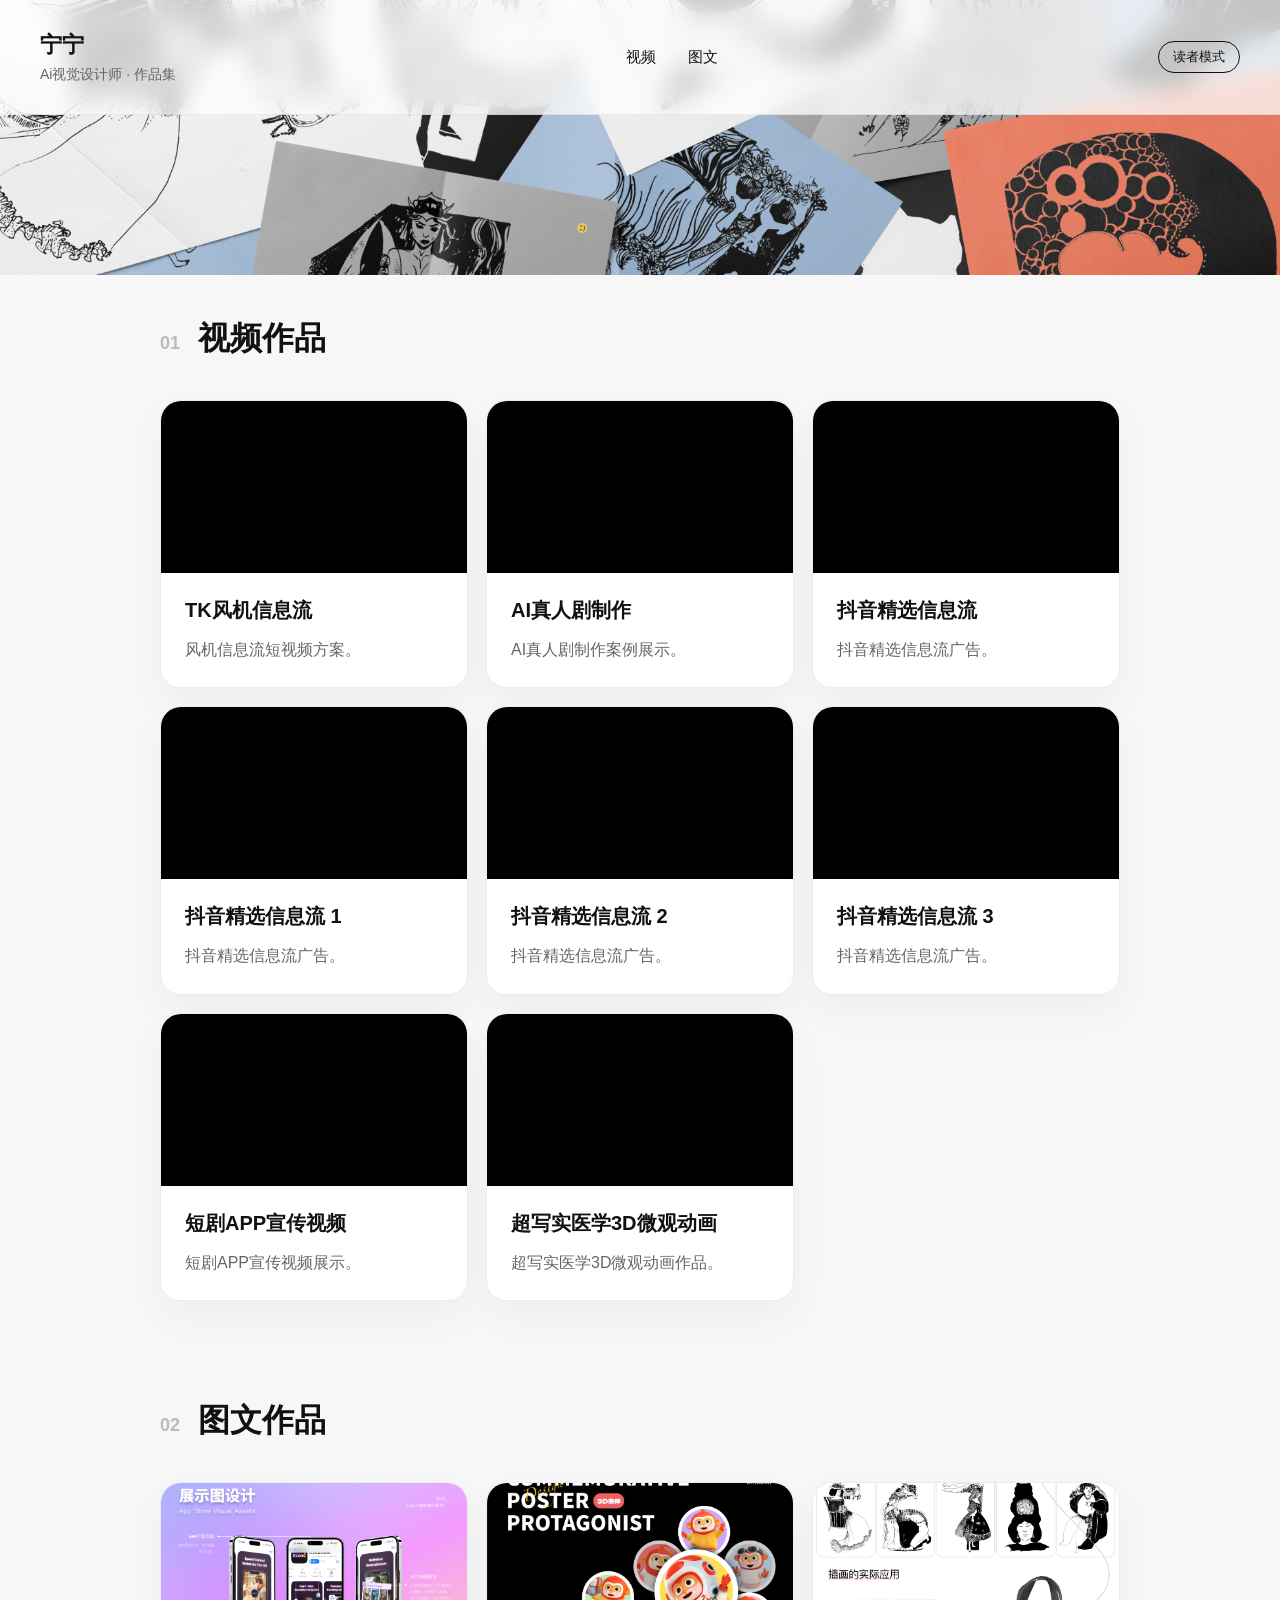
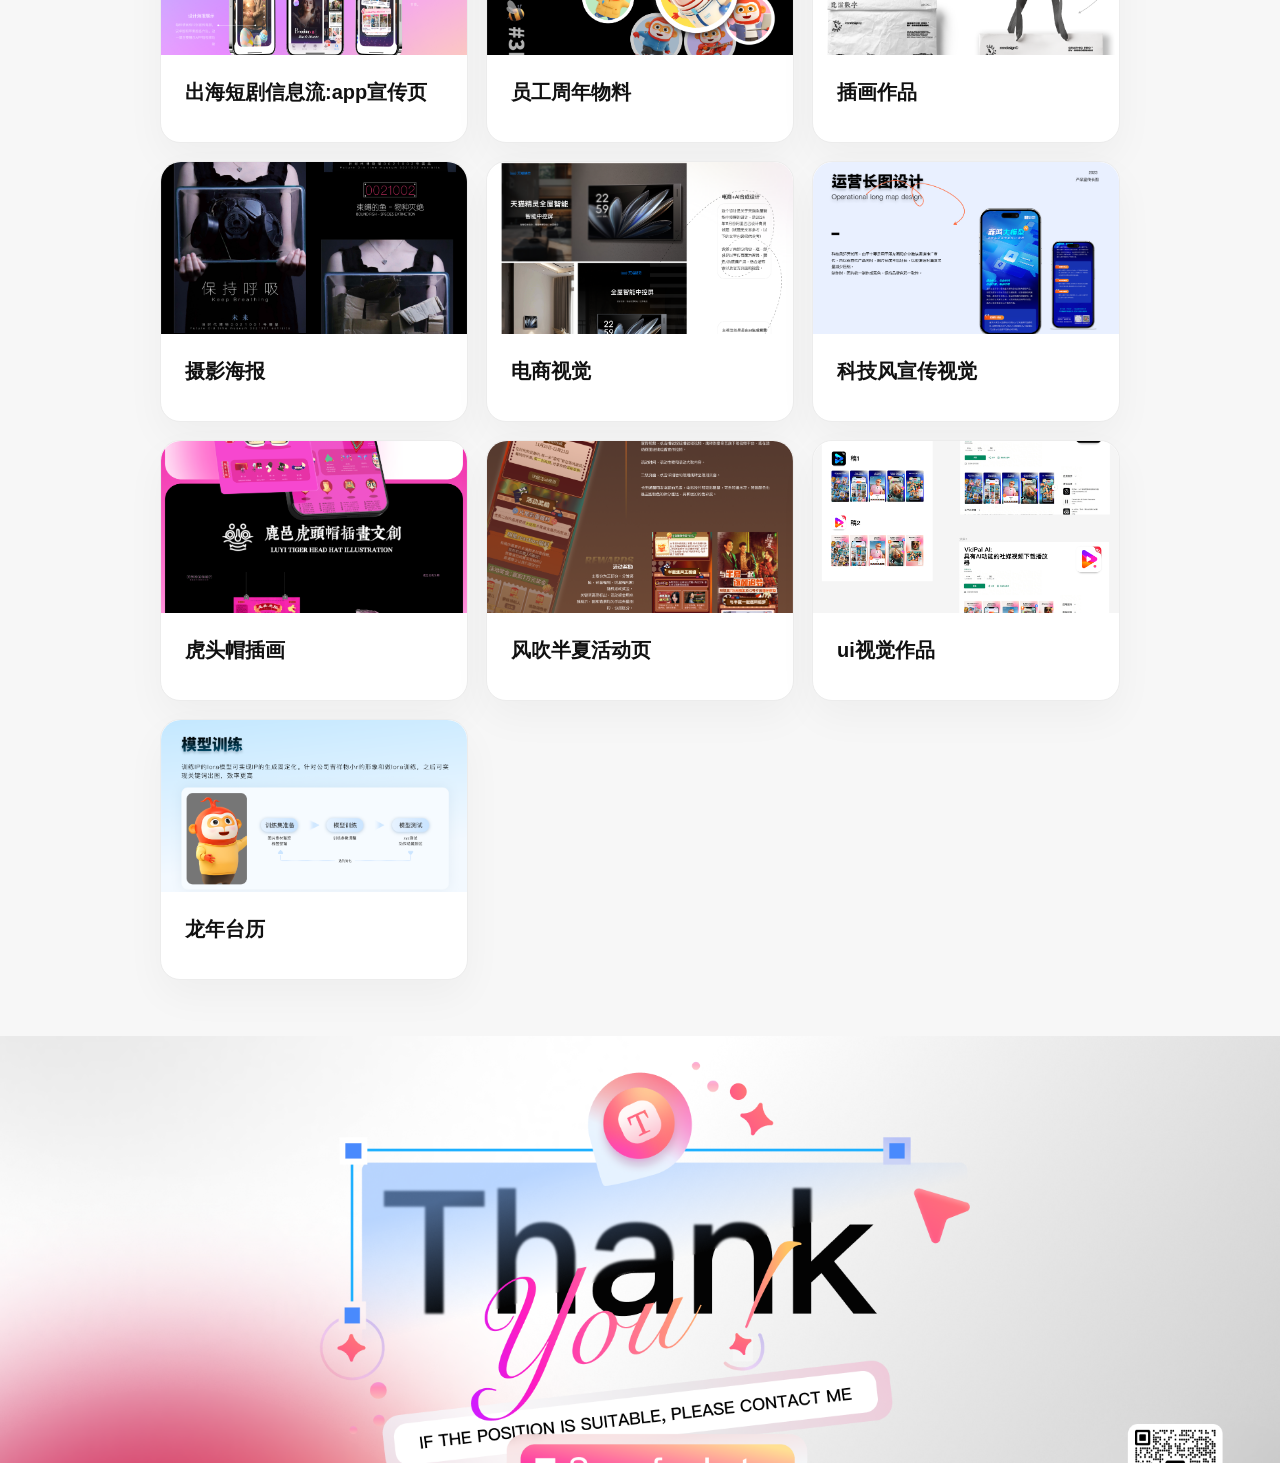
==== index.html @ 97764e44 "Add localStorage persistence for all author edits" ====
<!DOCTYPE html>
<html lang="zh-CN">
<head>
  <meta charset="UTF-8" />
  <meta name="viewport" content="width=device-width, initial-scale=1.0" />
  <title>宁宁的作品集</title>
  <meta http-equiv="Cache-Control" content="no-cache, no-store, must-revalidate" />
  <meta http-equiv="Pragma" content="no-cache" />
  <meta http-equiv="Expires" content="0" />
  <link rel="stylesheet" href="styles.css?v=16" />
  <style>
    body.auth-check {
      visibility: hidden;
    }
    body.auth-check.visible {
      visibility: visible;
    }
  </style>
</head>
<body class="auth-check">
  <div id="site-content" class="site-content">
    <div id="header-area">
      <header class="topbar">
        <div>
          <p class="brand">宁宁</p>
          <p class="subtitle">Ai视觉设计师 · 作品集</p>
        </div>
        <nav>
          <a href="#videos">视频</a>
          <a href="#images">图文</a>
        </nav>
        <span id="author-badge" class="author-badge hidden">作者模式</span>
          <button id="deauthorize-device" class="deauth-btn hidden" title="注销当前作者设备">注销设备</button>
      </header>
      <section class="hero" id="hero-banner"></section>
    </div>

    <main>

      <section id="upload" class="section upload-section hidden">
        <div class="section-head">
          <p class="section-label">00</p>
          <h2>上传作品</h2>
        </div>
        <div class="upload-grid">
          <div class="upload-card banner-upload-card">
            <h3>更换顶部 Banner</h3>
            <p>选择一张宽幅图片作为页面顶部背景。</p>
            <input id="banner-file" type="file" accept="image/*" />
            <button id="upload-banner">更换顶部 Banner</button>
            <button id="remove-banner" class="banner-remove-btn">移除顶部 Banner</button>
          </div>
          <div class="upload-card banner-upload-card">
            <h3>更换底部 Banner</h3>
            <p>选择一张宽幅图片作为页面底部背景。</p>
            <input id="footer-banner-file" type="file" accept="image/*" />
            <button id="upload-footer-banner">更换底部 Banner</button>
            <button id="remove-footer-banner" class="banner-remove-btn">移除底部 Banner</button>
          </div>
        </div>
      </section>

      <section id="videos" class="section">
        <div class="section-head">
          <p class="section-label">01</p>
          <h2>视频作品</h2>
        </div>
        <div class="grid">
          <article class="card">
            <div class="card-media">
              <div class="video-preview">
                <video src="TK风机信息流-ai.mp4" preload="metadata" muted></video>
              </div>
            </div>
            <div class="card-body">
              <h3>TK风机信息流</h3>
              <p>风机信息流短视频方案。</p>
            </div>
          </article>
          <article class="card">
            <div class="card-media">
              <div class="video-preview">
                <video src="ai真人剧制作.mp4" preload="metadata" muted></video>
              </div>
            </div>
            <div class="card-body">
              <h3>AI真人剧制作</h3>
              <p>AI真人剧制作案例展示。</p>
            </div>
          </article>
          <article class="card">
            <div class="card-media">
              <div class="video-preview">
                <video src="抖音产品-抖音精选信息流.mp4" preload="metadata" muted></video>
              </div>
            </div>
            <div class="card-body">
              <h3>抖音精选信息流</h3>
              <p>抖音精选信息流广告。</p>
            </div>
          </article>
          <article class="card">
            <div class="card-media">
              <div class="video-preview">
                <video src="抖音产品-抖音精选信息流1.mp4" preload="metadata" muted></video>
              </div>
            </div>
            <div class="card-body">
              <h3>抖音精选信息流 1</h3>
              <p>抖音精选信息流广告。</p>
            </div>
          </article>
          <article class="card">
            <div class="card-media">
              <div class="video-preview">
                <video src="抖音产品-抖音精选信息流2.mp4" preload="metadata" muted></video>
              </div>
            </div>
            <div class="card-body">
              <h3>抖音精选信息流 2</h3>
              <p>抖音精选信息流广告。</p>
            </div>
          </article>
          <article class="card">
            <div class="card-media">
              <div class="video-preview">
                <video src="抖音产品-抖音精选信息流3.mp4" preload="metadata" muted></video>
              </div>
            </div>
            <div class="card-body">
              <h3>抖音精选信息流 3</h3>
              <p>抖音精选信息流广告。</p>
            </div>
          </article>
          <article class="card">
            <div class="card-media">
              <div class="video-preview">
                <video src="短剧app宣传视频.mp4" preload="metadata" muted></video>
              </div>
            </div>
            <div class="card-body">
              <h3>短剧APP宣传视频</h3>
              <p>短剧APP宣传视频展示。</p>
            </div>
          </article>
          <article class="card">
            <div class="card-media">
              <div class="video-preview">
                <video src="超写实医学3D微观动画.mp4" preload="metadata" muted></video>
              </div>
            </div>
            <div class="card-body">
              <h3>超写实医学3D微观动画</h3>
              <p>超写实医学3D微观动画作品。</p>
            </div>
          </article>
        </div>
      </section>

      <section id="images" class="section">
        <div class="section-head">
          <p class="section-label">02</p>
          <h2>图文作品</h2>
        </div>
        <div class="grid">
        </div>
      </section>
    </main>
    <footer class="footer-banner" id="footer-banner"></footer>
  </div>

  <script src="script.js?v=22"></script>
</body>
</html>
---- styles.css ----
* {
  box-sizing: border-box;
}

body {
  margin: 0;
  font-family: "Helvetica Neue", Arial, sans-serif;
  background: #f7f7f7;
  color: #111;
}

.hidden {
  display: none !important;
}

.author-badge {
  display: inline-block;
  padding: 6px 14px;
  border: 1px solid #111;
  border-radius: 999px;
  font-size: 13px;
  color: #111;
  margin-left: 18px;
}

.deauth-btn {
  display: inline-block;
  padding: 6px 14px;
  border: 1px solid #d85656;
  border-radius: 999px;
  font-size: 13px;
  color: #d85656;
  background: transparent;
  cursor: pointer;
  margin-left: 8px;
}

.deauth-btn:hover {
  background: #d85656;
  color: #fff;
}

.button-link {
  color: #111;
  text-decoration: none;
  font-weight: 600;
}

.button-link:hover {
  text-decoration: underline;
}

.topbar {
  display: flex;
  justify-content: space-between;
  align-items: center;
  padding: 30px 40px;
  background: rgba(255, 255, 255, 0.75);
  backdrop-filter: blur(12px);
  -webkit-backdrop-filter: blur(12px);
  border-bottom: 1px solid rgba(0, 0, 0, 0.06);
  position: sticky;
  top: 0;
  z-index: 10;
}

.brand {
  font-size: 22px;
  font-weight: 700;
  margin: 0;
}

.subtitle {
  margin: 6px 0 0;
  color: #666;
  font-size: 14px;
}

nav a {
  color: #111;
  text-decoration: none;
  margin-left: 28px;
  font-size: 15px;
}

.hero {
  padding: 100px 40px 60px;
  max-width: 100%;
  position: relative;
}

.footer-banner {
  width: 100%;
  aspect-ratio: 3 / 1;
  min-height: 250px;
  background-image: url("底.png");
  background-size: cover;
  background-position: center;
  background-repeat: no-repeat;
}

#header-area {
  background-image: url("顶.png");
  background-size: cover;
  background-position: center;
  background-repeat: no-repeat;
}


.section {
  padding: 40px 40px 56px;
  max-width: 1040px;
  margin: auto;
}

.section-head {
  display: flex;
  align-items: baseline;
  gap: 18px;
  margin-bottom: 28px;
}

.section-label {
  font-size: 18px;
  color: #bbb;
  font-weight: 700;
}

.section h2 {
  margin: 0;
  font-size: 32px;
}

.grid {
  display: grid;
  grid-template-columns: repeat(auto-fit, minmax(280px, 1fr));
  gap: 18px;
}

.upload-grid {
  display: grid;
  grid-template-columns: repeat(auto-fit, minmax(280px, 1fr));
  gap: 18px;
  margin-bottom: 10px;
}

.upload-card {
  background: #fff;
  border: 1px solid #ececec;
  border-radius: 20px;
  padding: 24px;
  box-shadow: 0 18px 50px rgba(0,0,0,0.04);
}

.upload-card h3 {
  margin-top: 0;
  font-size: 20px;
}

.upload-card p {
  color: #666;
  margin-bottom: 18px;
  line-height: 1.7;
}

.upload-card input,
.upload-card textarea {
  width: 100%;
  margin-bottom: 14px;
  padding: 14px 16px;
  border: 1px solid #dcdcdc;
  border-radius: 12px;
  font-size: 15px;
}

.upload-card textarea {
  min-height: 120px;
  resize: vertical;
}

.upload-card button {
  width: 100%;
  padding: 14px 16px;
  border: none;
  border-radius: 12px;
  background: #111;
  color: #fff;
  font-size: 15px;
  cursor: pointer;
}

.banner-remove-btn {
  background: transparent !important;
  color: #999 !important;
  border: 1px solid #ddd !important;
  margin-top: 8px;
}

.banner-remove-btn:hover {
  color: #d85656 !important;
  border-color: #d85656 !important;
}

/* === 作品卡片 === */
.card {
  background: #fff;
  border: 1px solid #ececec;
  border-radius: 20px;
  box-shadow: 0 16px 40px rgba(0,0,0,0.04);
  position: relative;
}

.card-media {
  position: relative;
  overflow: hidden;
  border-radius: 20px 20px 0 0;
  cursor: pointer;
}

.card-media img,
.card-media video,
.video-preview {
  width: 100%;
  display: block;
}

.card-media > img {
  aspect-ratio: 16 / 9;
  object-fit: cover;
}

.video-preview {
  background: #000;
  color: #fff;
  aspect-ratio: 16 / 9;
  position: relative;
}

.video-preview img,
.video-preview video {
  width: 100%;
  height: 100%;
  display: block;
  object-fit: cover;
}

.play {
  position: absolute;
  top: 50%;
  left: 50%;
  transform: translate(-50%, -50%);
  font-size: 40px;
  color: rgba(255,255,255,0.9);
}

/* === 设置图标 & 下拉菜单 === */
.card-settings {
  position: absolute;
  top: 10px;
  right: 10px;
  width: 32px;
  height: 32px;
  border-radius: 8px;
  border: none;
  background: rgba(0,0,0,0.55);
  color: #fff;
  font-size: 16px;
  cursor: pointer;
  z-index: 5;
  display: flex;
  align-items: center;
  justify-content: center;
  line-height: 1;
  transition: background 0.15s;
}

.card-settings:hover {
  background: rgba(0,0,0,0.8);
}

.settings-menu {
  position: absolute;
  top: 44px;
  right: 10px;
  background: #fff;
  border: 1px solid #e0e0e0;
  border-radius: 12px;
  box-shadow: 0 8px 30px rgba(0,0,0,0.12);
  z-index: 10;
  min-width: 140px;
  overflow: hidden;
  display: none;
}

.settings-menu.visible {
  display: block;
}

.settings-menu button {
  display: block;
  width: 100%;
  padding: 10px 16px;
  border: none;
  background: none;
  font-size: 14px;
  color: #333;
  cursor: pointer;
  text-align: left;
  white-space: nowrap;
}

.settings-menu button:hover {
  background: #f5f5f5;
}

.settings-menu button.danger {
  color: #d85656;
}

.settings-menu button.danger:hover {
  background: #fef0f0;
}

/* === 标题 & 描述可编辑 === */
.card-body h3.editing,
.card-body p.editing {
  outline: 2px solid #007aff;
  outline-offset: 4px;
  border-radius: 6px;
  padding: 2px 4px;
  margin: -2px -4px;
}

.card-body h3.editing {
  margin-bottom: 8px;
}

/* === 灯箱 === */
.lightbox-overlay {
  position: fixed;
  top: 0;
  left: 0;
  width: 100%;
  height: 100%;
  background: rgba(0,0,0,0.92);
  z-index: 1000;
  display: flex;
  align-items: center;
  justify-content: center;
  animation: fadeIn 0.2s ease;
}

@keyframes fadeIn {
  from { opacity: 0; }
  to { opacity: 1; }
}

.lightbox-close {
  position: fixed;
  top: 20px;
  right: 20px;
  width: 44px;
  height: 44px;
  border-radius: 50%;
  border: none;
  background: rgba(255,255,255,0.15);
  color: #fff;
  font-size: 22px;
  cursor: pointer;
  z-index: 1010;
  display: flex;
  align-items: center;
  justify-content: center;
  transition: background 0.15s;
}

.lightbox-close:hover {
  background: rgba(255,255,255,0.3);
}

.lightbox-content {
  position: relative;
  max-width: 90vw;
  max-height: 90vh;
  z-index: 1005;
}

.lightbox-content img,
.lightbox-content video {
  max-width: 90vw;
  max-height: 90vh;
  object-fit: contain;
  border-radius: 8px;
}

/* === 水印（读者模式灯箱） === */
.lightbox-watermark {
  position: absolute;
  top: 0;
  left: 0;
  width: 100%;
  height: 100%;
  background-repeat: repeat;
  pointer-events: none;
  z-index: 1006;
  opacity: 0.35;
}

/* === 项目详情面板 === */
.project-detail-overlay {
  position: fixed;
  top: 0;
  left: 0;
  width: 100%;
  height: 100%;
  background: rgba(128, 128, 128, 0.35);
  backdrop-filter: blur(6px);
  -webkit-backdrop-filter: blur(6px);
  z-index: 900;
  display: flex;
  align-items: center;
  justify-content: center;
  animation: fadeIn 0.25s ease;
}

.project-detail-panel {
  display: flex;
  width: 88vw;
  max-width: 1200px;
  height: 84vh;
  background: #fff;
  border-radius: 20px;
  box-shadow: 0 24px 80px rgba(0, 0, 0, 0.18);
  overflow: hidden;
  position: relative;
  animation: slideUp 0.3s ease;
}

@keyframes slideUp {
  from { opacity: 0; transform: translateY(30px); }
  to { opacity: 1; transform: translateY(0); }
}

.project-detail-close {
  position: absolute;
  top: 14px;
  right: 14px;
  width: 40px;
  height: 40px;
  border-radius: 50%;
  border: none;
  background: rgba(0, 0, 0, 0.5);
  color: #fff;
  font-size: 20px;
  cursor: pointer;
  z-index: 920;
  display: flex;
  align-items: center;
  justify-content: center;
  transition: background 0.15s;
}

.project-detail-close:hover {
  background: rgba(0, 0, 0, 0.75);
}

/* 左：图片区 */
.project-detail-images {
  flex: 3;
  overflow-y: auto;
  padding: 44px 36px;
  background: #fafafa;
}

.project-detail-images img {
  width: 100%;
  border-radius: 10px;
  margin-bottom: 14px;
  display: block;
  box-shadow: 0 2px 12px rgba(0, 0, 0, 0.06);
}

/* 图片编辑容器 */
.detail-image-wrapper {
  position: relative;
  margin-bottom: 14px;
}

.detail-image-wrapper img {
  margin-bottom: 0;
}

.detail-image-actions {
  position: absolute;
  top: 8px;
  right: 8px;
  display: flex;
  gap: 4px;
  opacity: 0;
  transition: opacity 0.15s;
}

.detail-image-wrapper:hover .detail-image-actions {
  opacity: 1;
}

.detail-image-actions button {
  width: 28px;
  height: 28px;
  border-radius: 6px;
  border: none;
  background: rgba(0, 0, 0, 0.55);
  color: #fff;
  font-size: 14px;
  cursor: pointer;
  display: flex;
  align-items: center;
  justify-content: center;
  transition: background 0.15s;
}

.detail-image-actions button:hover {
  background: rgba(0, 0, 0, 0.8);
}

.detail-image-actions button:disabled {
  opacity: 0.35;
  cursor: default;
}

.detail-image-actions button.img-del {
  background: rgba(200, 40, 40, 0.7);
}

.detail-image-actions button.img-del:hover {
  background: rgba(200, 40, 40, 0.95);
}

/* 添加图片按钮 */
.detail-add-image-btn {
  display: block;
  width: 100%;
  padding: 14px;
  border: 2px dashed #ccc;
  border-radius: 10px;
  background: none;
  color: #666;
  font-size: 15px;
  cursor: pointer;
  margin-top: 10px;
  transition: border-color 0.15s, color 0.15s;
}

.detail-add-image-btn:hover {
  border-color: #111;
  color: #111;
}

/* 右：项目信息 */
.project-detail-info {
  flex: 2;
  overflow-y: auto;
  padding: 44px 36px;
  border-left: 1px solid #ececec;
  background: #fff;
}

.project-detail-info h2 {
  margin: 0 0 8px;
  font-size: 26px;
}

.project-detail-info .project-brief {
  color: #888;
  font-size: 14px;
  margin-bottom: 30px;
  line-height: 1.6;
}

.project-detail-info .info-block {
  margin-bottom: 28px;
}

.project-detail-info .info-block h4 {
  margin: 0 0 8px;
  font-size: 13px;
  color: #999;
  text-transform: uppercase;
  letter-spacing: 0.08em;
}

.project-detail-info .info-block p {
  margin: 0;
  color: #333;
  line-height: 1.8;
  font-size: 15px;
}

/* === 封面裁切 === */
.crop-overlay {
  position: fixed;
  top: 0; left: 0; right: 0; bottom: 0;
  background: rgba(0, 0, 0, 0.5);
  z-index: 1100;
  display: flex;
  align-items: center;
  justify-content: center;
  animation: fadeIn 0.2s ease;
}

.crop-dialog {
  background: #fff;
  border-radius: 16px;
  padding: 32px;
  width: 90vw;
  max-width: 500px;
  box-shadow: 0 20px 60px rgba(0, 0, 0, 0.2);
}

.crop-dialog h3 {
  margin: 0 0 4px;
  font-size: 20px;
}

.crop-hint {
  color: #999;
  font-size: 14px;
  margin: 0 0 20px;
}

.crop-preview {
  width: 100%;
  aspect-ratio: 16 / 9;
  overflow: hidden;
  border-radius: 10px;
  background: #000;
  margin-bottom: 20px;
}

.crop-preview img {
  width: 100%;
  height: 100%;
  object-fit: cover;
}

.banner-crop-preview {
  width: 100%;
  aspect-ratio: 3 / 1;
  overflow: hidden;
  border-radius: 10px;
  background: #000;
  margin-bottom: 20px;
}

.banner-crop-preview img {
  width: 100%;
  height: 100%;
  object-fit: cover;
}

.banner-crop-dialog {
  max-width: 650px;
}

.crop-slider-row {
  display: flex;
  align-items: center;
  gap: 12px;
  margin-bottom: 14px;
}

.crop-slider-label {
  font-size: 14px;
  color: #666;
  min-width: 32px;
}

.crop-slider {
  flex: 1;
  -webkit-appearance: none;
  appearance: none;
  height: 6px;
  border-radius: 3px;
  background: #ddd;
  outline: none;
}

.crop-slider::-webkit-slider-thumb {
  -webkit-appearance: none;
  appearance: none;
  width: 20px;
  height: 20px;
  border-radius: 50%;
  background: #111;
  cursor: pointer;
}

.crop-pos-label {
  font-size: 14px;
  color: #666;
  min-width: 36px;
  text-align: right;
}

.crop-btn-row {
  display: flex;
  justify-content: flex-end;
  gap: 10px;
}

.crop-btn-row button {
  padding: 10px 24px;
  border-radius: 10px;
  border: 1px solid #ddd;
  background: #fff;
  font-size: 15px;
  cursor: pointer;
}

.crop-btn-row .crop-ok-btn {
  background: #111;
  color: #fff;
  border-color: #111;
}

/* 响应式：小屏下详情面板变为纵向 */
@media (max-width: 780px) {
  .project-detail-panel {
    flex-direction: column;
    width: 94vw;
    height: 90vh;
  }
  .project-detail-images {
    flex: none;
    max-height: 50%;
    padding: 28px 20px;
  }
  .project-detail-info {
    flex: none;
    border-left: none;
    border-top: 1px solid #ececec;
    padding: 28px 20px;
  }
}

/* === 手机 / 平板 === */
@media (max-width: 768px) {
  .topbar {
    flex-wrap: wrap;
    padding: 20px 20px;
    gap: 10px;
  }
  .topbar > div {
    width: 100%;
  }
  .author-badge {
    margin-left: 0;
    margin-top: 8px;
  }
  .deauth-btn {
    margin-left: 6px;
    margin-top: 8px;
  }
  nav a {
    margin-left: 0;
    margin-right: 20px;
    font-size: 14px;
  }

  .hero {
    padding: 60px 20px 40px;
  }

  .section {
    padding: 30px 16px 40px;
  }
  .section h2 {
    font-size: 22px;
  }

  .grid {
    grid-template-columns: repeat(auto-fit, minmax(240px, 1fr));
    gap: 14px;
  }

  .upload-grid {
    grid-template-columns: 1fr;
    gap: 14px;
  }

  .card-settings {
    width: 36px;
    height: 36px;
    font-size: 18px;
    top: 8px;
    right: 8px;
  }

  .settings-menu {
    top: 46px;
    right: 8px;
    min-width: 150px;
  }
  .settings-menu button {
    padding: 12px 18px;
    font-size: 15px;
  }

  .lightbox-close {
    top: 12px;
    right: 12px;
    width: 38px;
    height: 38px;
    font-size: 18px;
  }

  .crop-dialog {
    width: 94vw;
    padding: 24px;
  }
  .crop-dialog h3 {
    font-size: 18px;
  }

  .footer-banner {
    aspect-ratio: 6 / 1;
    min-height: 140px;
  }

  .lock-card {
    padding: 28px 20px;
  }
  .lock-card h1 {
    font-size: 22px;
  }

  .project-detail-info h2 {
    font-size: 20px;
  }
  .detail-image-actions {
    opacity: 1;
  }
  .detail-image-actions button {
    width: 32px;
    height: 32px;
    font-size: 16px;
  }
  .detail-add-image-btn {
    padding: 12px;
    font-size: 14px;
  }
}

@media (max-width: 480px) {
  .topbar {
    padding: 16px 14px;
  }
  .brand {
    font-size: 20px;
  }
  .subtitle {
    font-size: 13px;
  }

  .hero {
    padding: 40px 14px 30px;
  }

  .section {
    padding: 24px 12px 32px;
  }
  .section-head {
    gap: 10px;
    margin-bottom: 18px;
  }
  .section-label {
    font-size: 15px;
  }
  .section h2 {
    font-size: 20px;
  }

  .grid {
    grid-template-columns: 1fr 1fr;
    gap: 10px;
  }

  .upload-card {
    padding: 18px;
  }
  .upload-card h3 {
    font-size: 17px;
  }
  .upload-card input,
  .upload-card textarea {
    padding: 10px 12px;
    font-size: 14px;
  }
  .upload-card button {
    padding: 12px;
    font-size: 14px;
  }

  .card-body {
    padding: 18px;
  }
  .card-body h3 {
    font-size: 17px;
    margin-bottom: 8px;
  }
  .card-body p {
    font-size: 14px;
  }

  .project-detail-info {
    padding: 20px 16px;
  }
  .project-detail-images {
    padding: 20px 16px;
  }

  .footer-banner {
    aspect-ratio: 8 / 1;
    min-height: 100px;
  }

  .code-input input {
    padding: 12px;
    font-size: 14px;
  }
}

.card-body {
  padding: 24px;
}

.card-body h3 {
  margin: 0 0 12px;
  font-size: 20px;
}

.card-body p {
  margin: 0;
  color: #666;
  line-height: 1.7;
}

/* === Lock 页面 === */
.lock-screen {
  min-height: 100vh;
  display: flex;
  justify-content: center;
  align-items: center;
  background: #fff;
  padding: 24px;
}

.lock-card {
  width: 100%;
  max-width: 500px;
  border: 1px solid #e8e8e8;
  padding: 36px;
  background: #fafafa;
  border-radius: 24px;
  box-shadow: 0 18px 50px rgba(0,0,0,0.06);
  text-align: center;
}

.lock-card h1 {
  margin: 0 0 16px;
  font-size: 28px;
}

.lock-card p {
  margin: 0 0 24px;
  color: #555;
  line-height: 1.8;
}

.code-input {
  display: flex;
  gap: 12px;
  justify-content: center;
  margin-bottom: 18px;
}

.code-input input {
  flex: 1;
  padding: 14px 16px;
  border: 1px solid #dcdcdc;
  border-radius: 12px;
  font-size: 15px;
}

.code-input button {
  padding: 14px 22px;
  border: none;
  border-radius: 12px;
  background: #111;
  color: #fff;
  font-size: 15px;
  cursor: pointer;
}

.hint {
  margin-top: 12px;
  color: #999;
  font-size: 14px;
}

.hint.error {
  color: #d85656;
}

.hint.hidden {
  display: none;
}

@media (max-width: 680px) {
  .topbar {
    flex-direction: column;
    align-items: flex-start;
  }

  nav {
    margin-top: 18px;
  }

  .code-input {
    flex-direction: column;
  }

  .code-input button {
    width: 100%;
  }
}
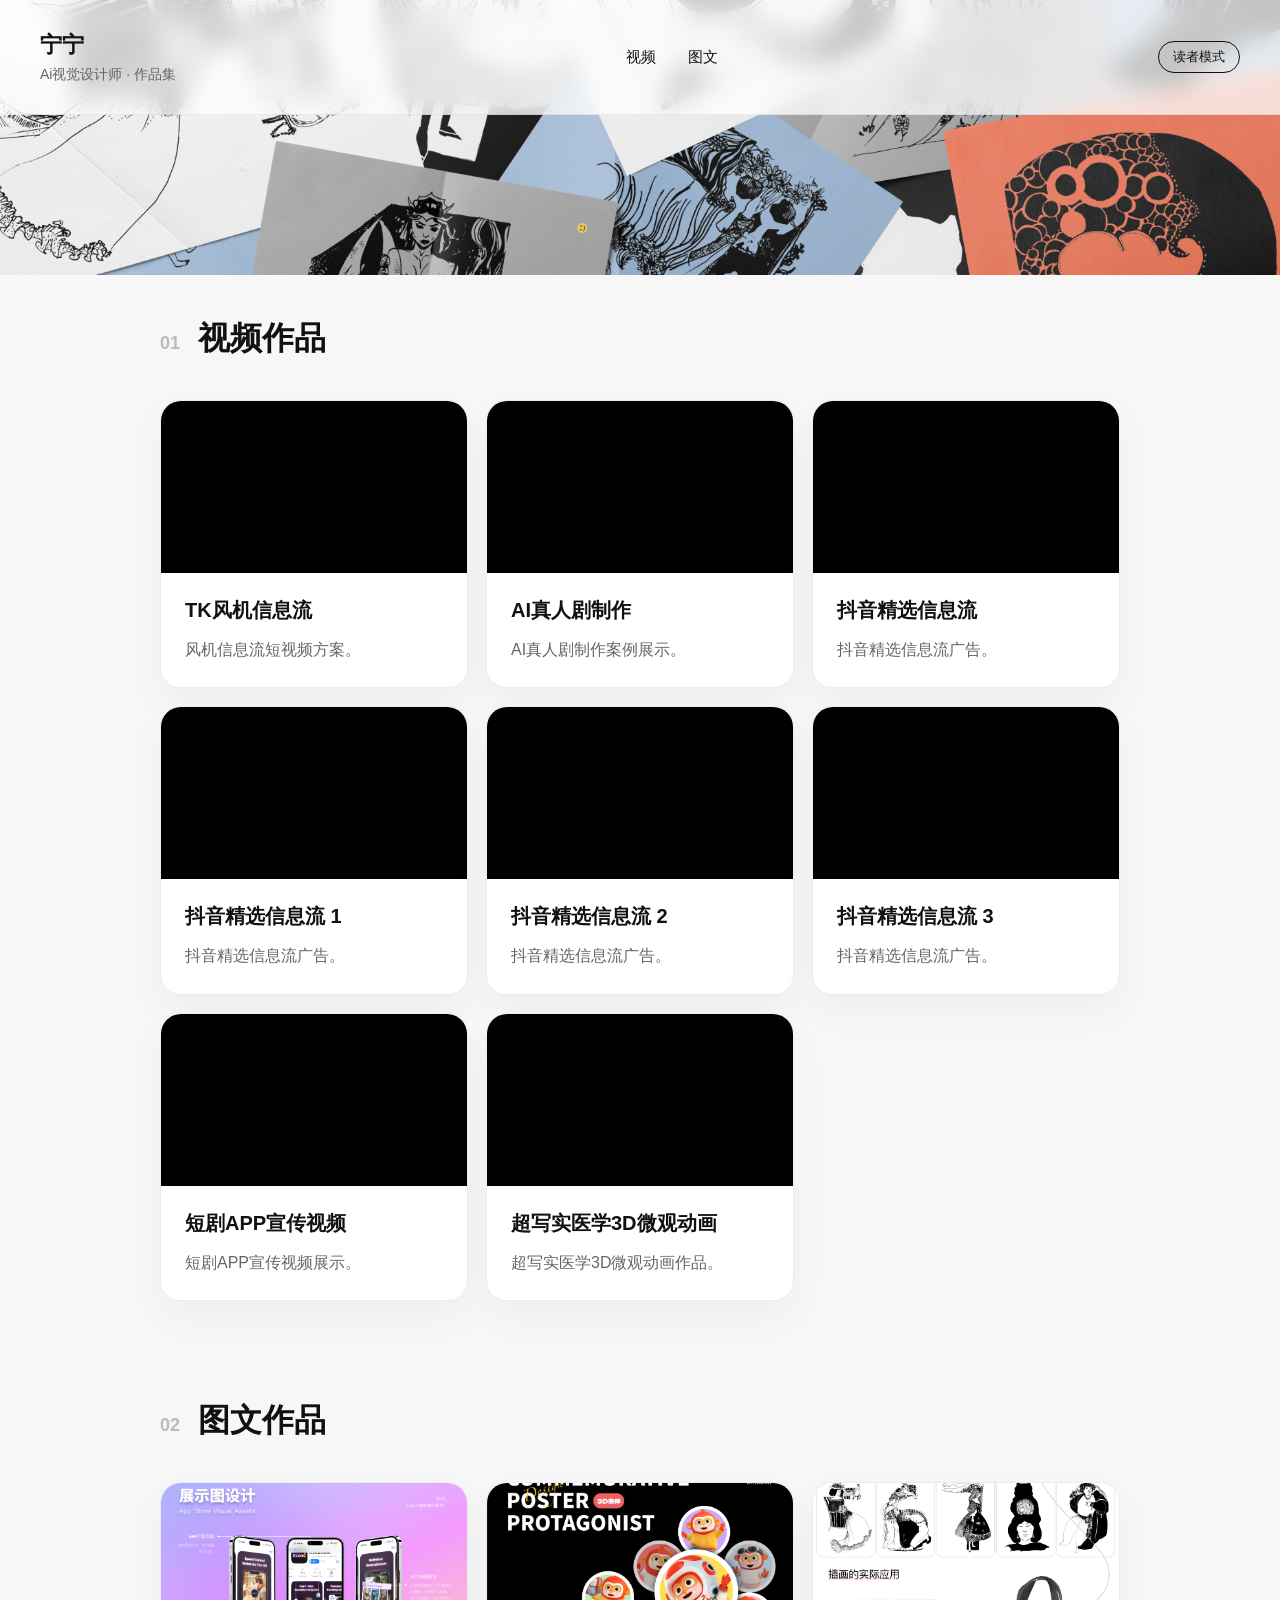
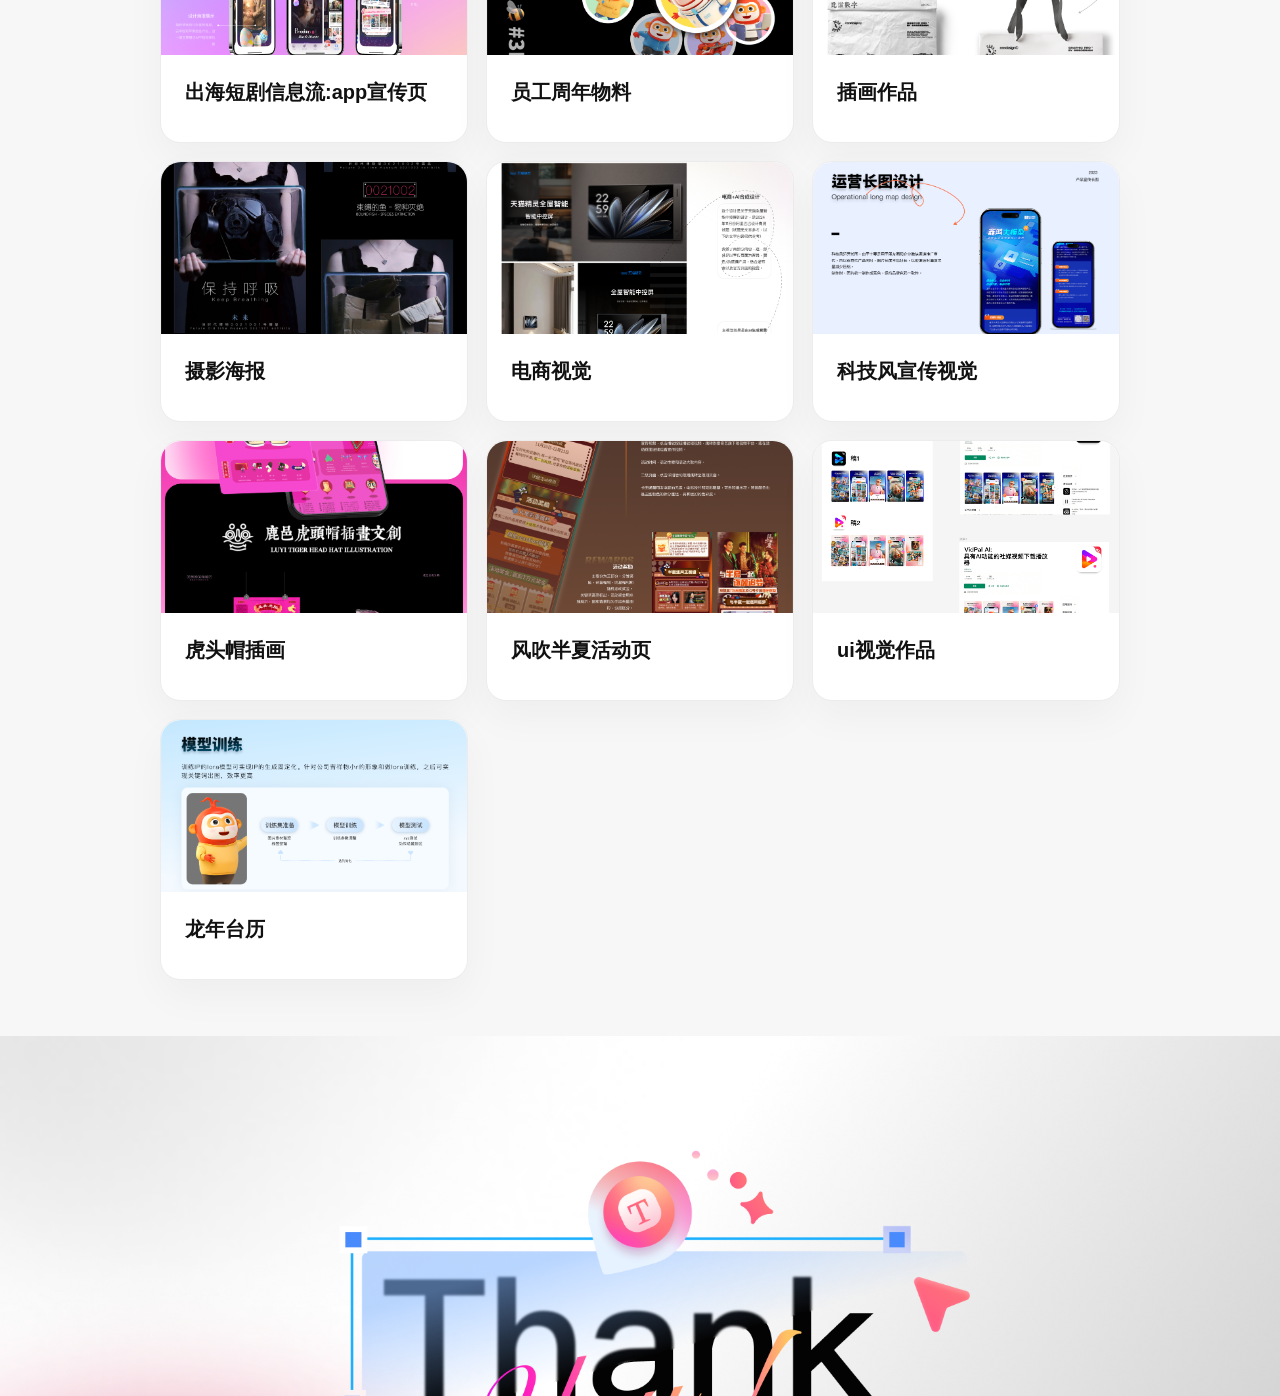
==== commit 71b38e23: "Fix mobile video black screen and footer banner display" ====
--- a/index.html
+++ b/index.html
@@ -4,20 +4,9 @@
   <meta charset="UTF-8" />
   <meta name="viewport" content="width=device-width, initial-scale=1.0" />
   <title>宁宁的作品集</title>
-  <meta http-equiv="Cache-Control" content="no-cache, no-store, must-revalidate" />
-  <meta http-equiv="Pragma" content="no-cache" />
-  <meta http-equiv="Expires" content="0" />
-  <link rel="stylesheet" href="styles.css?v=16" />
-  <style>
-    body.auth-check {
-      visibility: hidden;
-    }
-    body.auth-check.visible {
-      visibility: visible;
-    }
-  </style>
+  <link rel="stylesheet" href="styles.css?v=17" />
 </head>
-<body class="auth-check">
+<body>
   <div id="site-content" class="site-content">
     <div id="header-area">
       <header class="topbar">
@@ -69,7 +58,7 @@
           <article class="card">
             <div class="card-media">
               <div class="video-preview">
-                <video src="TK风机信息流-ai.mp4" preload="metadata" muted></video>
+                <video src="TK风机信息流-ai.mp4" preload="metadata" muted playsinline></video>
               </div>
             </div>
             <div class="card-body">
@@ -80,7 +69,7 @@
           <article class="card">
             <div class="card-media">
               <div class="video-preview">
-                <video src="ai真人剧制作.mp4" preload="metadata" muted></video>
+                <video src="ai真人剧制作.mp4" preload="metadata" muted playsinline></video>
               </div>
             </div>
             <div class="card-body">
@@ -91,7 +80,7 @@
           <article class="card">
             <div class="card-media">
               <div class="video-preview">
-                <video src="抖音产品-抖音精选信息流.mp4" preload="metadata" muted></video>
+                <video src="抖音产品-抖音精选信息流.mp4" preload="metadata" muted playsinline></video>
               </div>
             </div>
             <div class="card-body">
@@ -102,7 +91,7 @@
           <article class="card">
             <div class="card-media">
               <div class="video-preview">
-                <video src="抖音产品-抖音精选信息流1.mp4" preload="metadata" muted></video>
+                <video src="抖音产品-抖音精选信息流1.mp4" preload="metadata" muted playsinline></video>
               </div>
             </div>
             <div class="card-body">
@@ -113,7 +102,7 @@
           <article class="card">
             <div class="card-media">
               <div class="video-preview">
-                <video src="抖音产品-抖音精选信息流2.mp4" preload="metadata" muted></video>
+                <video src="抖音产品-抖音精选信息流2.mp4" preload="metadata" muted playsinline></video>
               </div>
             </div>
             <div class="card-body">
@@ -124,7 +113,7 @@
           <article class="card">
             <div class="card-media">
               <div class="video-preview">
-                <video src="抖音产品-抖音精选信息流3.mp4" preload="metadata" muted></video>
+                <video src="抖音产品-抖音精选信息流3.mp4" preload="metadata" muted playsinline></video>
               </div>
             </div>
             <div class="card-body">
@@ -135,7 +124,7 @@
           <article class="card">
             <div class="card-media">
               <div class="video-preview">
-                <video src="短剧app宣传视频.mp4" preload="metadata" muted></video>
+                <video src="短剧app宣传视频.mp4" preload="metadata" muted playsinline></video>
               </div>
             </div>
             <div class="card-body">
@@ -146,7 +135,7 @@
           <article class="card">
             <div class="card-media">
               <div class="video-preview">
-                <video src="超写实医学3D微观动画.mp4" preload="metadata" muted></video>
+                <video src="超写实医学3D微观动画.mp4" preload="metadata" muted playsinline></video>
               </div>
             </div>
             <div class="card-body">
@@ -169,6 +158,6 @@
     <footer class="footer-banner" id="footer-banner"></footer>
   </div>
 
-  <script src="script.js?v=22"></script>
+  <script src="script.js?v=23"></script>
 </body>
 </html>
--- a/styles.css
+++ b/styles.css
@@ -91,11 +91,10 @@
 
 .footer-banner {
   width: 100%;
-  aspect-ratio: 3 / 1;
-  min-height: 250px;
+  min-height: 40vh;
   background-image: url("底.png");
   background-size: cover;
-  background-position: center;
+  background-position: top center;
   background-repeat: no-repeat;
 }
 
@@ -823,8 +822,7 @@
   }
 
   .footer-banner {
-    aspect-ratio: 6 / 1;
-    min-height: 140px;
+    min-height: 35vh;
   }
 
   .lock-card {
@@ -920,8 +918,7 @@
   }
 
   .footer-banner {
-    aspect-ratio: 8 / 1;
-    min-height: 100px;
+    min-height: 30vh;
   }
 
   .code-input input {
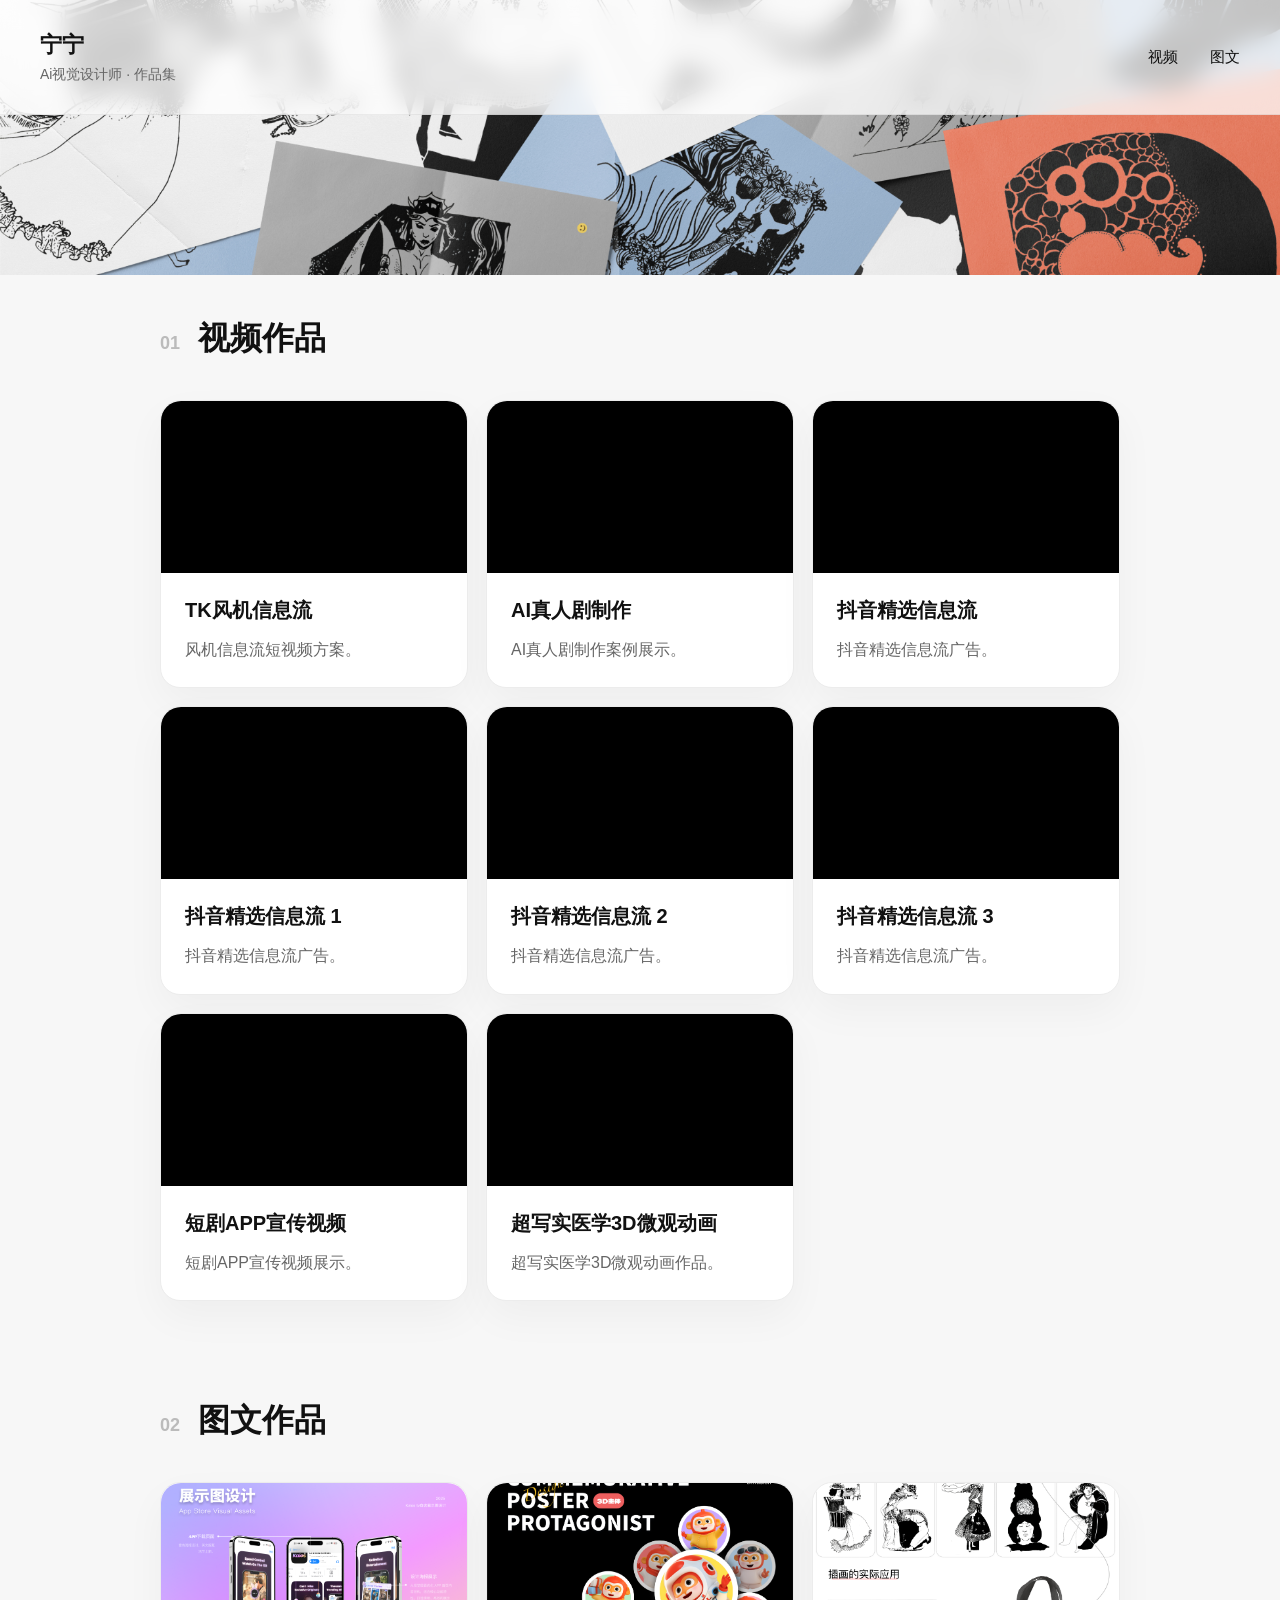
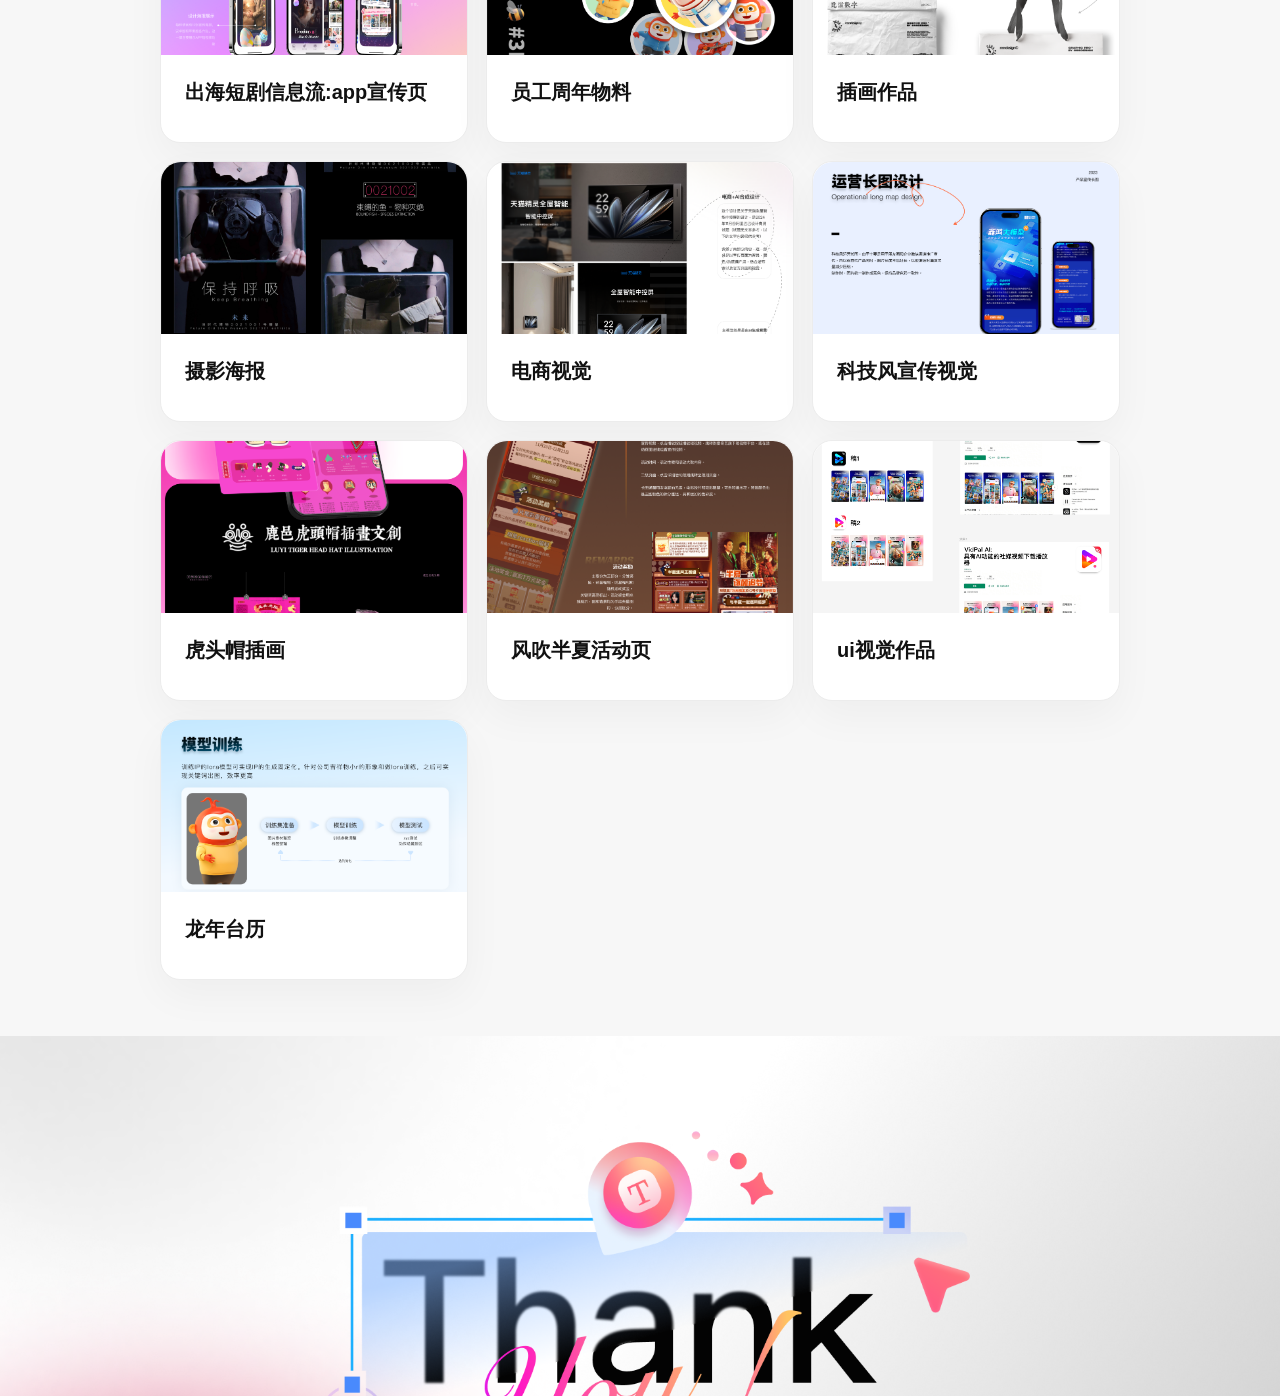
==== commit 3a42329f: "Bump script cache version to v=24" ====
--- a/index.html
+++ b/index.html
@@ -158,6 +158,6 @@
     <footer class="footer-banner" id="footer-banner"></footer>
   </div>
 
-  <script src="script.js?v=23"></script>
+  <script src="script.js?v=24"></script>
 </body>
 </html>
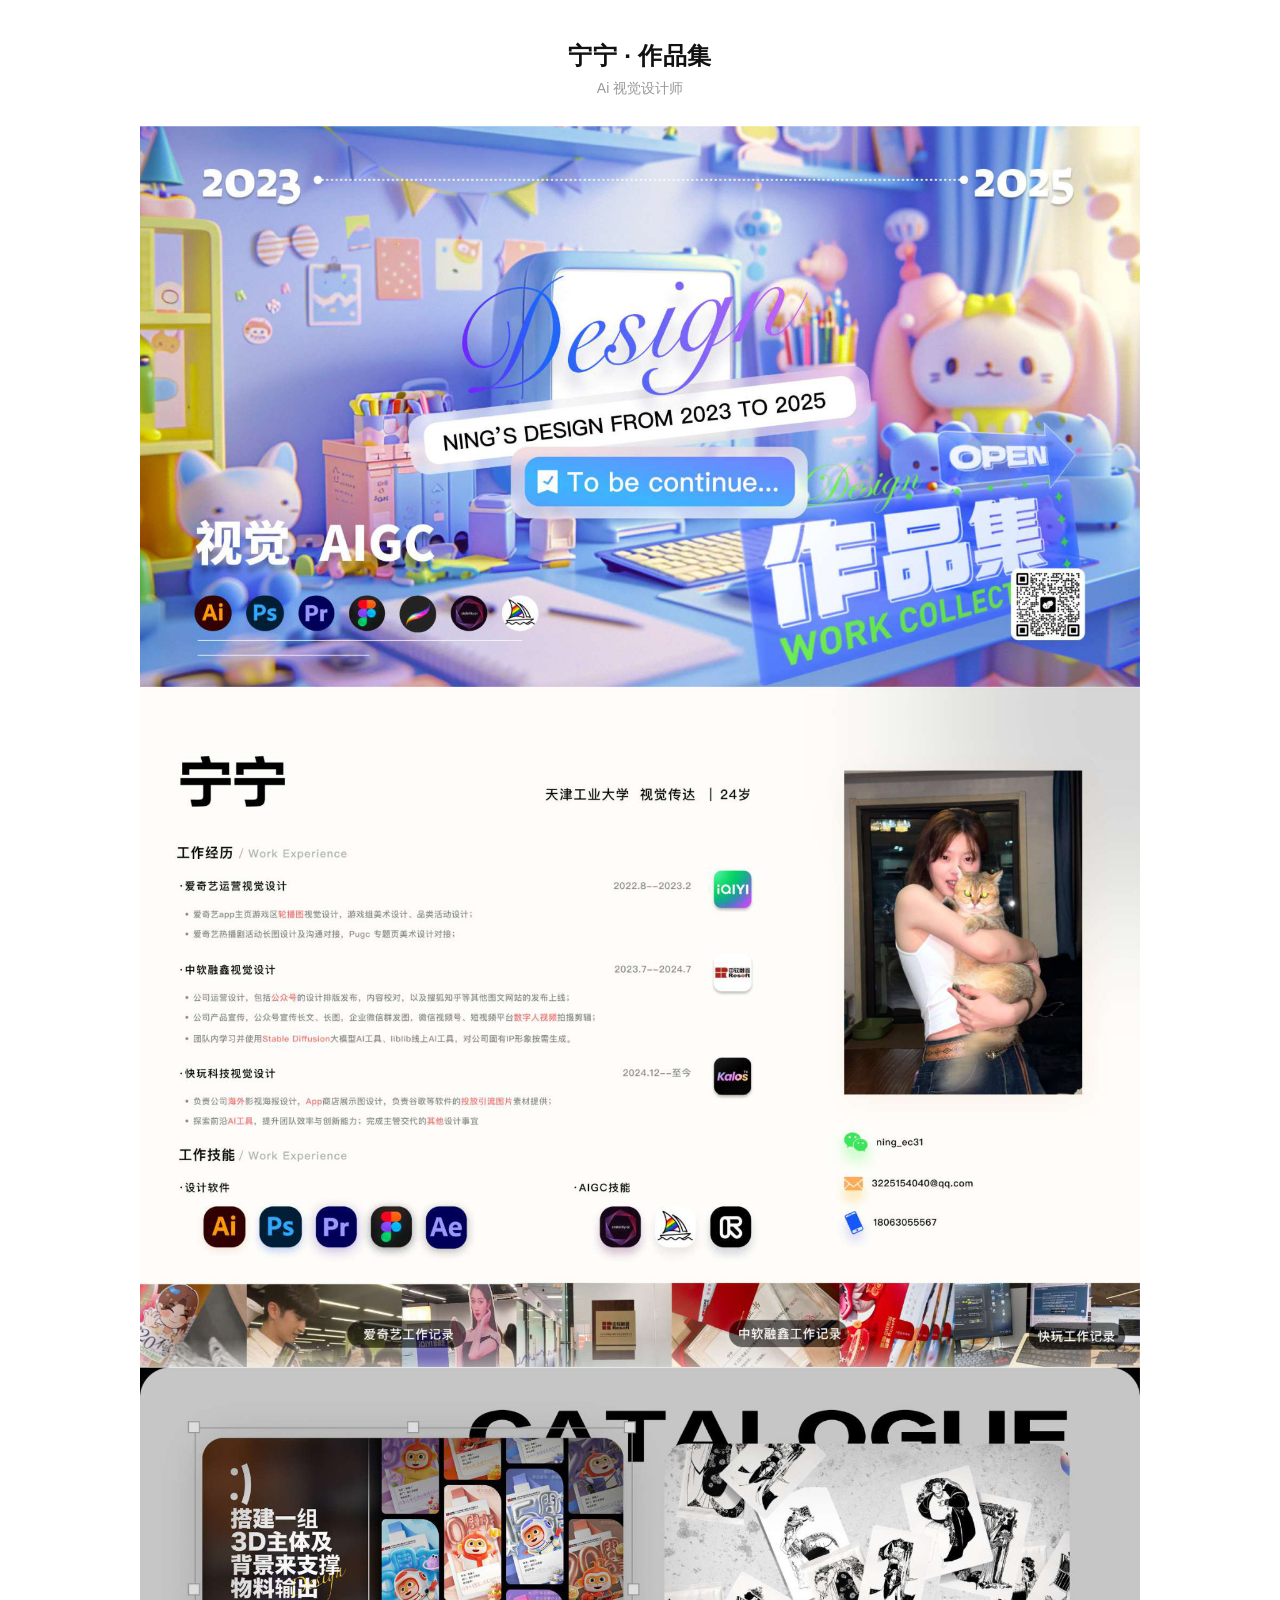
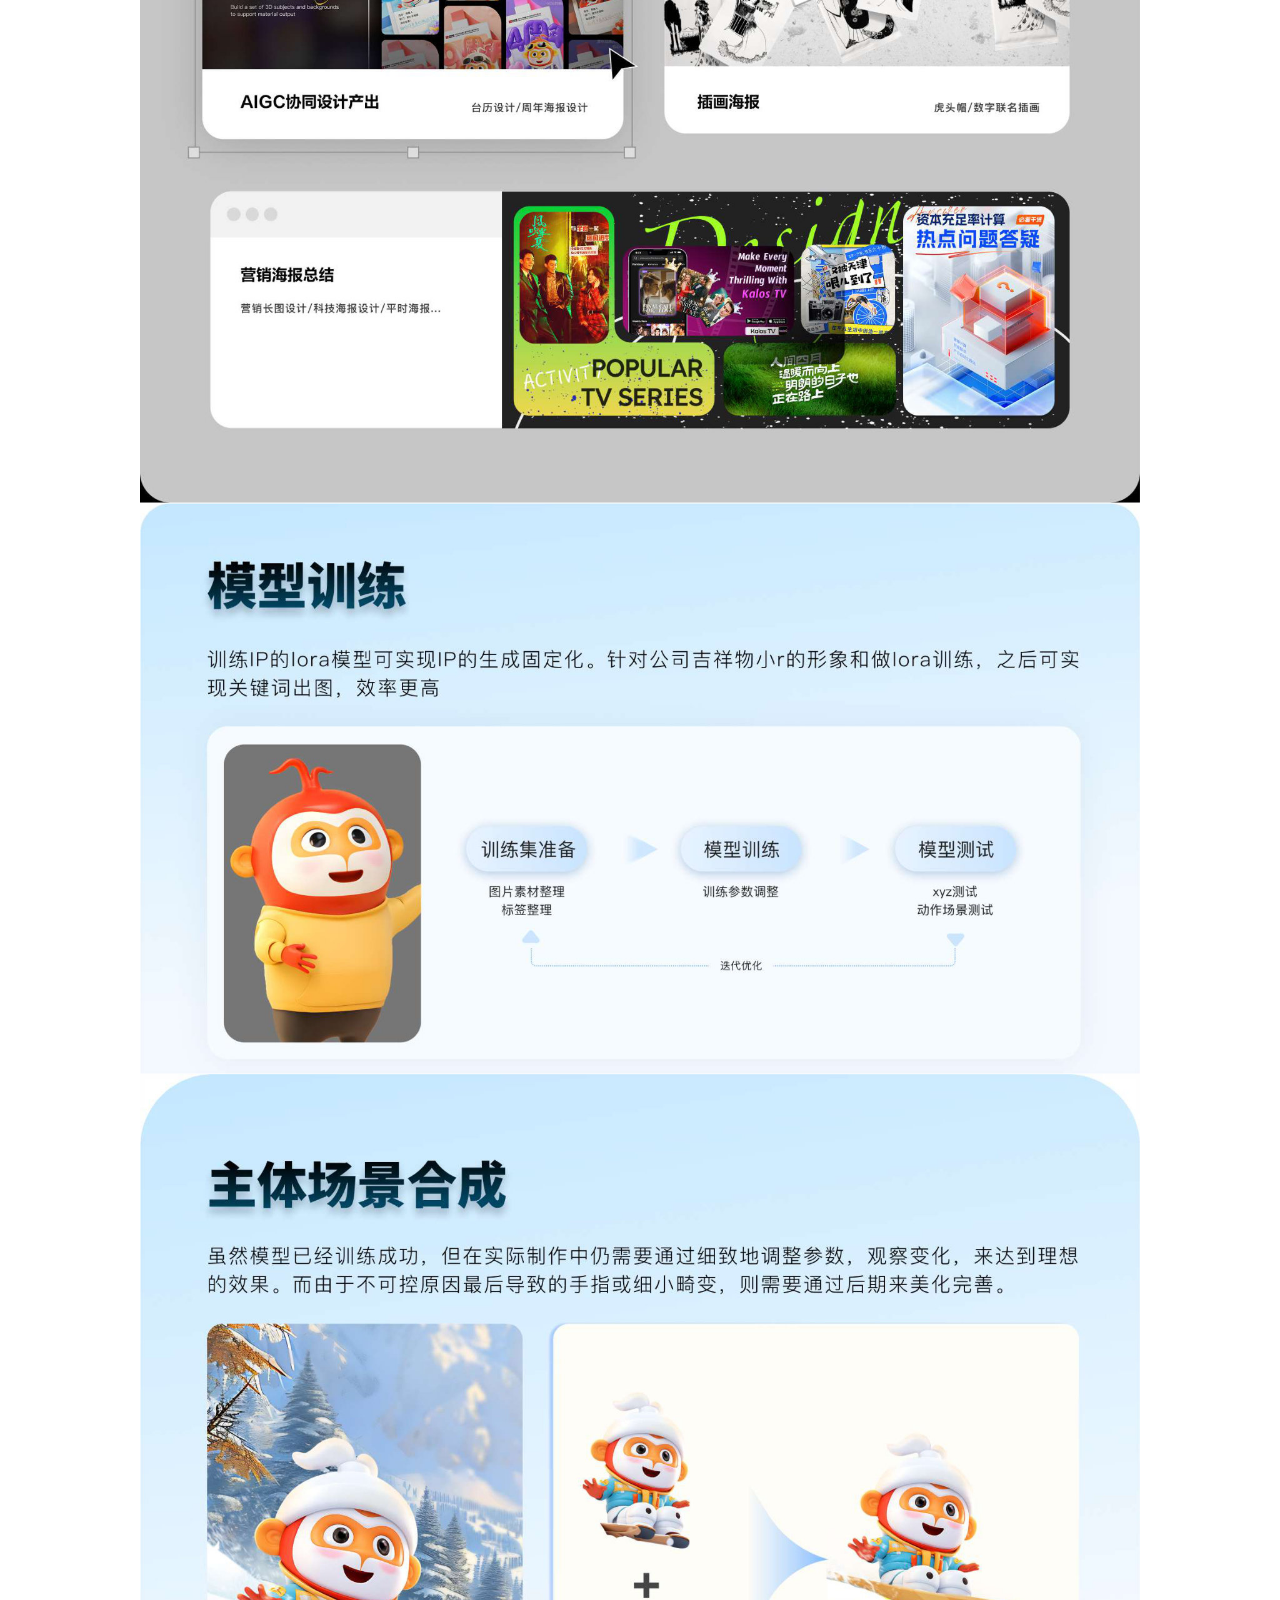
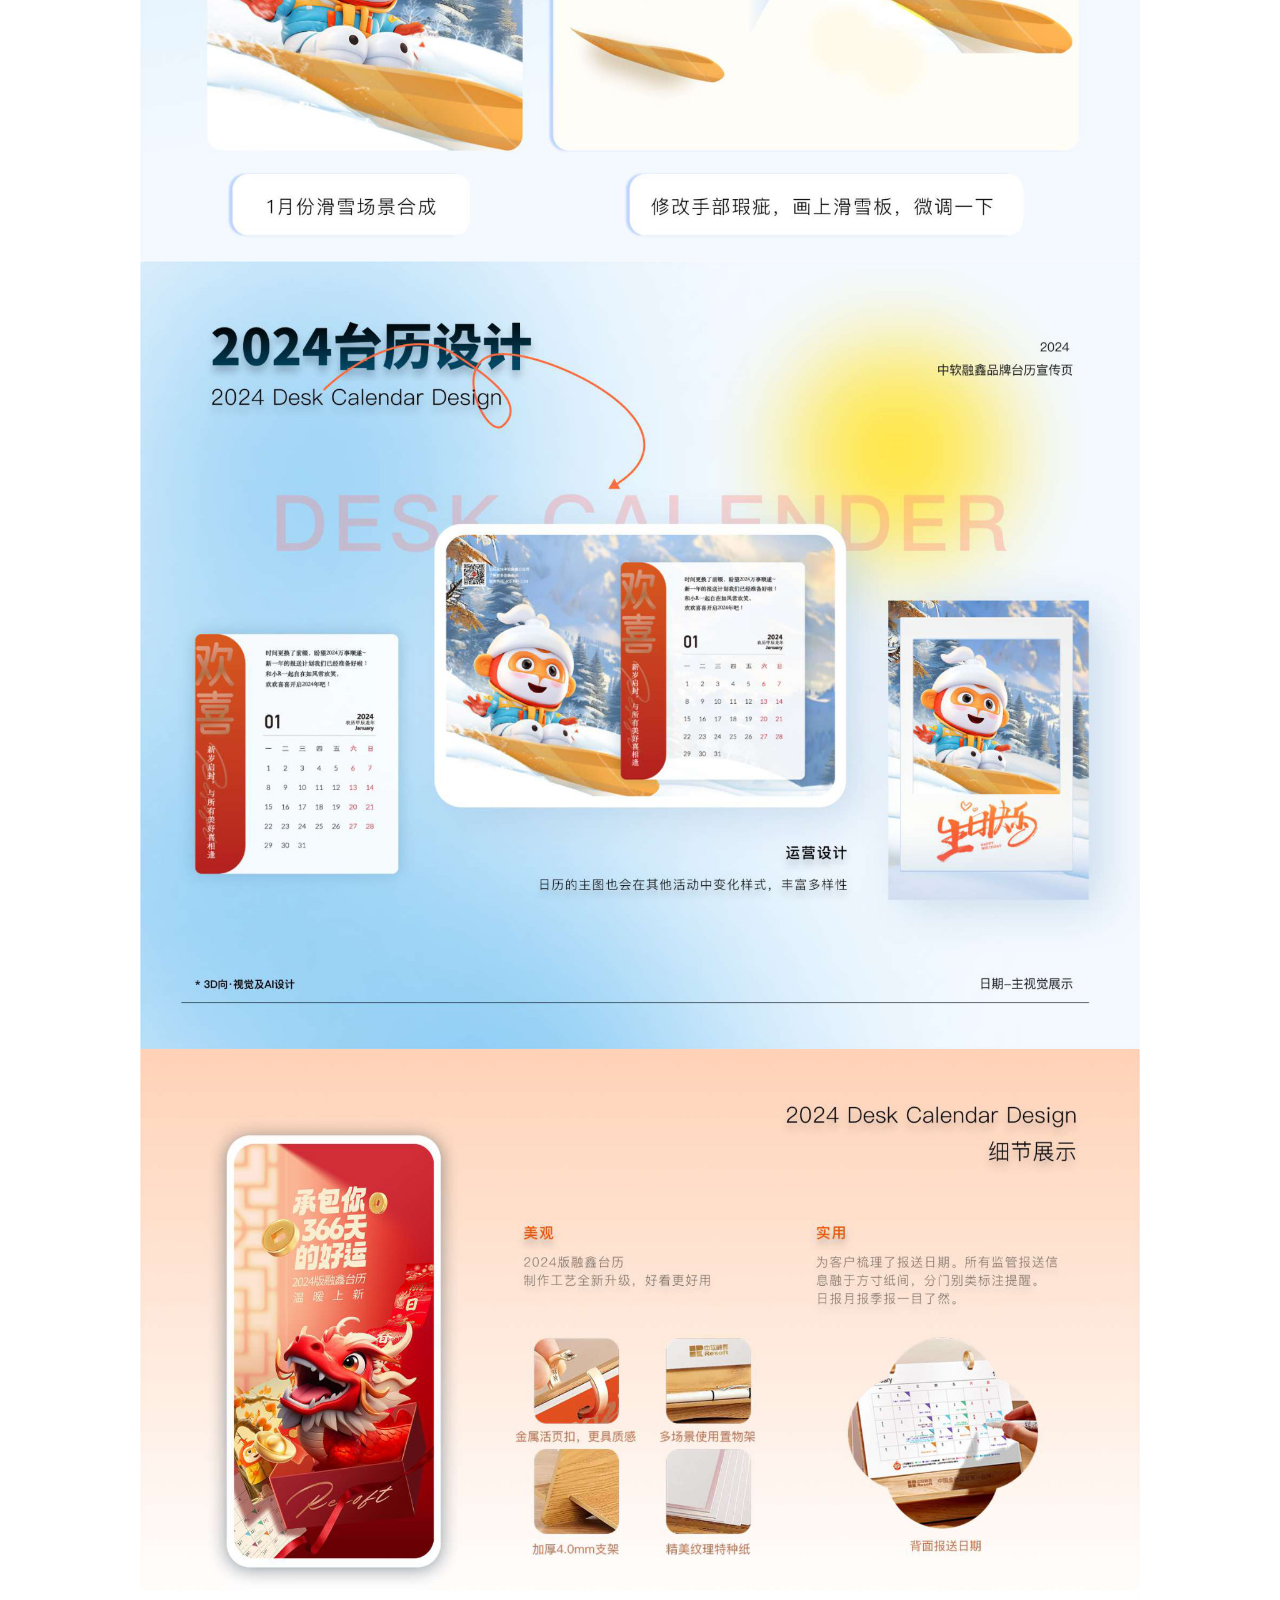
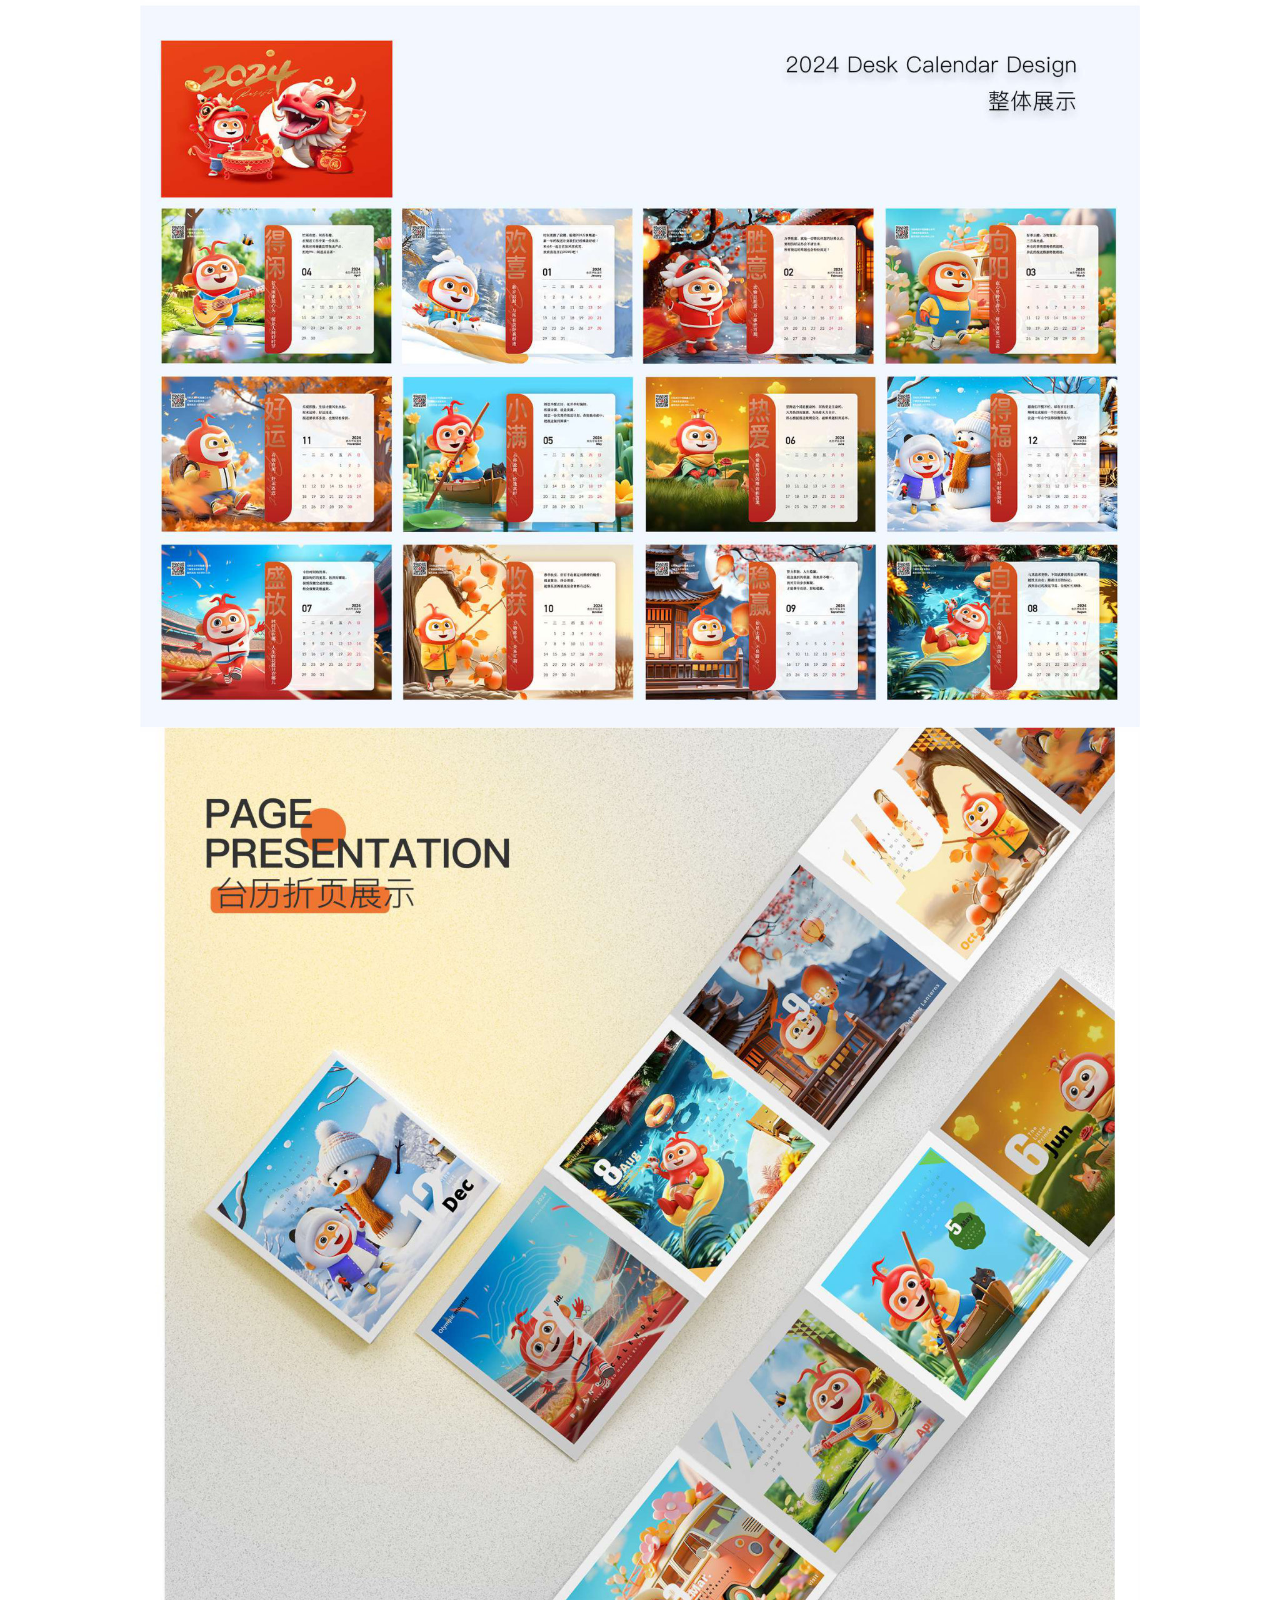
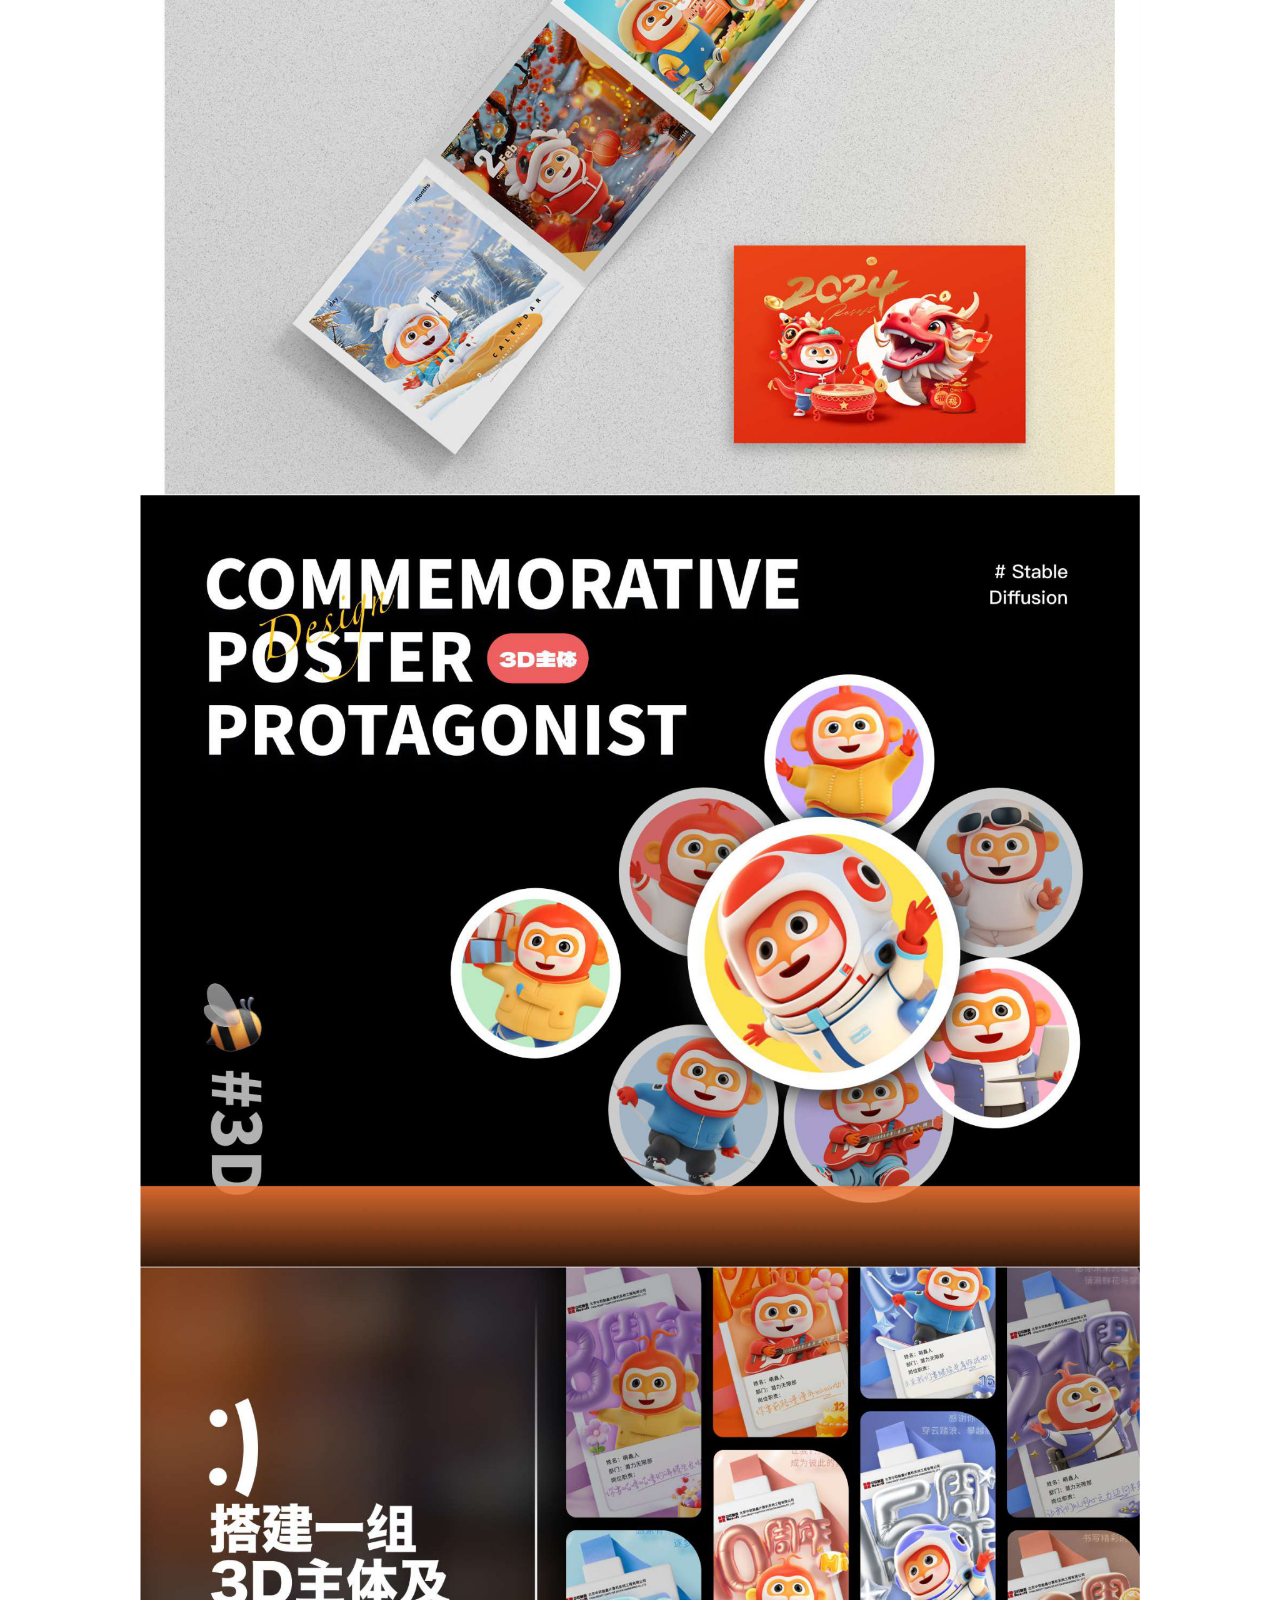
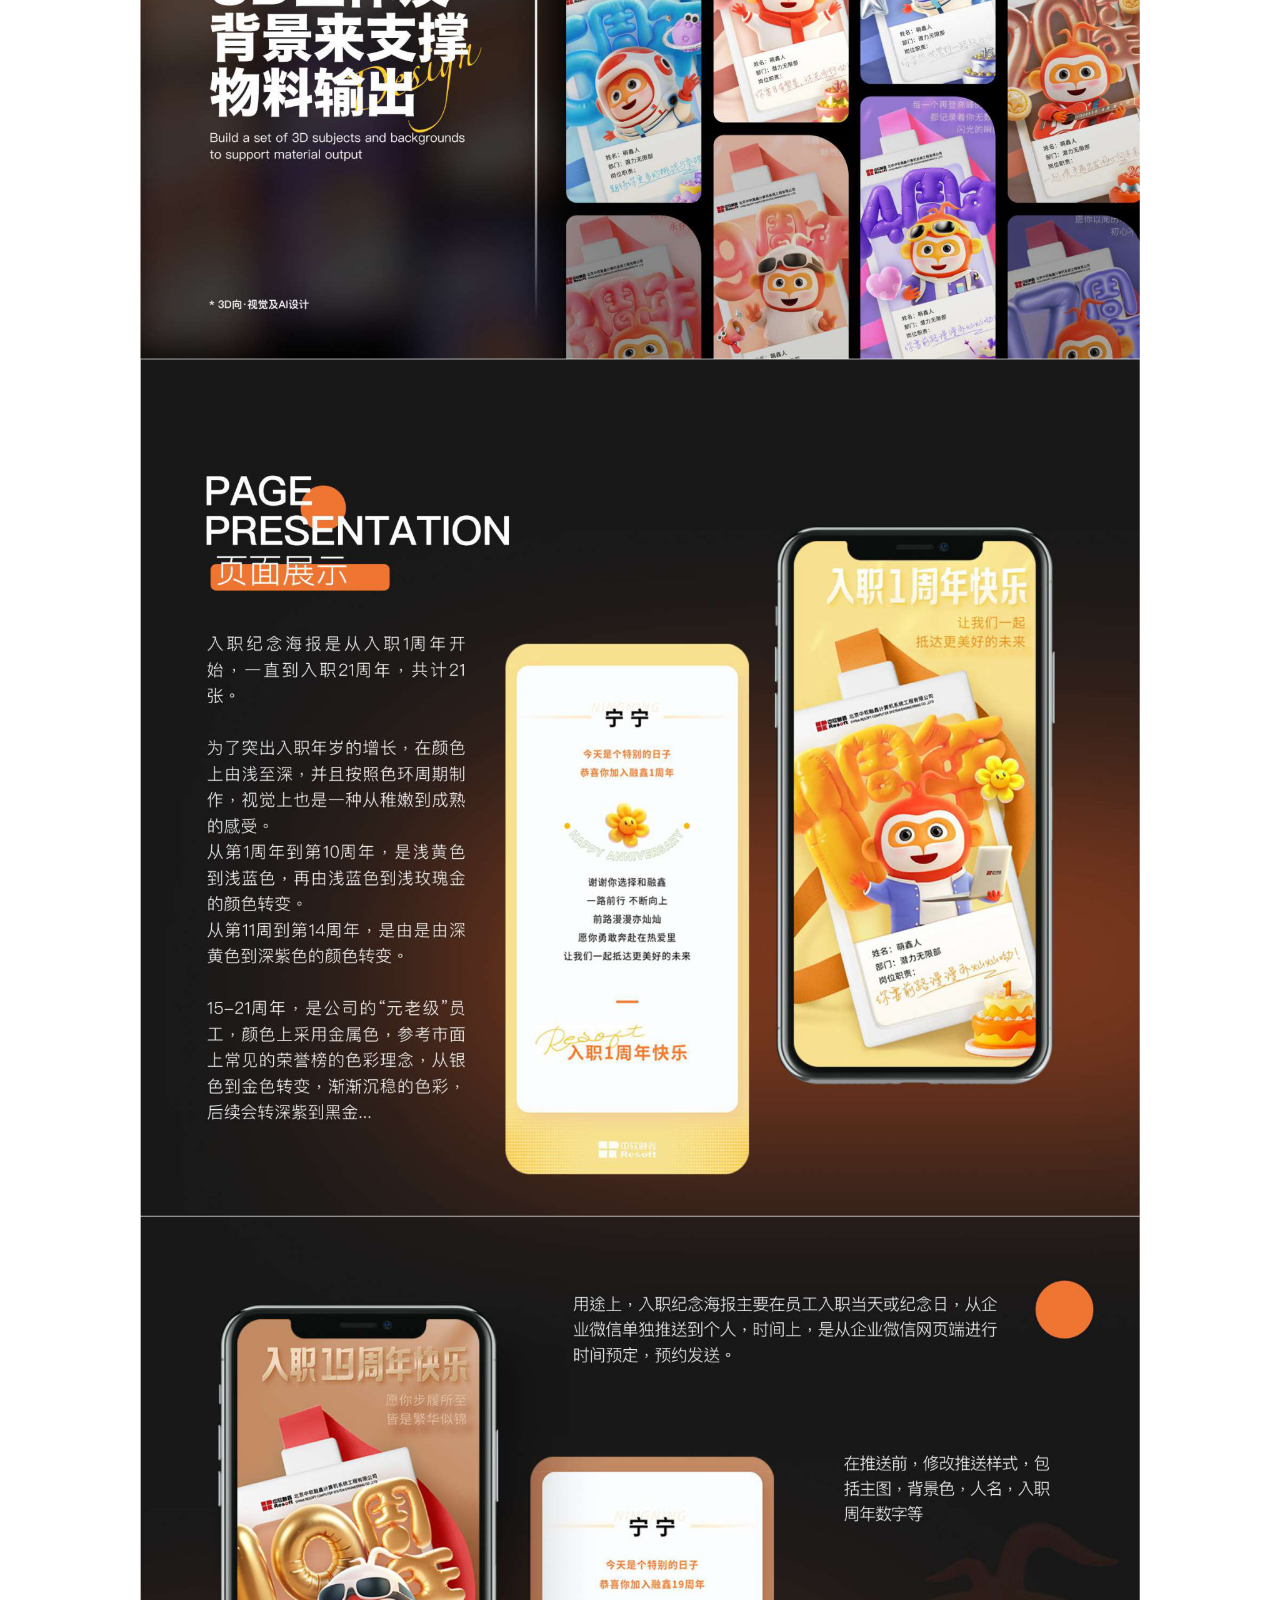
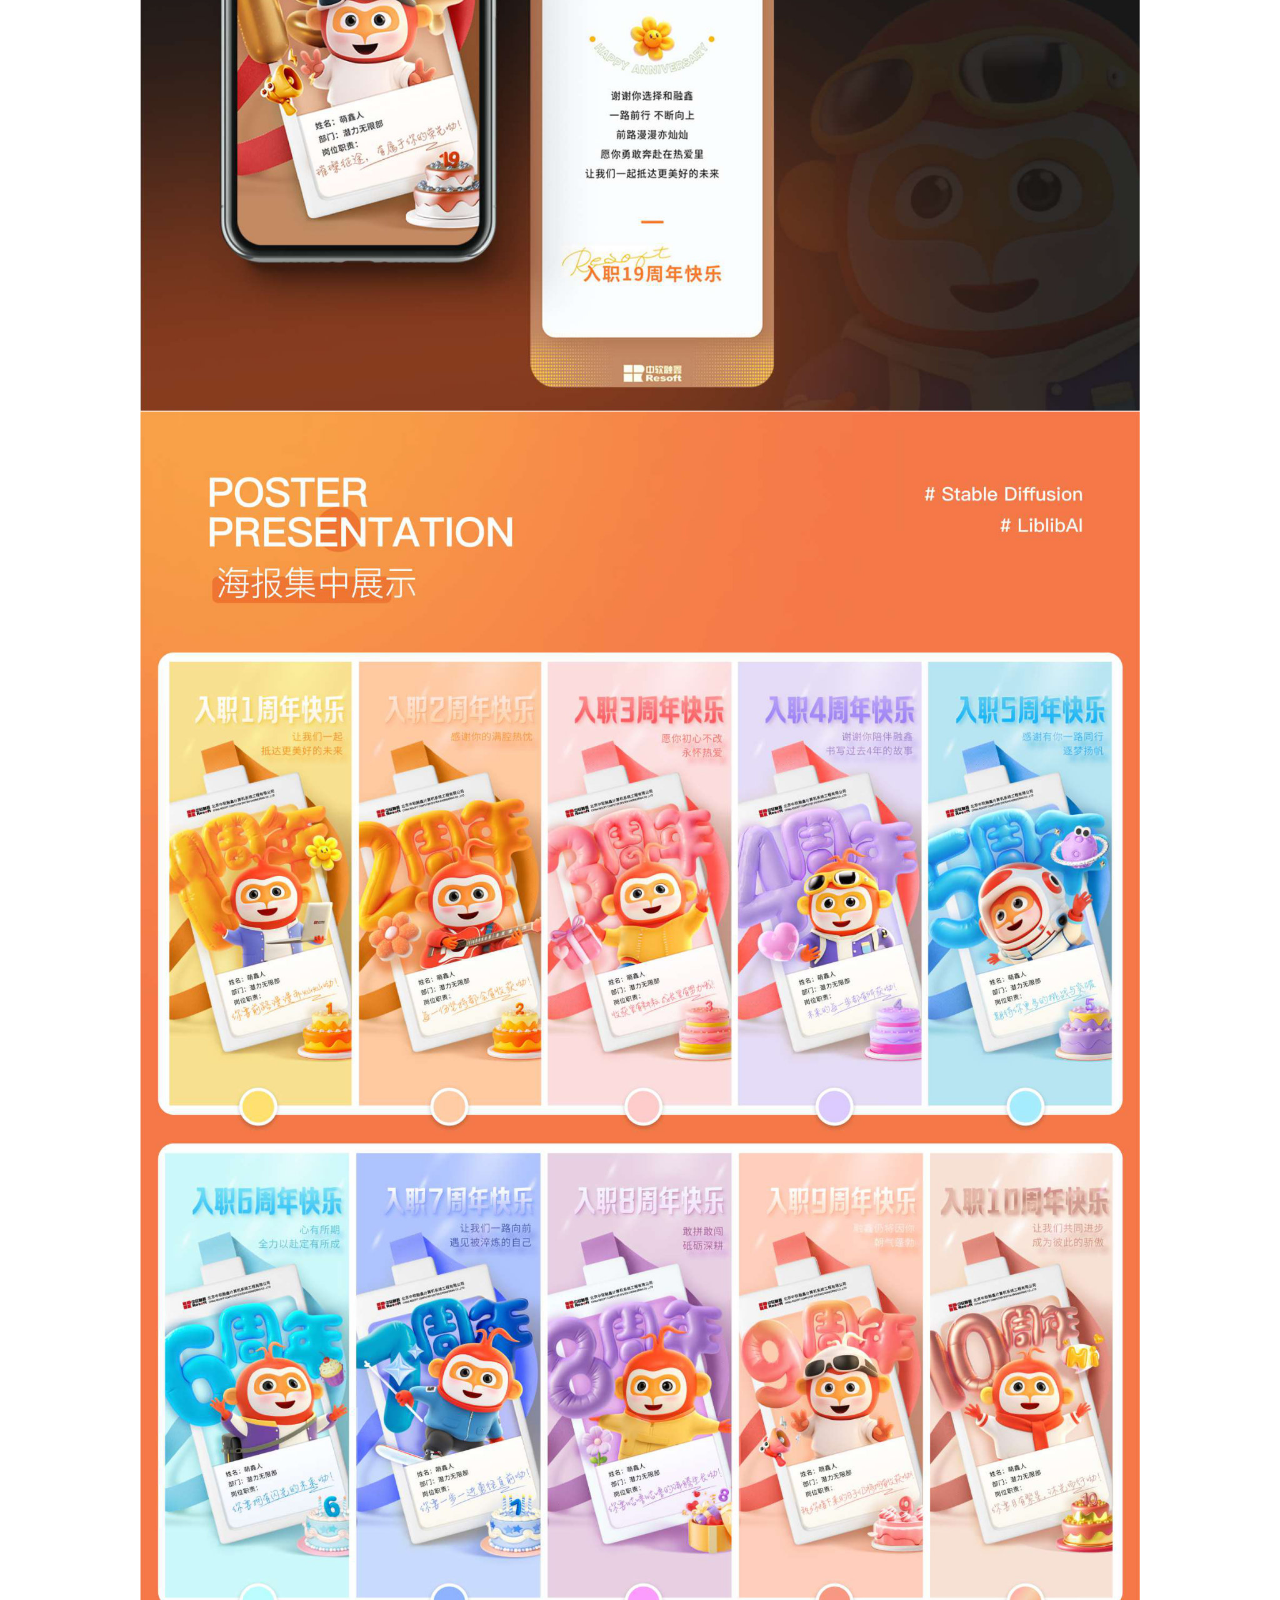
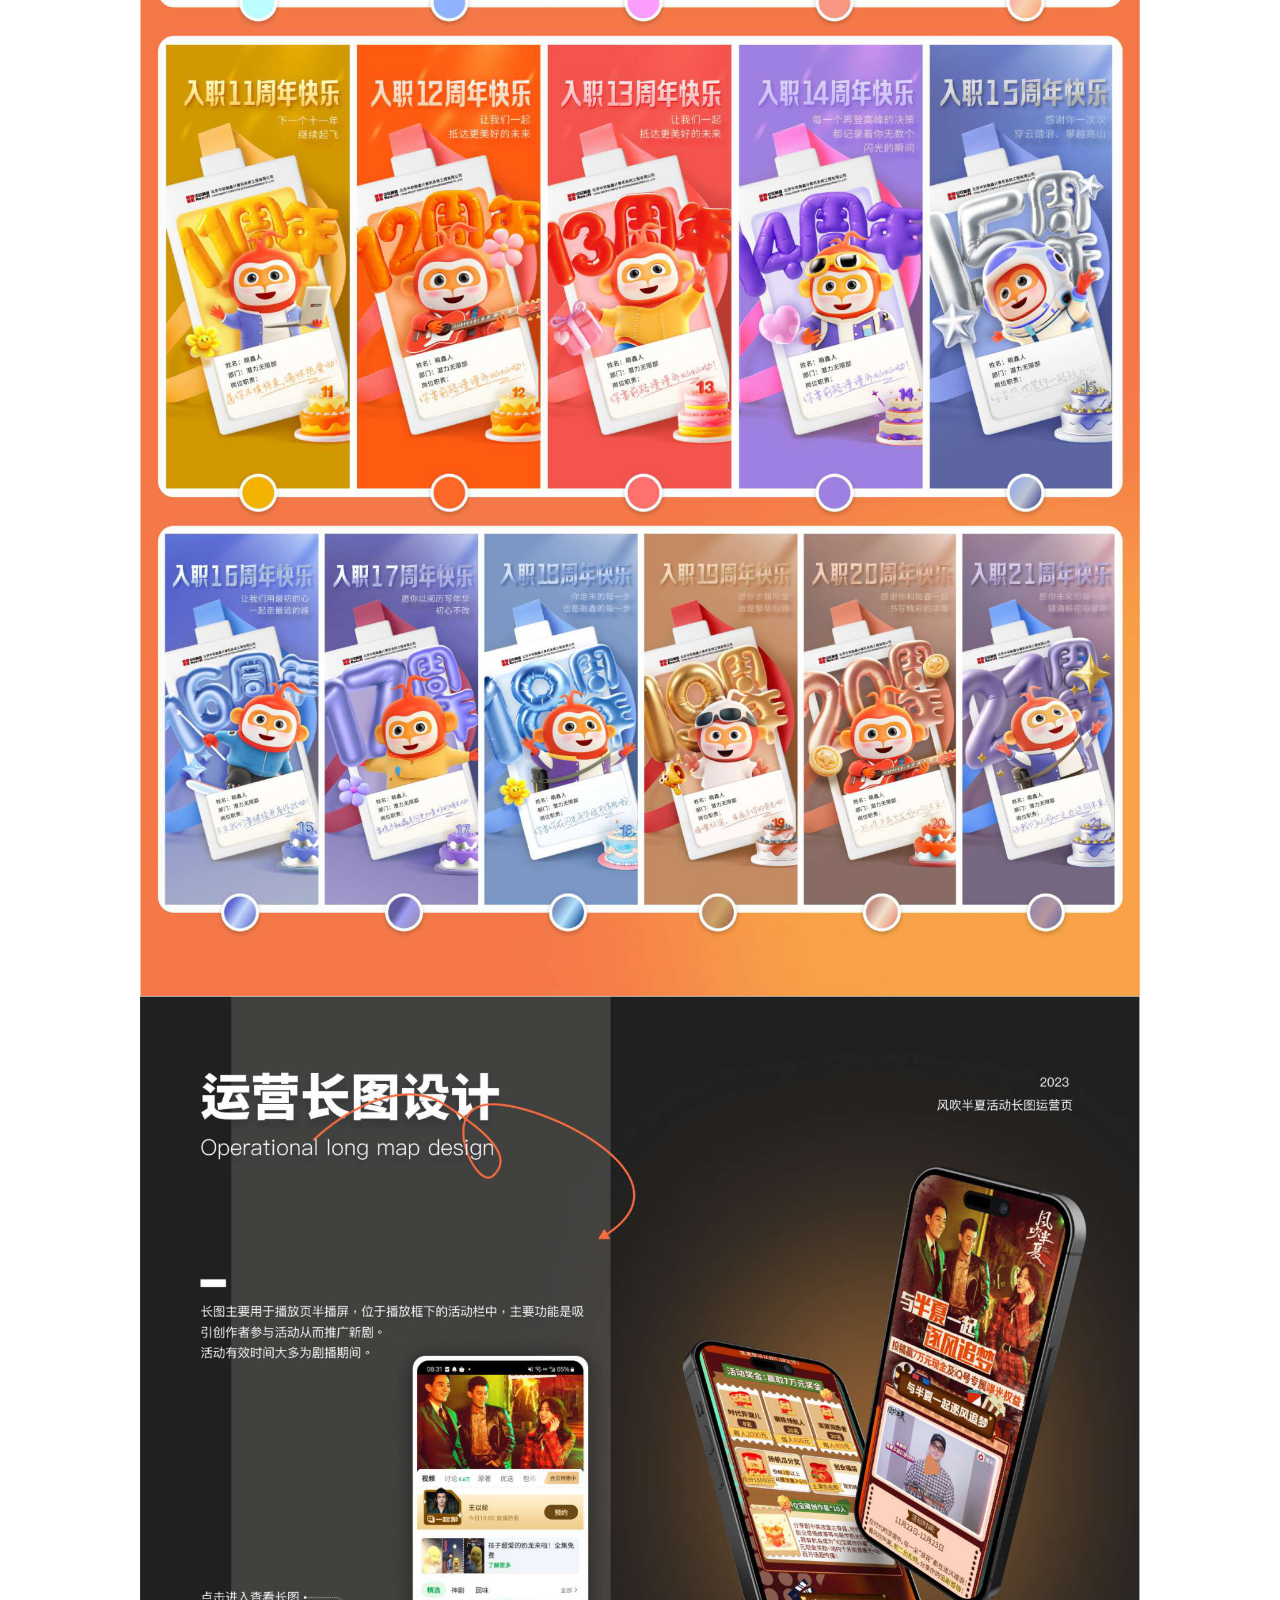
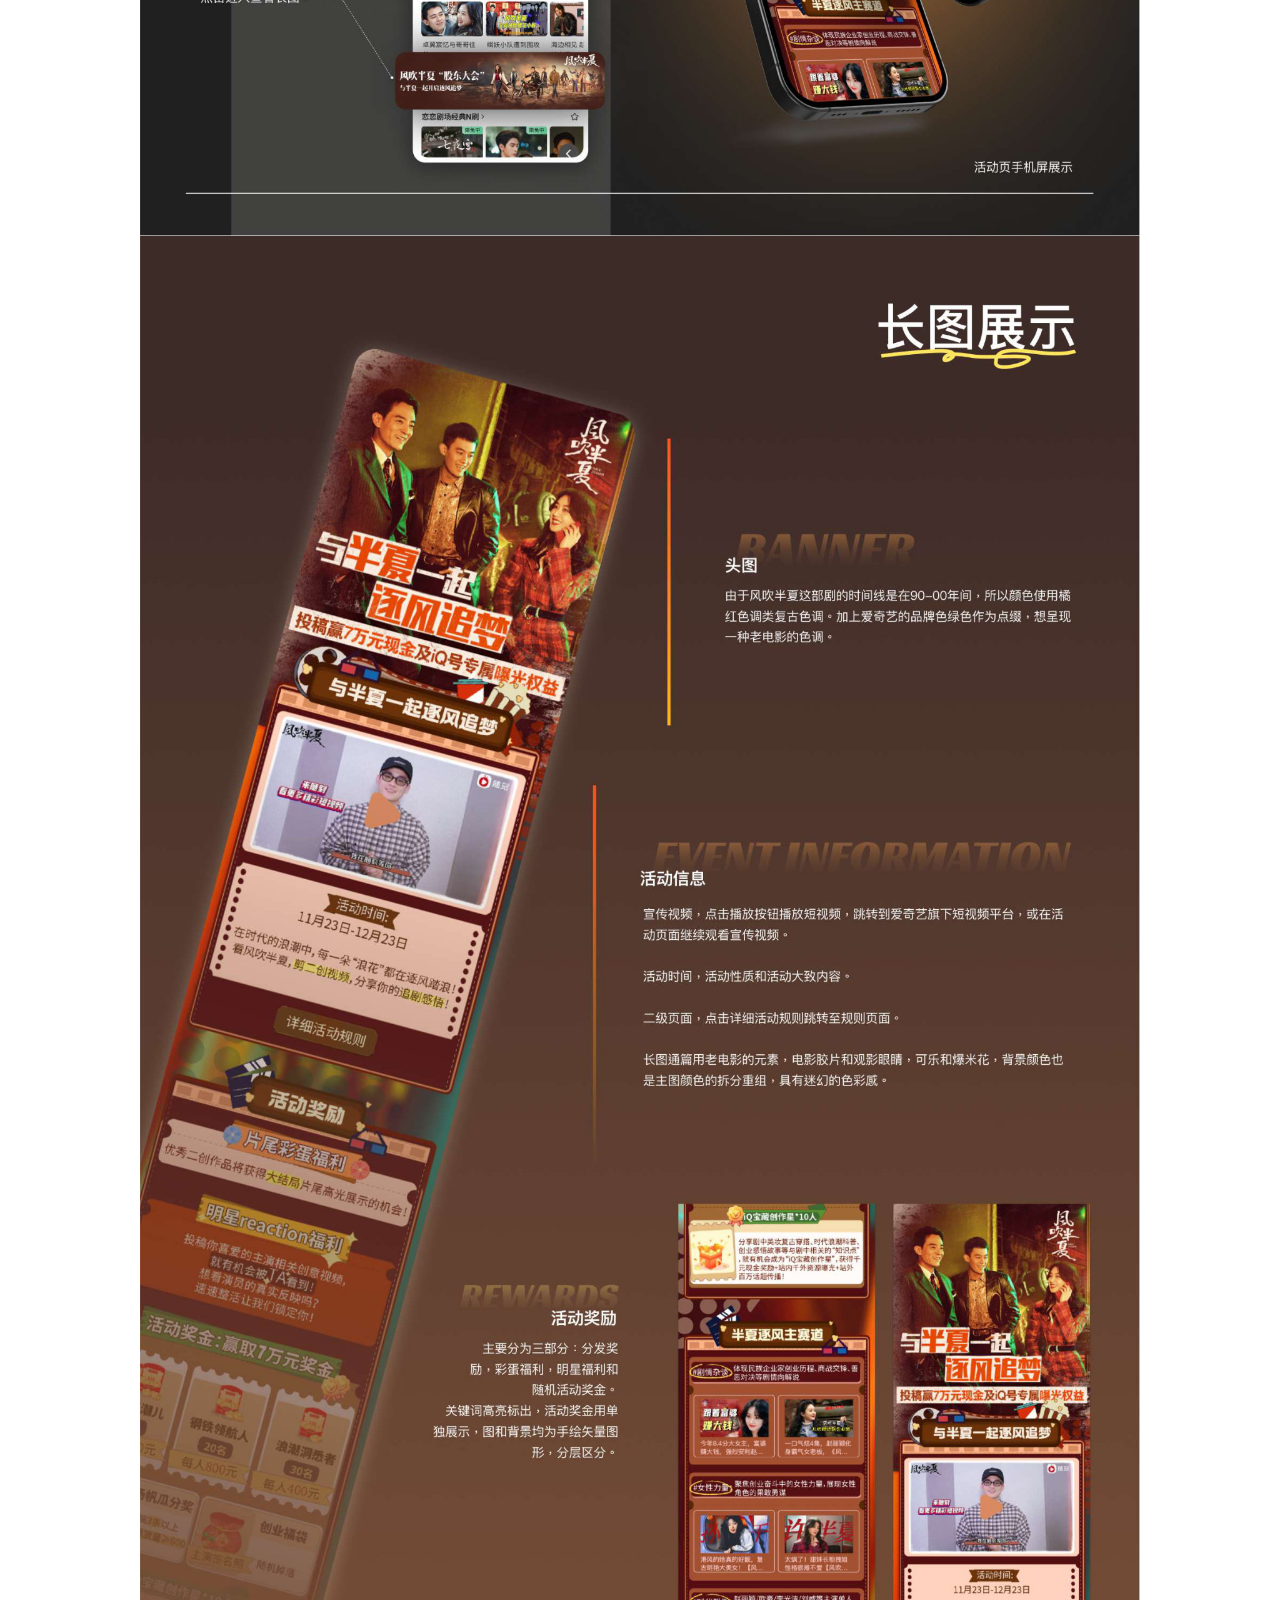
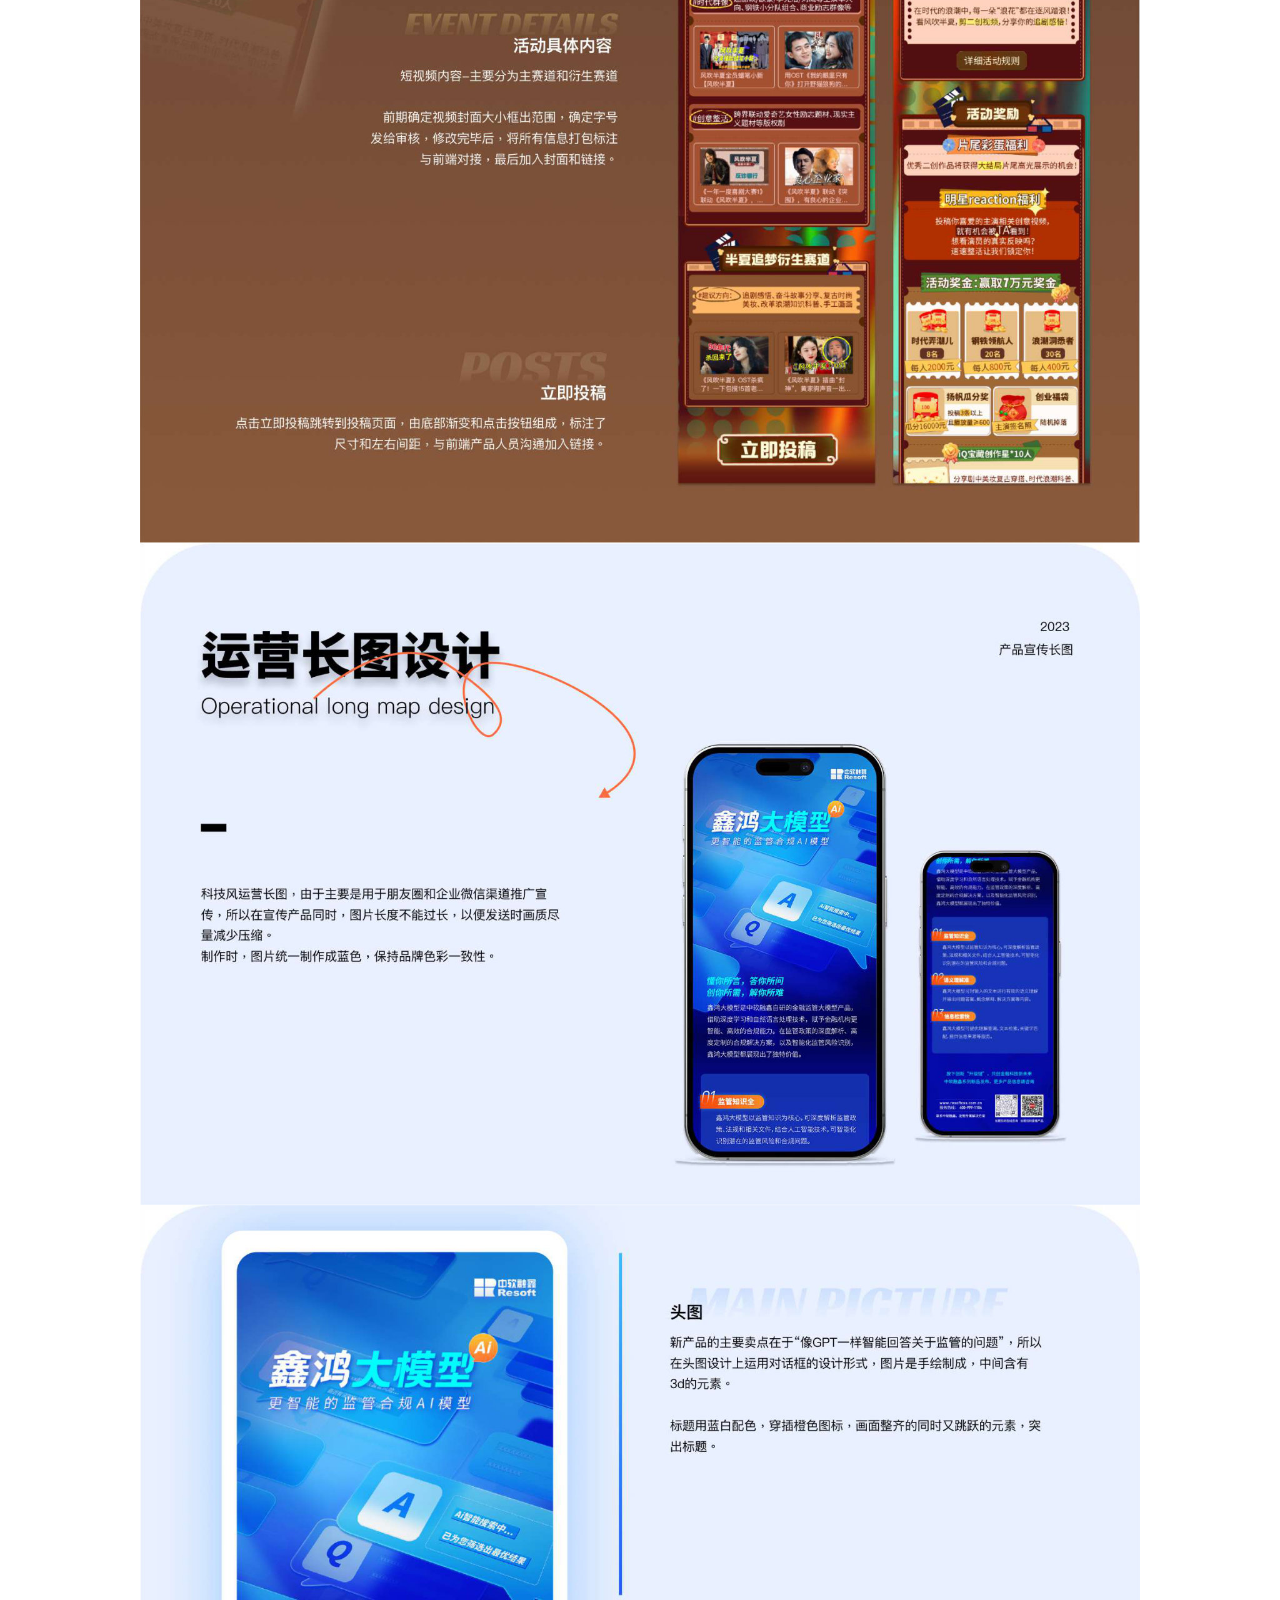
==== commit c4a935bc: "Rebuild site as vertical-scroll portfolio from PDF - Render 44-page PDF into full-width pages/ image" ====
--- a/index.html
+++ b/index.html
@@ -4,160 +4,148 @@
   <meta charset="UTF-8" />
   <meta name="viewport" content="width=device-width, initial-scale=1.0" />
   <title>宁宁的作品集</title>
-  <link rel="stylesheet" href="styles.css?v=17" />
+  <style>
+    * { margin: 0; padding: 0; box-sizing: border-box; }
+    body { background: #fff; color: #111; font-family: -apple-system, "Helvetica Neue", Arial, sans-serif; }
+    .site-header { max-width: 1000px; margin: 0 auto; padding: 40px 24px 28px; text-align: center; }
+    .site-header h1 { font-size: 24px; font-weight: 700; letter-spacing: 0.02em; }
+    .site-header p { margin-top: 8px; font-size: 14px; color: #999; }
+    .portfolio { max-width: 1000px; margin: 0 auto; }
+    .portfolio img { width: 100%; display: block; }
+    .video-section { max-width: 1000px; margin: 0 auto; padding: 64px 24px 40px; }
+    .video-section-head { text-align: center; margin-bottom: 40px; }
+    .video-section-head h2 { font-size: 22px; font-weight: 700; }
+    .video-section-head p { margin-top: 8px; font-size: 14px; color: #999; }
+    .video-grid { display: grid; grid-template-columns: repeat(auto-fill, minmax(240px, 1fr)); gap: 28px; }
+    .video-card { margin: 0; }
+    .video-card video { width: 100%; height: auto; display: block; border-radius: 12px; background: #000; }
+    .video-card figcaption { padding: 12px 2px 0; }
+    .video-card h3 { font-size: 16px; font-weight: 600; }
+    .video-card p { margin-top: 6px; font-size: 13px; color: #888; line-height: 1.6; }
+    .site-footer { max-width: 1000px; margin: 0 auto; padding: 40px 24px; text-align: center; color: #bbb; font-size: 13px; }
+    @media (max-width: 680px) {
+      .site-header { padding: 28px 16px 20px; }
+      .site-header h1 { font-size: 20px; }
+      .video-section { padding: 48px 16px 32px; }
+      .video-grid { grid-template-columns: repeat(2, 1fr); gap: 16px; }
+    }
+  </style>
 </head>
 <body>
-  <div id="site-content" class="site-content">
-    <div id="header-area">
-      <header class="topbar">
-        <div>
-          <p class="brand">宁宁</p>
-          <p class="subtitle">Ai视觉设计师 · 作品集</p>
-        </div>
-        <nav>
-          <a href="#videos">视频</a>
-          <a href="#images">图文</a>
-        </nav>
-        <span id="author-badge" class="author-badge hidden">作者模式</span>
-          <button id="deauthorize-device" class="deauth-btn hidden" title="注销当前作者设备">注销设备</button>
-      </header>
-      <section class="hero" id="hero-banner"></section>
+  <header class="site-header">
+    <h1>宁宁 · 作品集</h1>
+    <p>Ai 视觉设计师</p>
+  </header>
+  <main class="portfolio">
+    <img src="pages/page_01.jpg" alt="作品集第1页" loading="lazy" />
+    <img src="pages/page_02.jpg" alt="作品集第2页" loading="lazy" />
+    <img src="pages/page_03.jpg" alt="作品集第3页" loading="lazy" />
+    <img src="pages/page_04.jpg" alt="作品集第4页" loading="lazy" />
+    <img src="pages/page_05.jpg" alt="作品集第5页" loading="lazy" />
+    <img src="pages/page_06.jpg" alt="作品集第6页" loading="lazy" />
+    <img src="pages/page_07.jpg" alt="作品集第7页" loading="lazy" />
+    <img src="pages/page_08.jpg" alt="作品集第8页" loading="lazy" />
+    <img src="pages/page_09.jpg" alt="作品集第9页" loading="lazy" />
+    <img src="pages/page_10.jpg" alt="作品集第10页" loading="lazy" />
+    <img src="pages/page_11.jpg" alt="作品集第11页" loading="lazy" />
+    <img src="pages/page_12.jpg" alt="作品集第12页" loading="lazy" />
+    <img src="pages/page_13.jpg" alt="作品集第13页" loading="lazy" />
+    <img src="pages/page_14.jpg" alt="作品集第14页" loading="lazy" />
+    <img src="pages/page_15.jpg" alt="作品集第15页" loading="lazy" />
+    <img src="pages/page_16.jpg" alt="作品集第16页" loading="lazy" />
+    <img src="pages/page_17.jpg" alt="作品集第17页" loading="lazy" />
+    <img src="pages/page_18.jpg" alt="作品集第18页" loading="lazy" />
+    <img src="pages/page_19.jpg" alt="作品集第19页" loading="lazy" />
+    <img src="pages/page_20.jpg" alt="作品集第20页" loading="lazy" />
+    <img src="pages/page_21.jpg" alt="作品集第21页" loading="lazy" />
+    <img src="pages/page_22.jpg" alt="作品集第22页" loading="lazy" />
+    <img src="pages/page_23.jpg" alt="作品集第23页" loading="lazy" />
+    <img src="pages/page_24.jpg" alt="作品集第24页" loading="lazy" />
+    <img src="pages/page_25.jpg" alt="作品集第25页" loading="lazy" />
+    <img src="pages/page_26.jpg" alt="作品集第26页" loading="lazy" />
+    <img src="pages/page_27.jpg" alt="作品集第27页" loading="lazy" />
+    <img src="pages/page_28.jpg" alt="作品集第28页" loading="lazy" />
+    <img src="pages/page_29.jpg" alt="作品集第29页" loading="lazy" />
+    <img src="pages/page_30.jpg" alt="作品集第30页" loading="lazy" />
+    <img src="pages/page_31.jpg" alt="作品集第31页" loading="lazy" />
+    <img src="pages/page_32.jpg" alt="作品集第32页" loading="lazy" />
+    <img src="pages/page_33.jpg" alt="作品集第33页" loading="lazy" />
+    <img src="pages/page_34.jpg" alt="作品集第34页" loading="lazy" />
+    <img src="pages/page_35.jpg" alt="作品集第35页" loading="lazy" />
+    <img src="pages/page_36.jpg" alt="作品集第36页" loading="lazy" />
+    <img src="pages/page_37.jpg" alt="作品集第37页" loading="lazy" />
+    <img src="pages/page_38.jpg" alt="作品集第38页" loading="lazy" />
+    <img src="pages/page_39.jpg" alt="作品集第39页" loading="lazy" />
+    <img src="pages/page_40.jpg" alt="作品集第40页" loading="lazy" />
+    <img src="pages/page_41.jpg" alt="作品集第41页" loading="lazy" />
+    <img src="pages/page_42.jpg" alt="作品集第42页" loading="lazy" />
+    <img src="pages/page_43.jpg" alt="作品集第43页" loading="lazy" />
+    <img src="pages/page_44.jpg" alt="作品集第44页" loading="lazy" />
+  </main>
+  <section class="video-section">
+    <div class="video-section-head">
+      <h2>视频作品</h2>
+      <p>动态影像与信息流广告案例</p>
     </div>
-
-    <main>
-
-      <section id="upload" class="section upload-section hidden">
-        <div class="section-head">
-          <p class="section-label">00</p>
-          <h2>上传作品</h2>
-        </div>
-        <div class="upload-grid">
-          <div class="upload-card banner-upload-card">
-            <h3>更换顶部 Banner</h3>
-            <p>选择一张宽幅图片作为页面顶部背景。</p>
-            <input id="banner-file" type="file" accept="image/*" />
-            <button id="upload-banner">更换顶部 Banner</button>
-            <button id="remove-banner" class="banner-remove-btn">移除顶部 Banner</button>
-          </div>
-          <div class="upload-card banner-upload-card">
-            <h3>更换底部 Banner</h3>
-            <p>选择一张宽幅图片作为页面底部背景。</p>
-            <input id="footer-banner-file" type="file" accept="image/*" />
-            <button id="upload-footer-banner">更换底部 Banner</button>
-            <button id="remove-footer-banner" class="banner-remove-btn">移除底部 Banner</button>
-          </div>
-        </div>
-      </section>
-
-      <section id="videos" class="section">
-        <div class="section-head">
-          <p class="section-label">01</p>
-          <h2>视频作品</h2>
-        </div>
-        <div class="grid">
-          <article class="card">
-            <div class="card-media">
-              <div class="video-preview">
-                <video src="TK风机信息流-ai.mp4" preload="metadata" muted playsinline></video>
-              </div>
-            </div>
-            <div class="card-body">
-              <h3>TK风机信息流</h3>
-              <p>风机信息流短视频方案。</p>
-            </div>
-          </article>
-          <article class="card">
-            <div class="card-media">
-              <div class="video-preview">
-                <video src="ai真人剧制作.mp4" preload="metadata" muted playsinline></video>
-              </div>
-            </div>
-            <div class="card-body">
-              <h3>AI真人剧制作</h3>
-              <p>AI真人剧制作案例展示。</p>
-            </div>
-          </article>
-          <article class="card">
-            <div class="card-media">
-              <div class="video-preview">
-                <video src="抖音产品-抖音精选信息流.mp4" preload="metadata" muted playsinline></video>
-              </div>
-            </div>
-            <div class="card-body">
-              <h3>抖音精选信息流</h3>
-              <p>抖音精选信息流广告。</p>
-            </div>
-          </article>
-          <article class="card">
-            <div class="card-media">
-              <div class="video-preview">
-                <video src="抖音产品-抖音精选信息流1.mp4" preload="metadata" muted playsinline></video>
-              </div>
-            </div>
-            <div class="card-body">
-              <h3>抖音精选信息流 1</h3>
-              <p>抖音精选信息流广告。</p>
-            </div>
-          </article>
-          <article class="card">
-            <div class="card-media">
-              <div class="video-preview">
-                <video src="抖音产品-抖音精选信息流2.mp4" preload="metadata" muted playsinline></video>
-              </div>
-            </div>
-            <div class="card-body">
-              <h3>抖音精选信息流 2</h3>
-              <p>抖音精选信息流广告。</p>
-            </div>
-          </article>
-          <article class="card">
-            <div class="card-media">
-              <div class="video-preview">
-                <video src="抖音产品-抖音精选信息流3.mp4" preload="metadata" muted playsinline></video>
-              </div>
-            </div>
-            <div class="card-body">
-              <h3>抖音精选信息流 3</h3>
-              <p>抖音精选信息流广告。</p>
-            </div>
-          </article>
-          <article class="card">
-            <div class="card-media">
-              <div class="video-preview">
-                <video src="短剧app宣传视频.mp4" preload="metadata" muted playsinline></video>
-              </div>
-            </div>
-            <div class="card-body">
-              <h3>短剧APP宣传视频</h3>
-              <p>短剧APP宣传视频展示。</p>
-            </div>
-          </article>
-          <article class="card">
-            <div class="card-media">
-              <div class="video-preview">
-                <video src="超写实医学3D微观动画.mp4" preload="metadata" muted playsinline></video>
-              </div>
-            </div>
-            <div class="card-body">
-              <h3>超写实医学3D微观动画</h3>
-              <p>超写实医学3D微观动画作品。</p>
-            </div>
-          </article>
-        </div>
-      </section>
-
-      <section id="images" class="section">
-        <div class="section-head">
-          <p class="section-label">02</p>
-          <h2>图文作品</h2>
-        </div>
-        <div class="grid">
-        </div>
-      </section>
-    </main>
-    <footer class="footer-banner" id="footer-banner"></footer>
-  </div>
-
-  <script src="script.js?v=24"></script>
+    <div class="video-grid">
+    <figure class="video-card">
+      <video src="TK%E9%A3%8E%E6%9C%BA%E4%BF%A1%E6%81%AF%E6%B5%81-ai.mp4" controls muted playsinline preload="metadata"></video>
+      <figcaption>
+        <h3>TK风机信息流</h3>
+        <p>风机信息流短视频方案。</p>
+      </figcaption>
+    </figure>
+    <figure class="video-card">
+      <video src="app%E4%BF%A1%E6%81%AF%E6%B5%81%E5%AE%A3%E4%BC%A0%E8%A7%86%E9%A2%91.mp4" controls muted playsinline preload="metadata"></video>
+      <figcaption>
+        <h3>APP信息流宣传</h3>
+        <p>App信息流宣传视频。</p>
+      </figcaption>
+    </figure>
+    <figure class="video-card">
+      <video src="ai%E6%95%B0%E5%AD%97%E4%BA%BA%E5%8F%A3%E6%92%AD%20%282%29.mp4" controls muted playsinline preload="metadata"></video>
+      <figcaption>
+        <h3>AI数字人口播</h3>
+        <p>AI数字人口播视频。</p>
+      </figcaption>
+    </figure>
+    <figure class="video-card">
+      <video src="%E6%8A%96%E9%9F%B3%E4%BA%A7%E5%93%81-%E6%8A%96%E9%9F%B3%E7%B2%BE%E9%80%89%E4%BF%A1%E6%81%AF%E6%B5%811.mp4" controls muted playsinline preload="metadata"></video>
+      <figcaption>
+        <h3>抖音精选信息流 1</h3>
+        <p>抖音精选信息流广告。</p>
+      </figcaption>
+    </figure>
+    <figure class="video-card">
+      <video src="%E6%8A%96%E9%9F%B3%E4%BA%A7%E5%93%81-%E6%8A%96%E9%9F%B3%E7%B2%BE%E9%80%89%E4%BF%A1%E6%81%AF%E6%B5%812.mp4" controls muted playsinline preload="metadata"></video>
+      <figcaption>
+        <h3>抖音精选信息流 2</h3>
+        <p>抖音精选信息流广告。</p>
+      </figcaption>
+    </figure>
+    <figure class="video-card">
+      <video src="%E6%8A%96%E9%9F%B3%E4%BA%A7%E5%93%81-%E6%8A%96%E9%9F%B3%E7%B2%BE%E9%80%89%E4%BF%A1%E6%81%AF%E6%B5%813.mp4" controls muted playsinline preload="metadata"></video>
+      <figcaption>
+        <h3>抖音精选信息流 3</h3>
+        <p>抖音精选信息流广告。</p>
+      </figcaption>
+    </figure>
+    <figure class="video-card">
+      <video src="%E7%95%AA%E8%8C%84%E5%B0%8F%E8%AF%B4-%E6%82%AC%E7%96%91%E5%89%A7%E6%83%85.mp4" controls muted playsinline preload="metadata"></video>
+      <figcaption>
+        <h3>番茄小说·悬疑剧情</h3>
+        <p>番茄小说悬疑剧情信息流。</p>
+      </figcaption>
+    </figure>
+    <figure class="video-card">
+      <video src="%E7%9F%AD%E5%89%A7app%E5%AE%A3%E4%BC%A0%E8%A7%86%E9%A2%91.mp4" controls muted playsinline preload="metadata"></video>
+      <figcaption>
+        <h3>短剧APP宣传视频</h3>
+        <p>短剧APP宣传视频展示。</p>
+      </figcaption>
+    </figure>
+    </div>
+  </section>
+  <footer class="site-footer">© 宁宁作品集</footer>
 </body>
 </html>
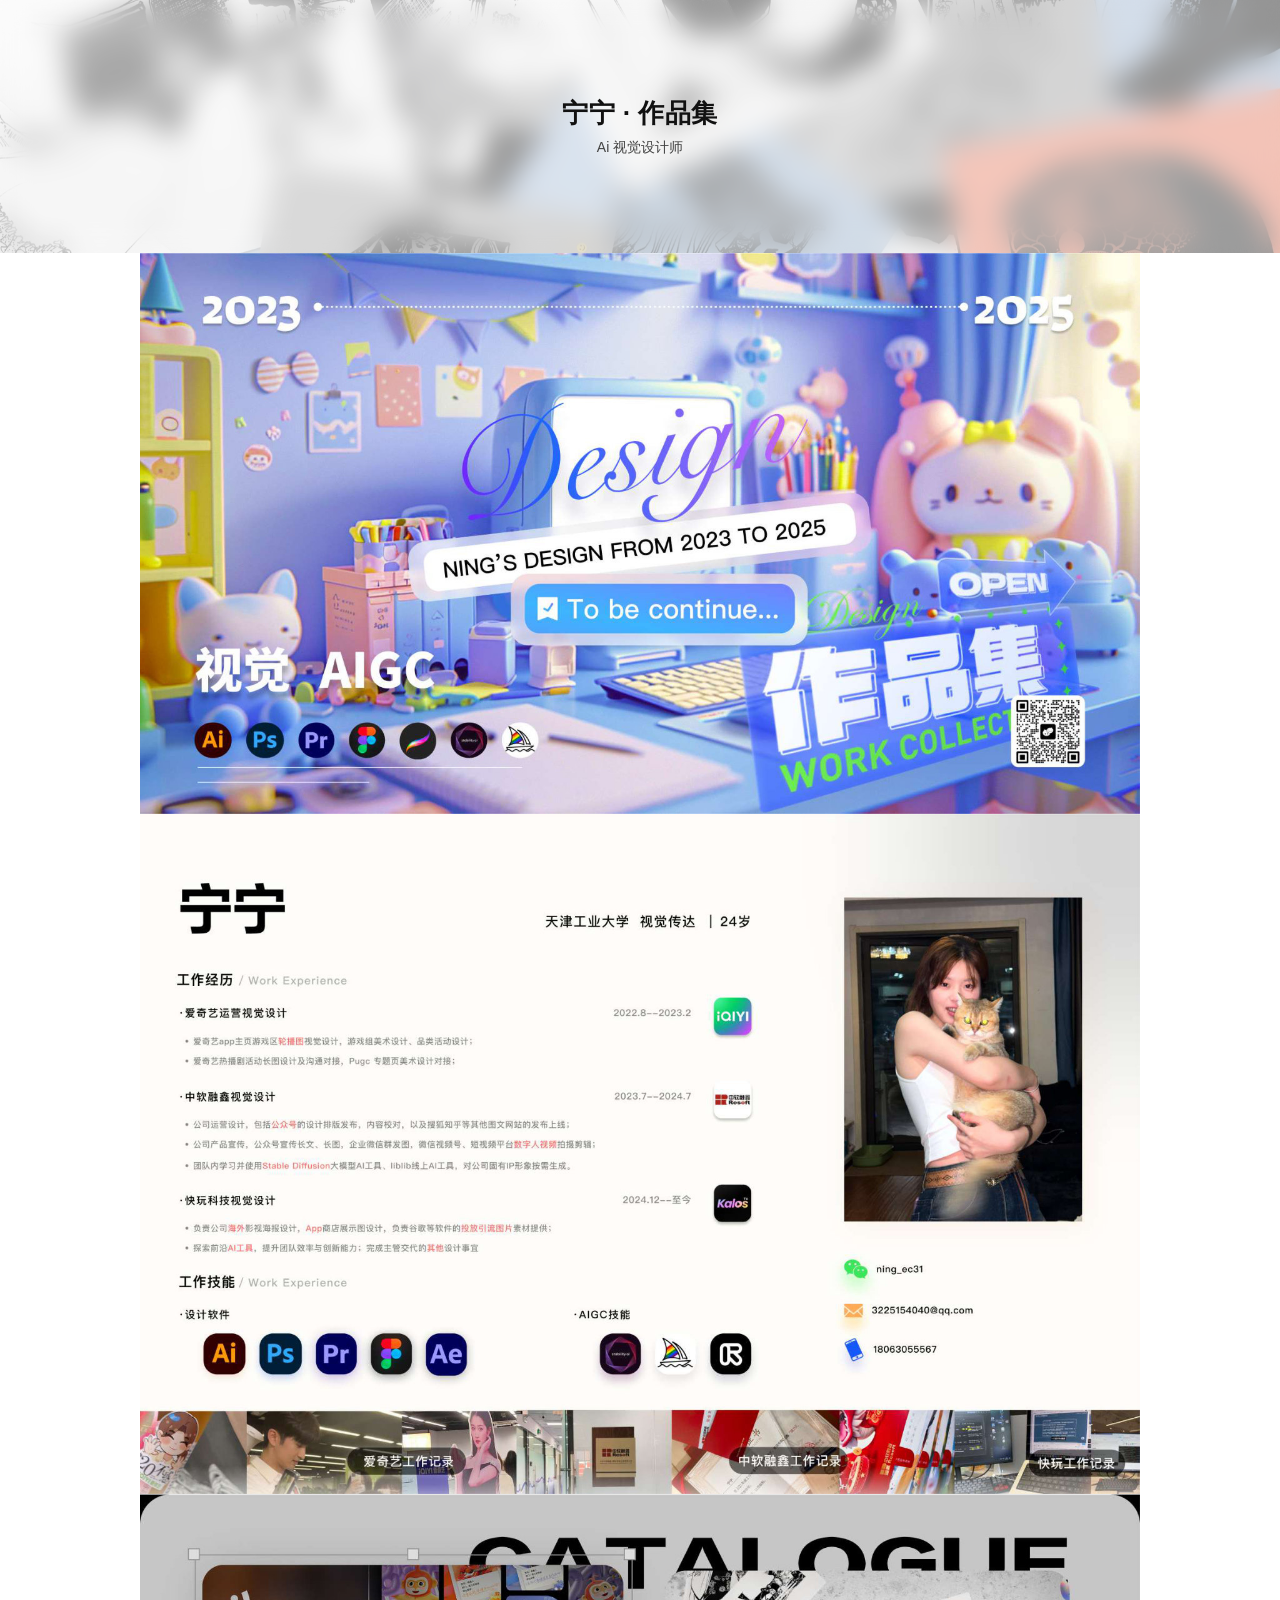
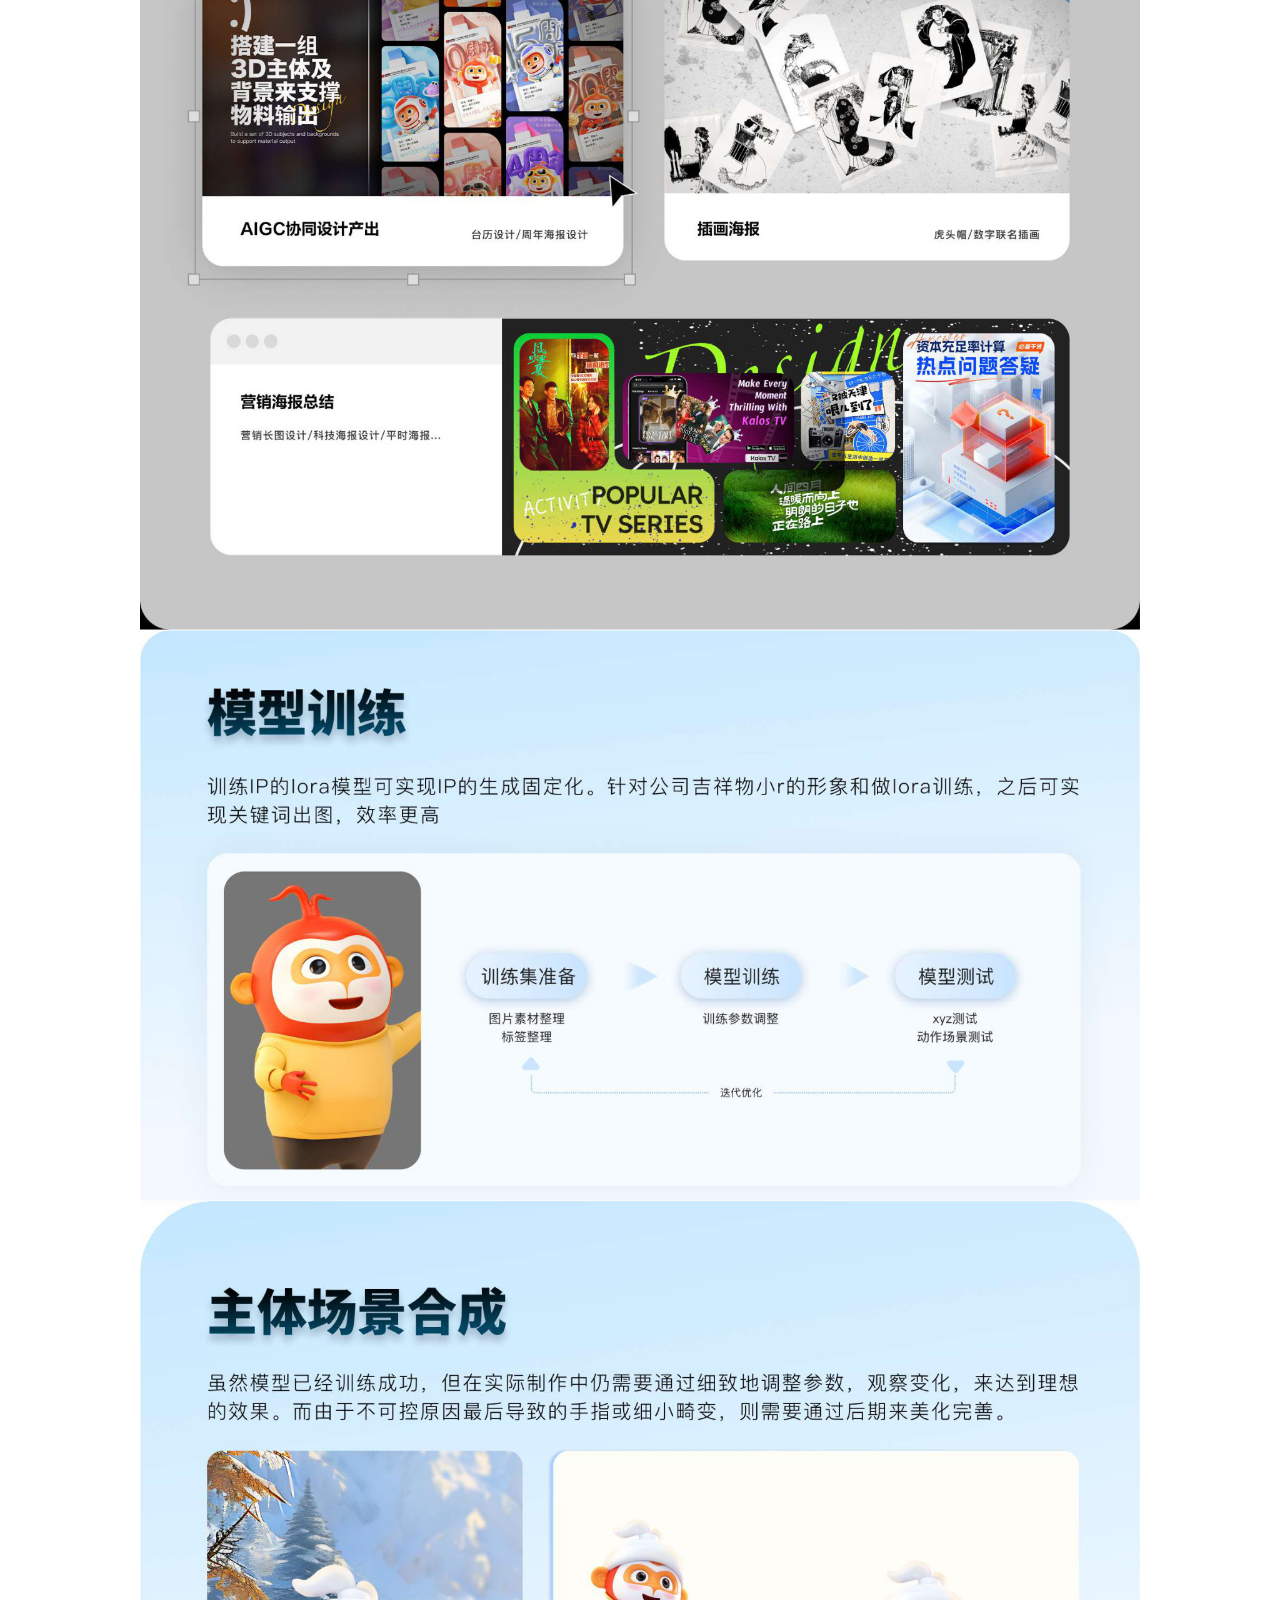
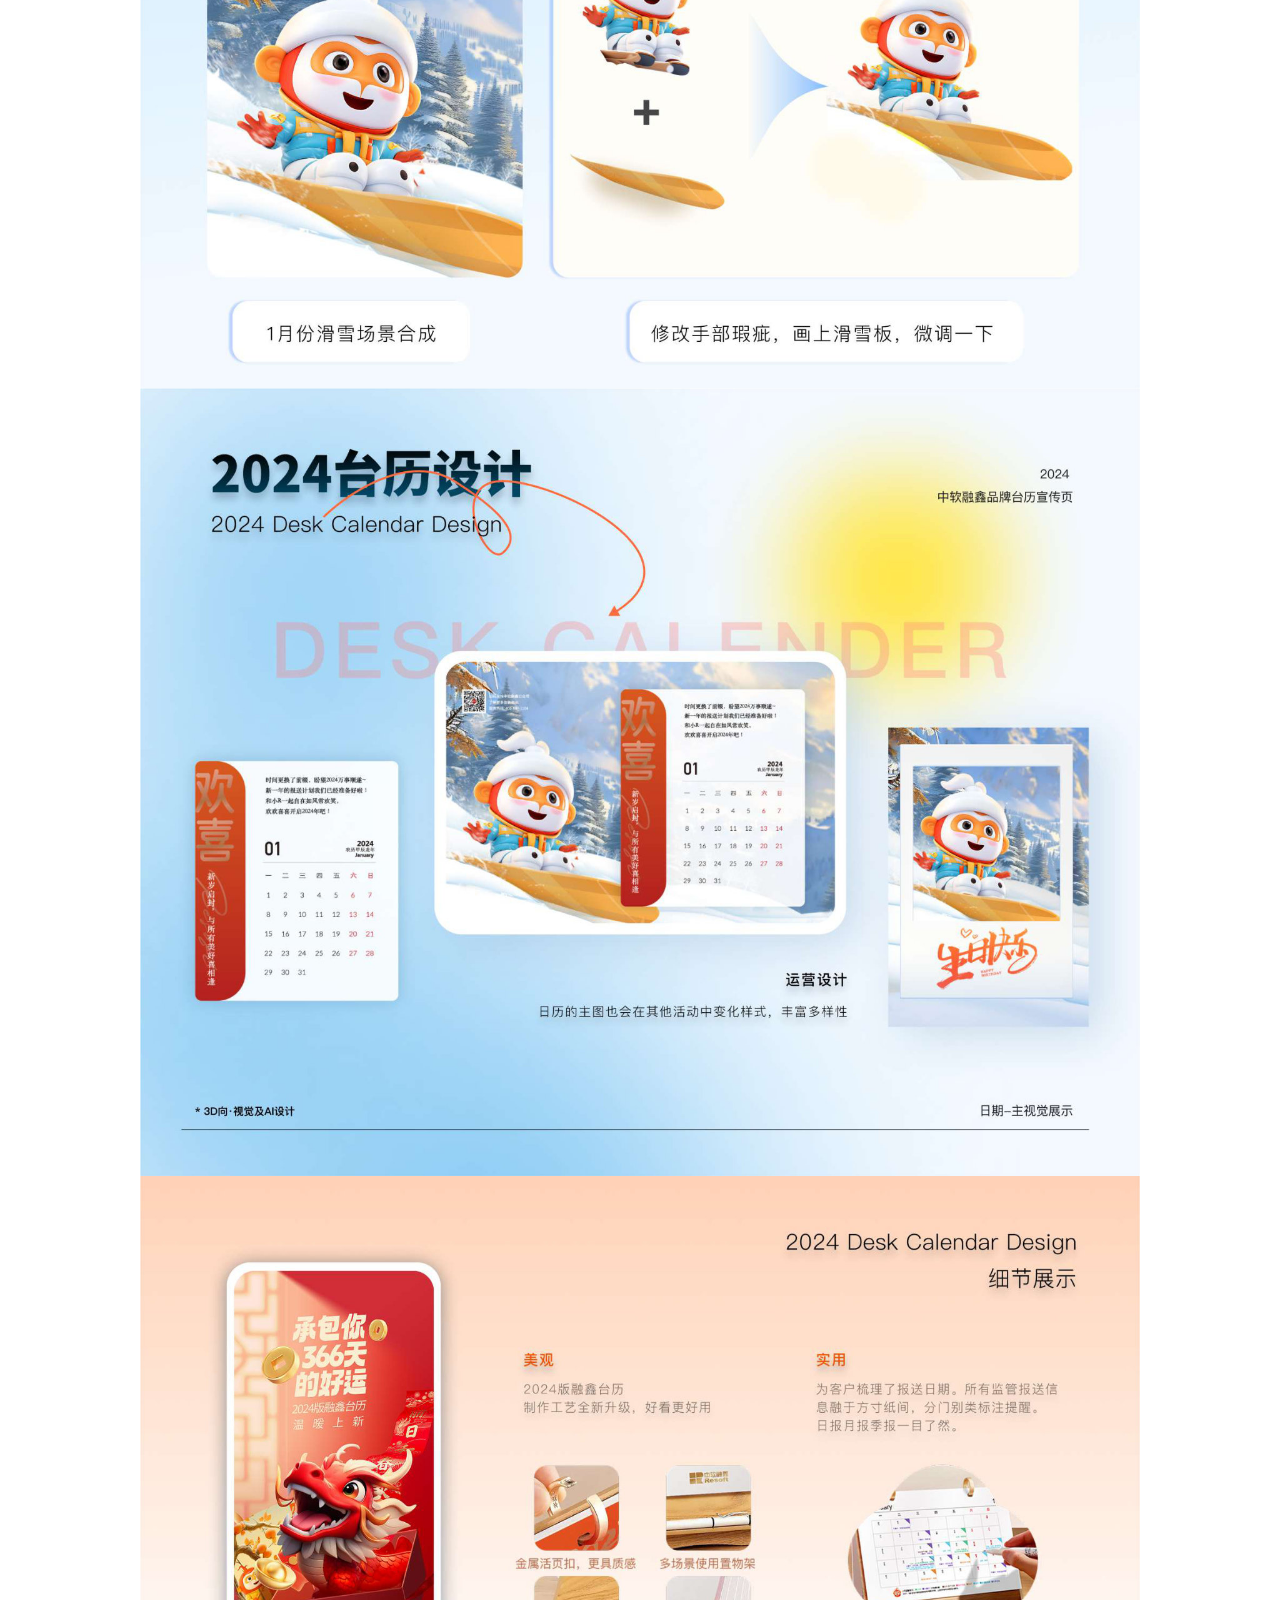
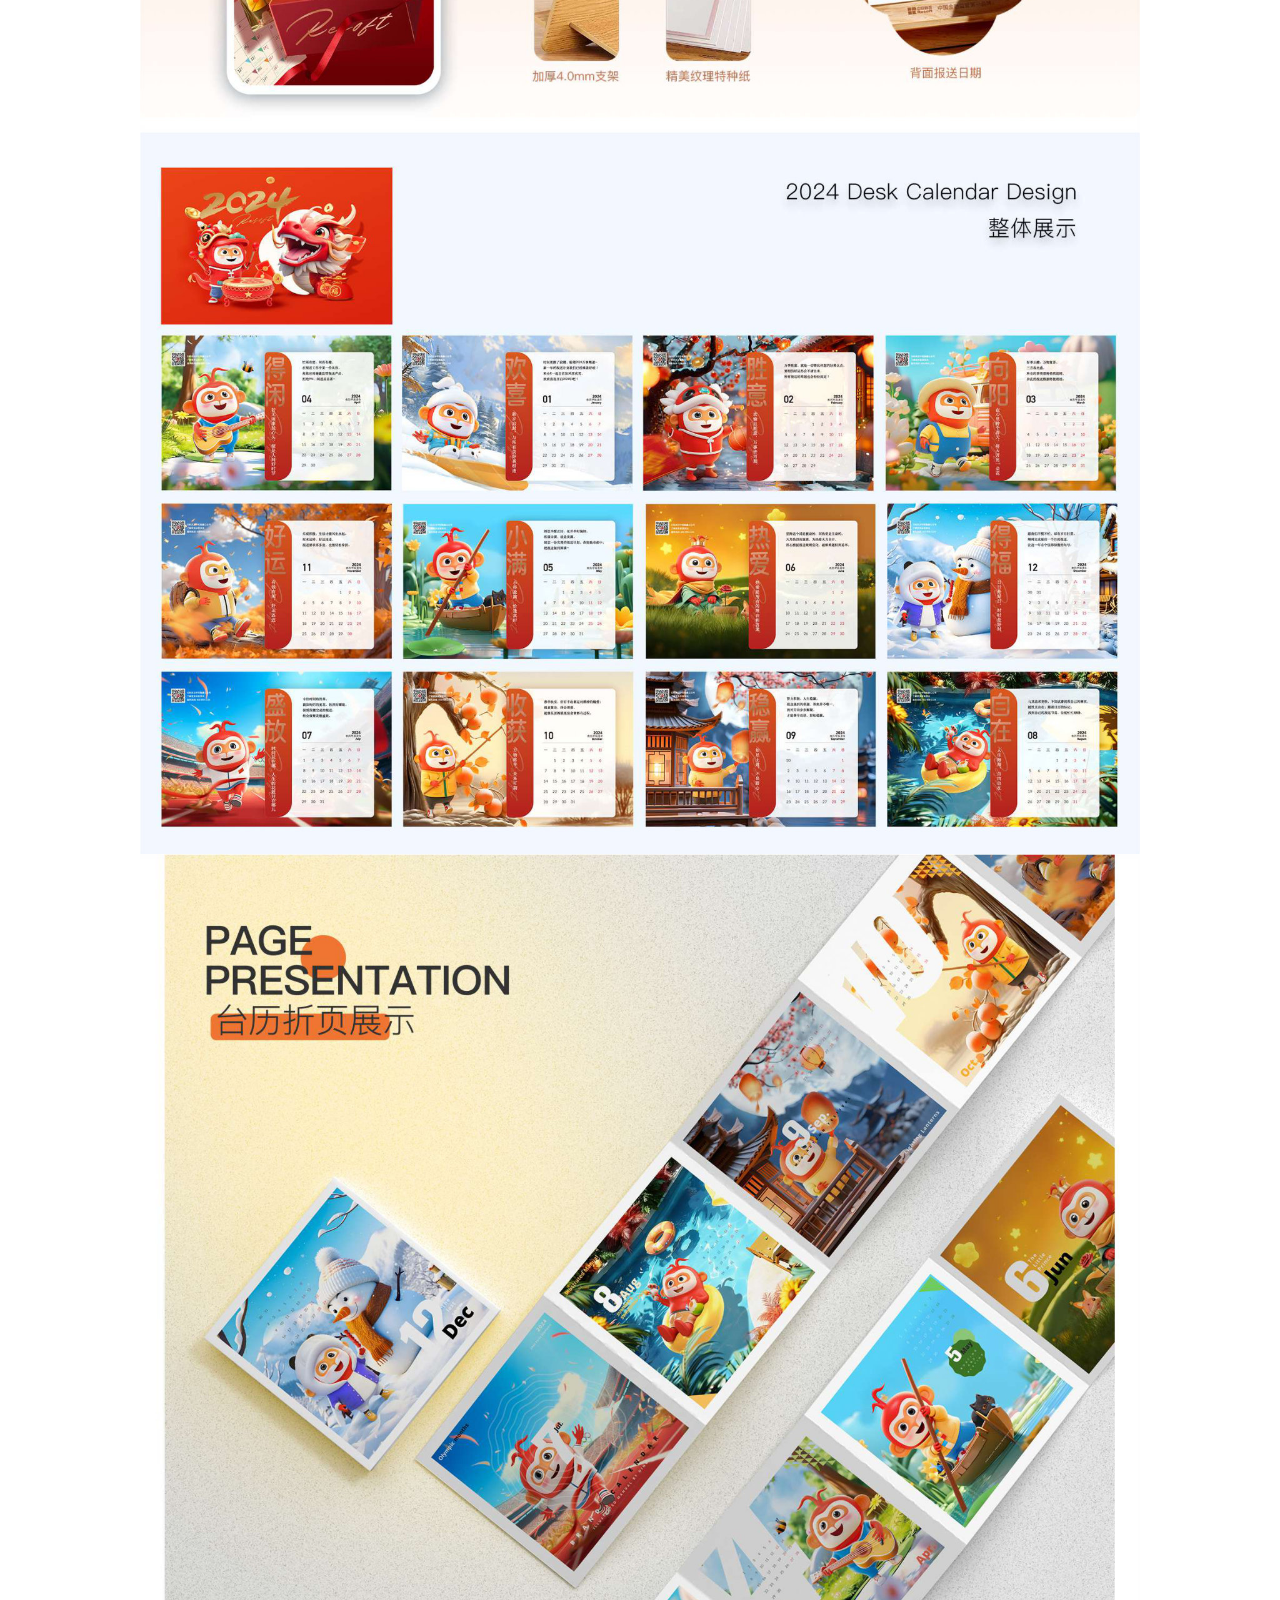
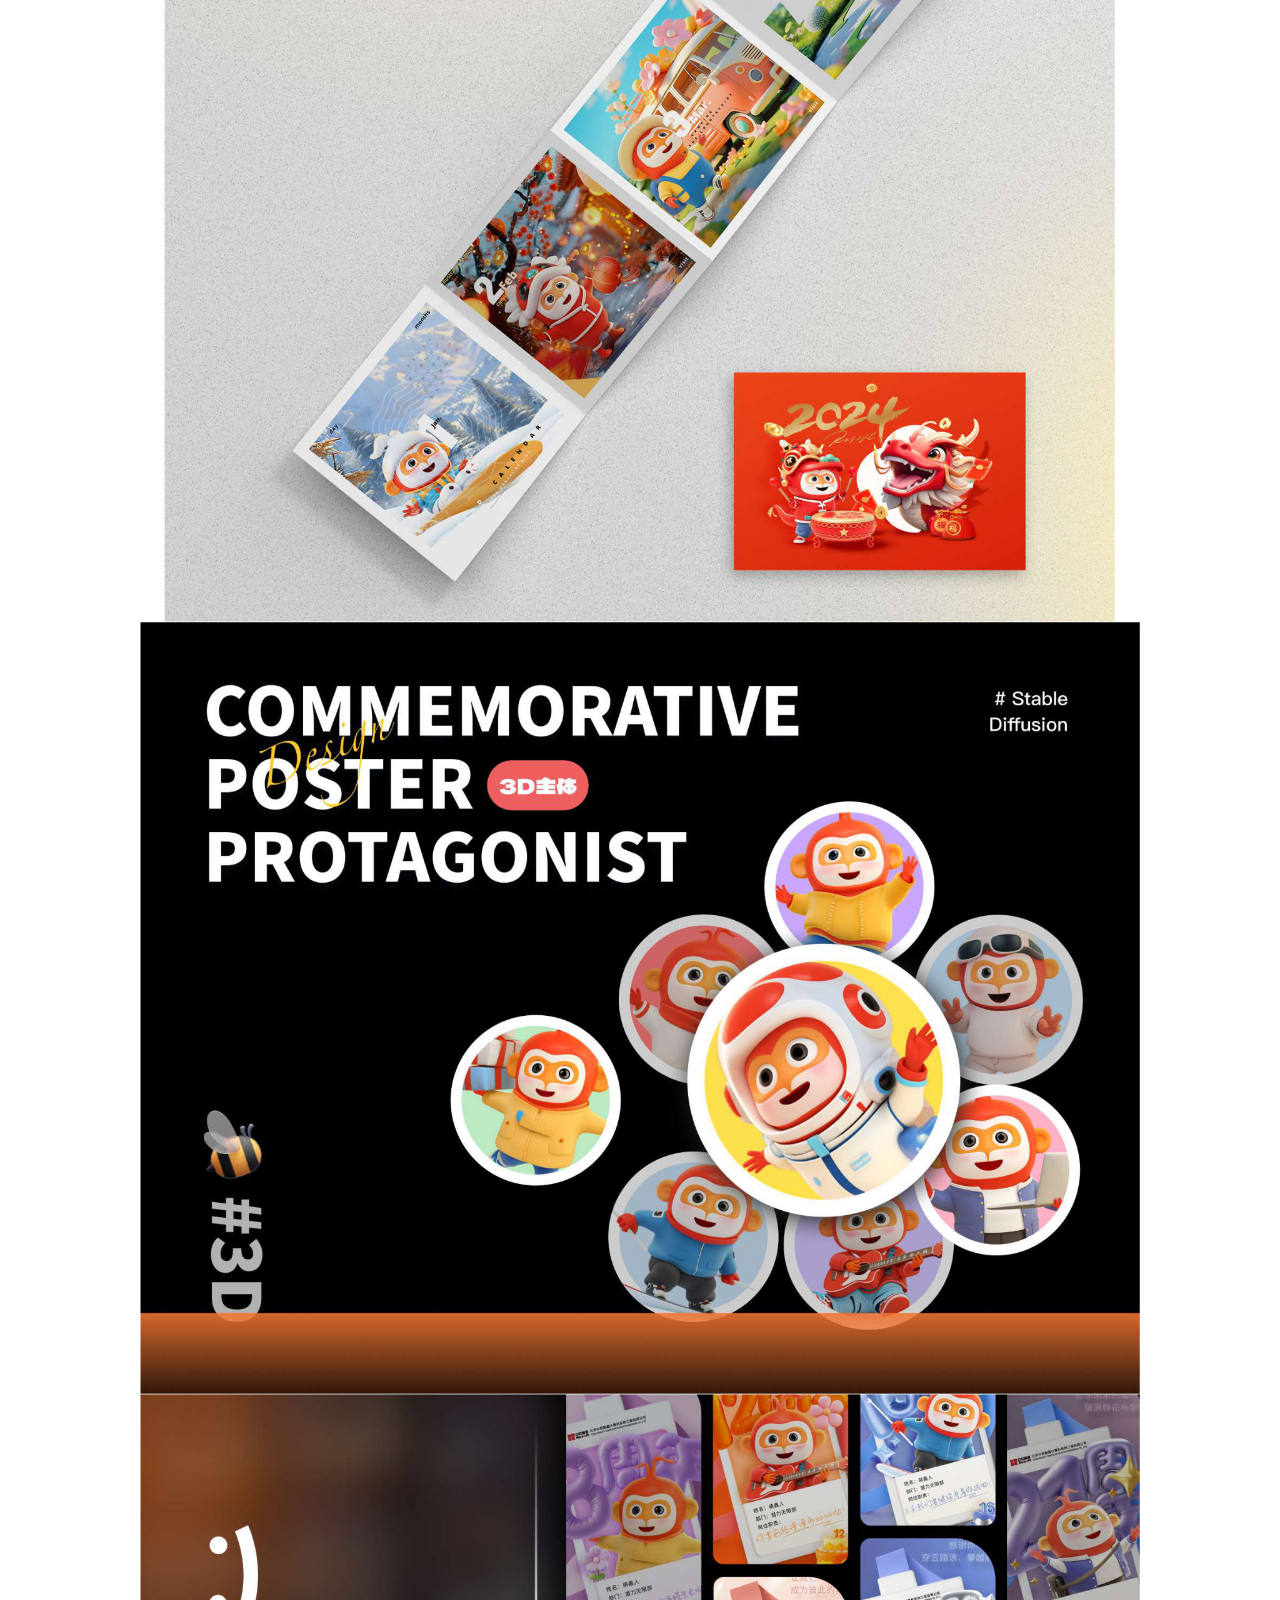
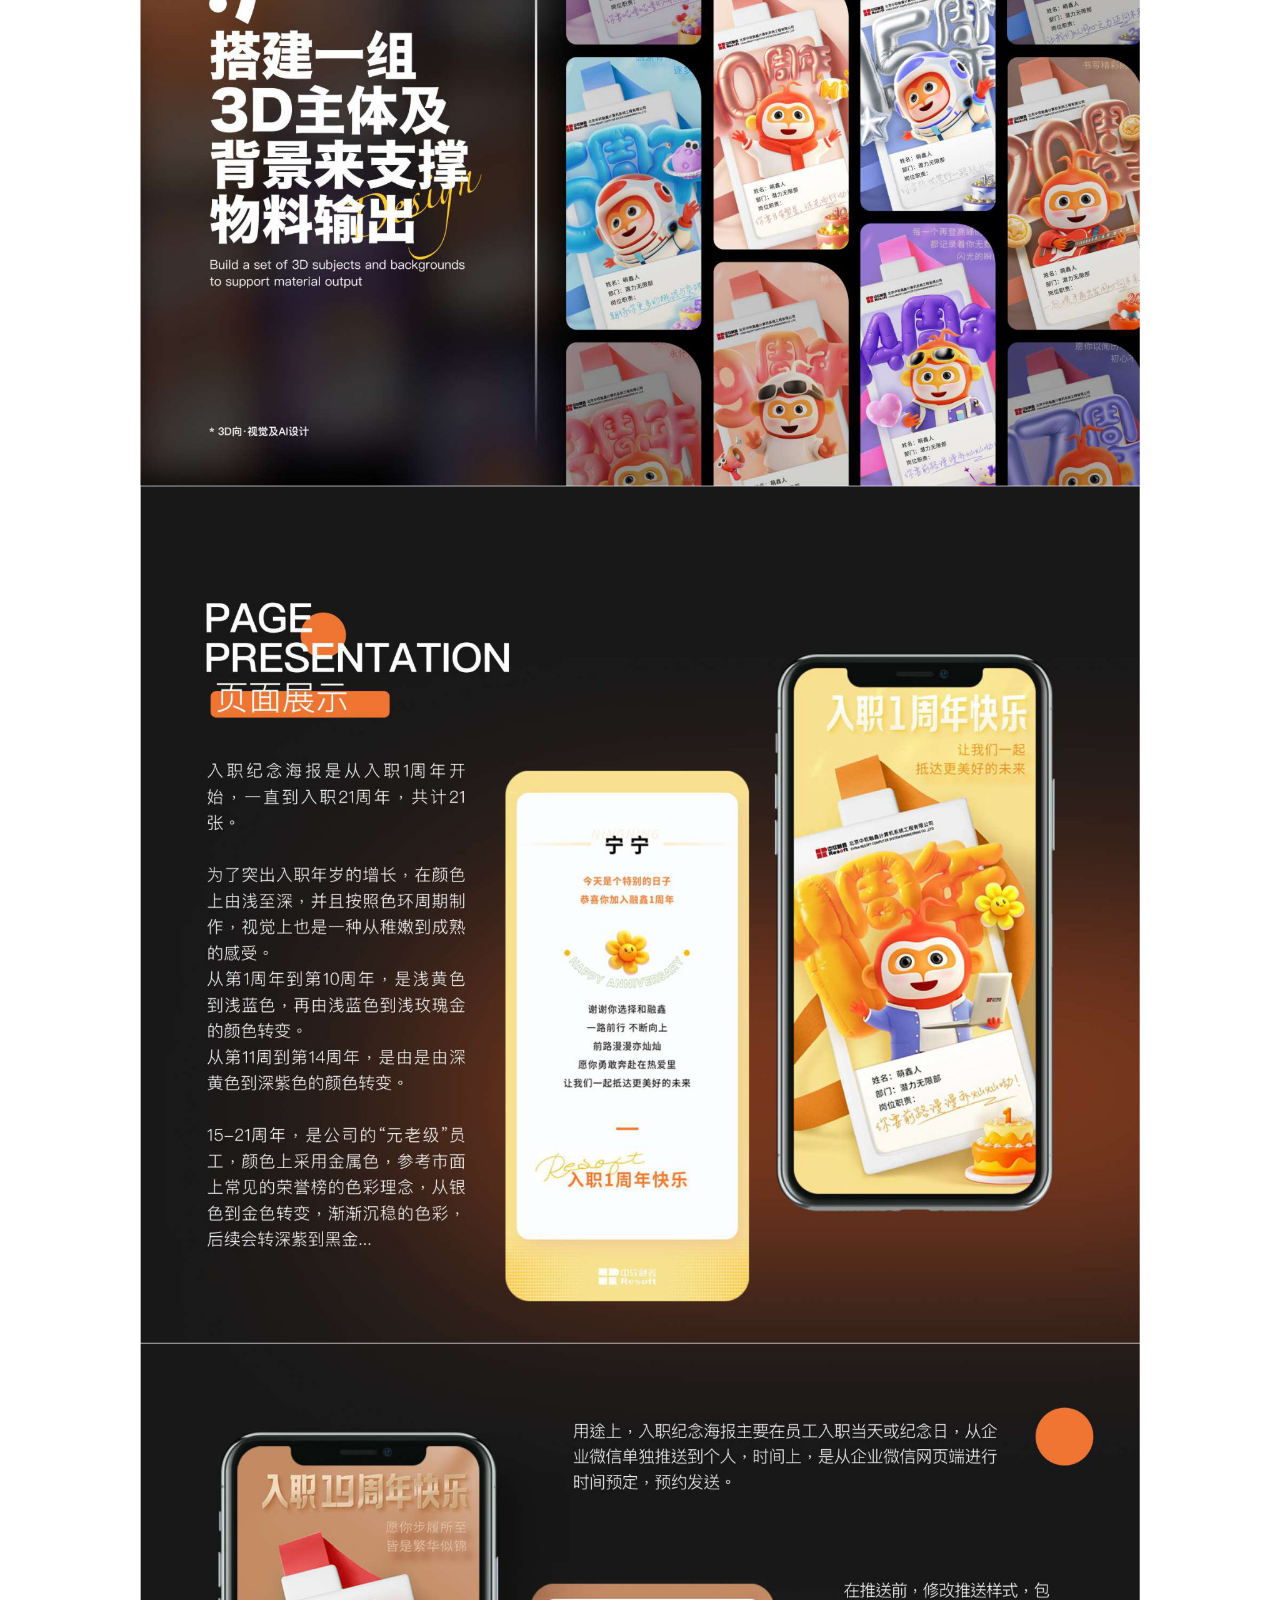
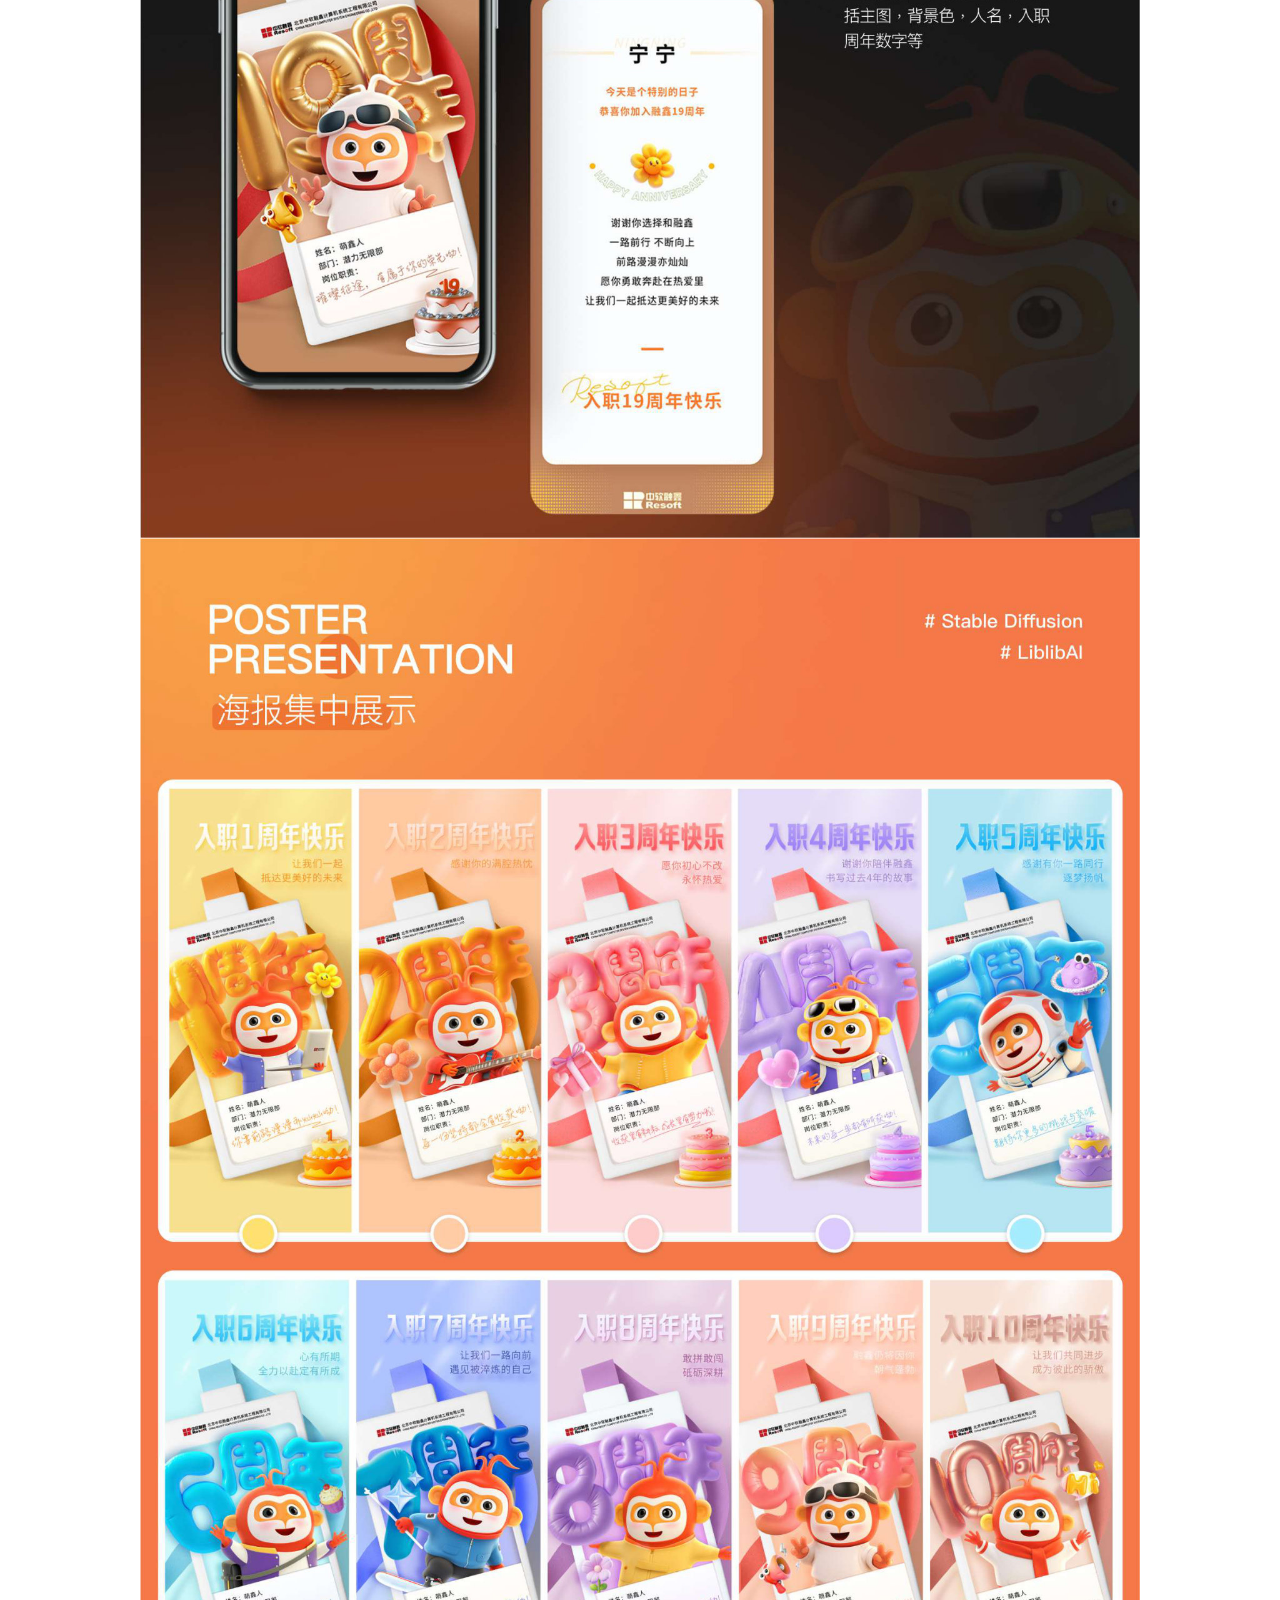
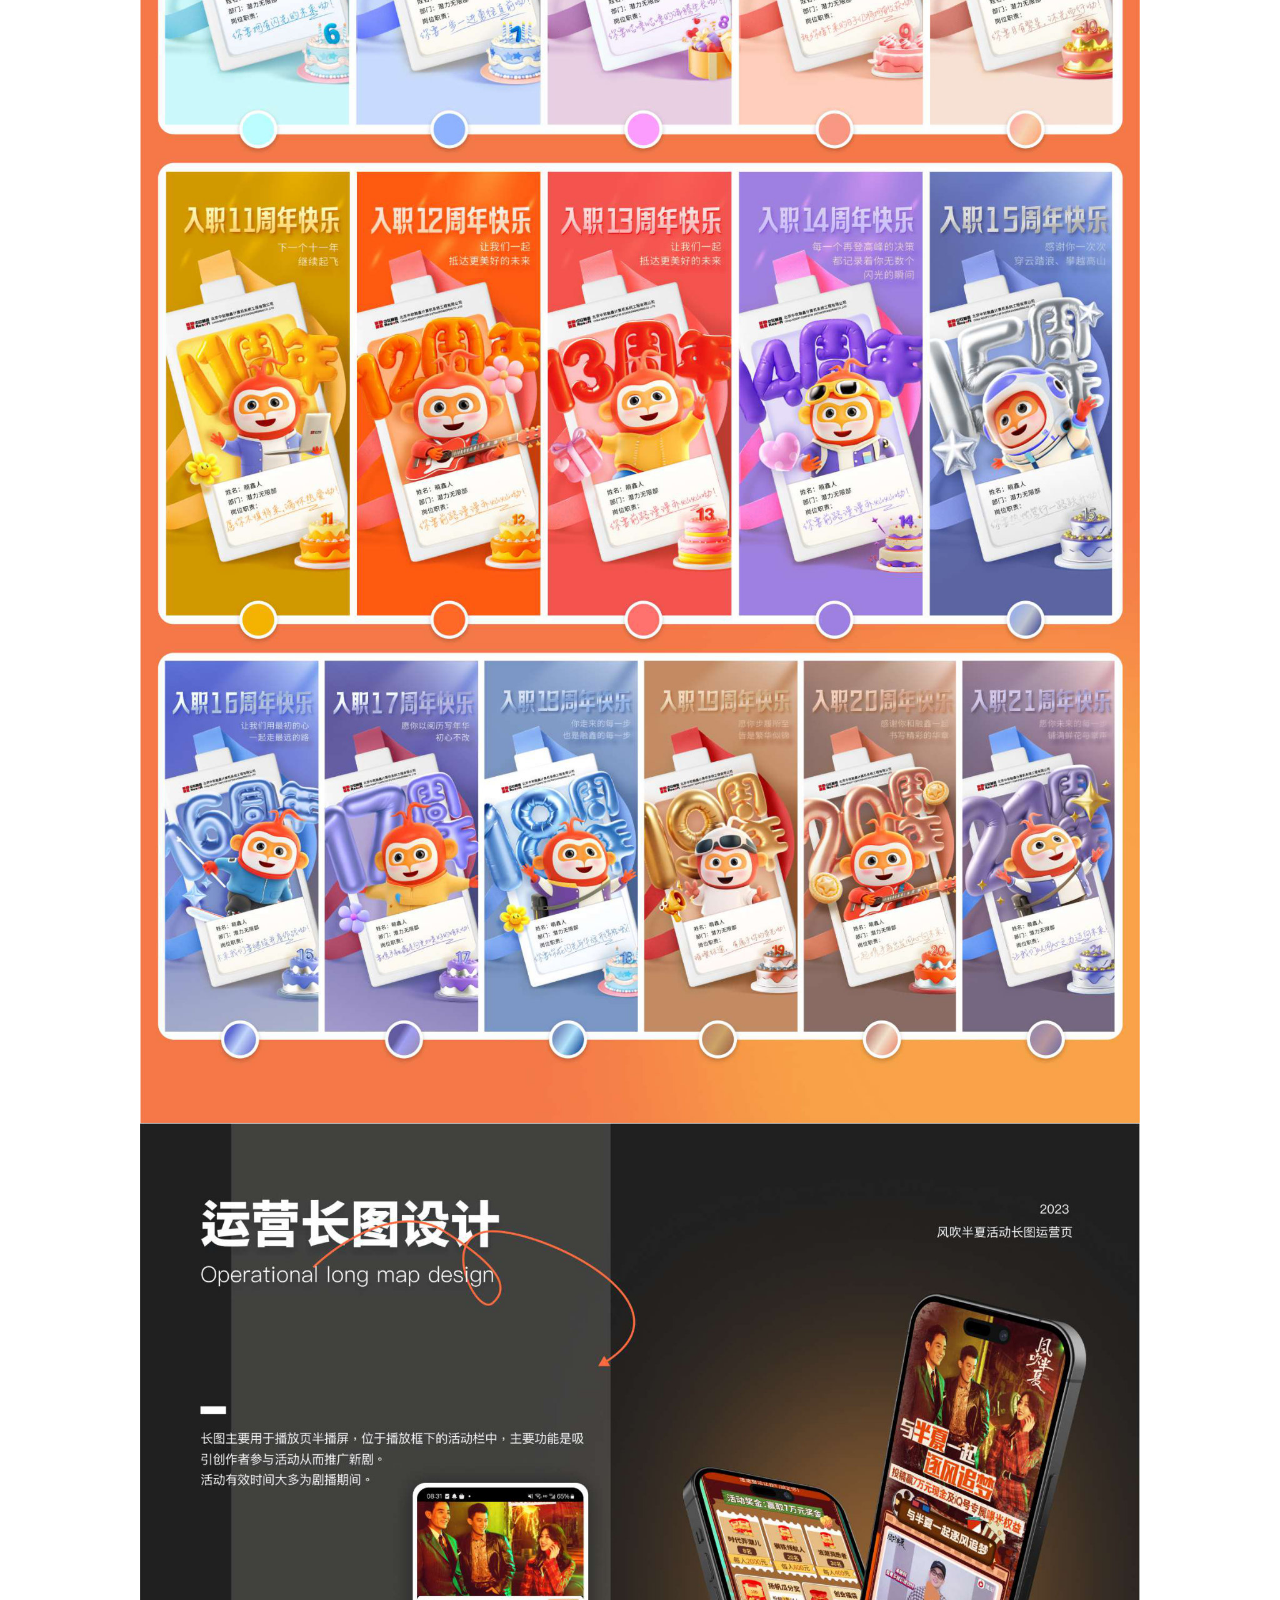
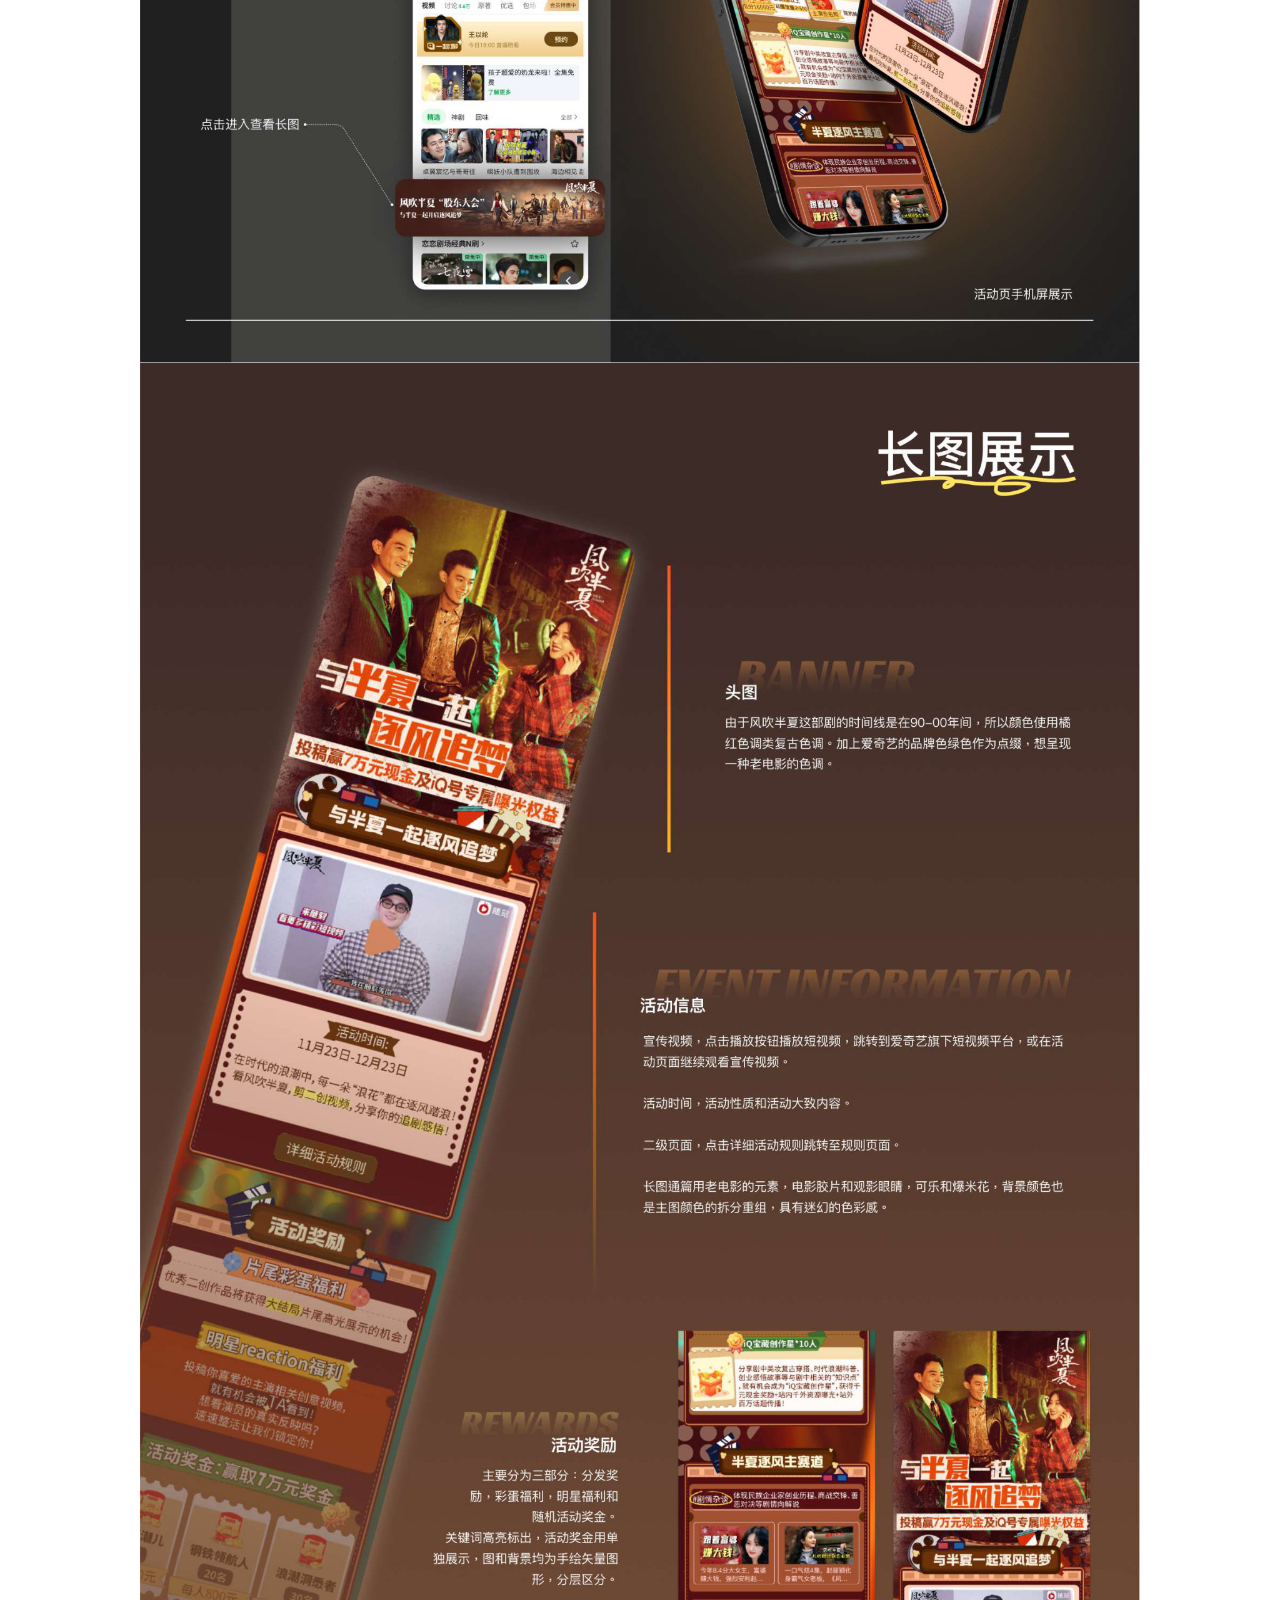
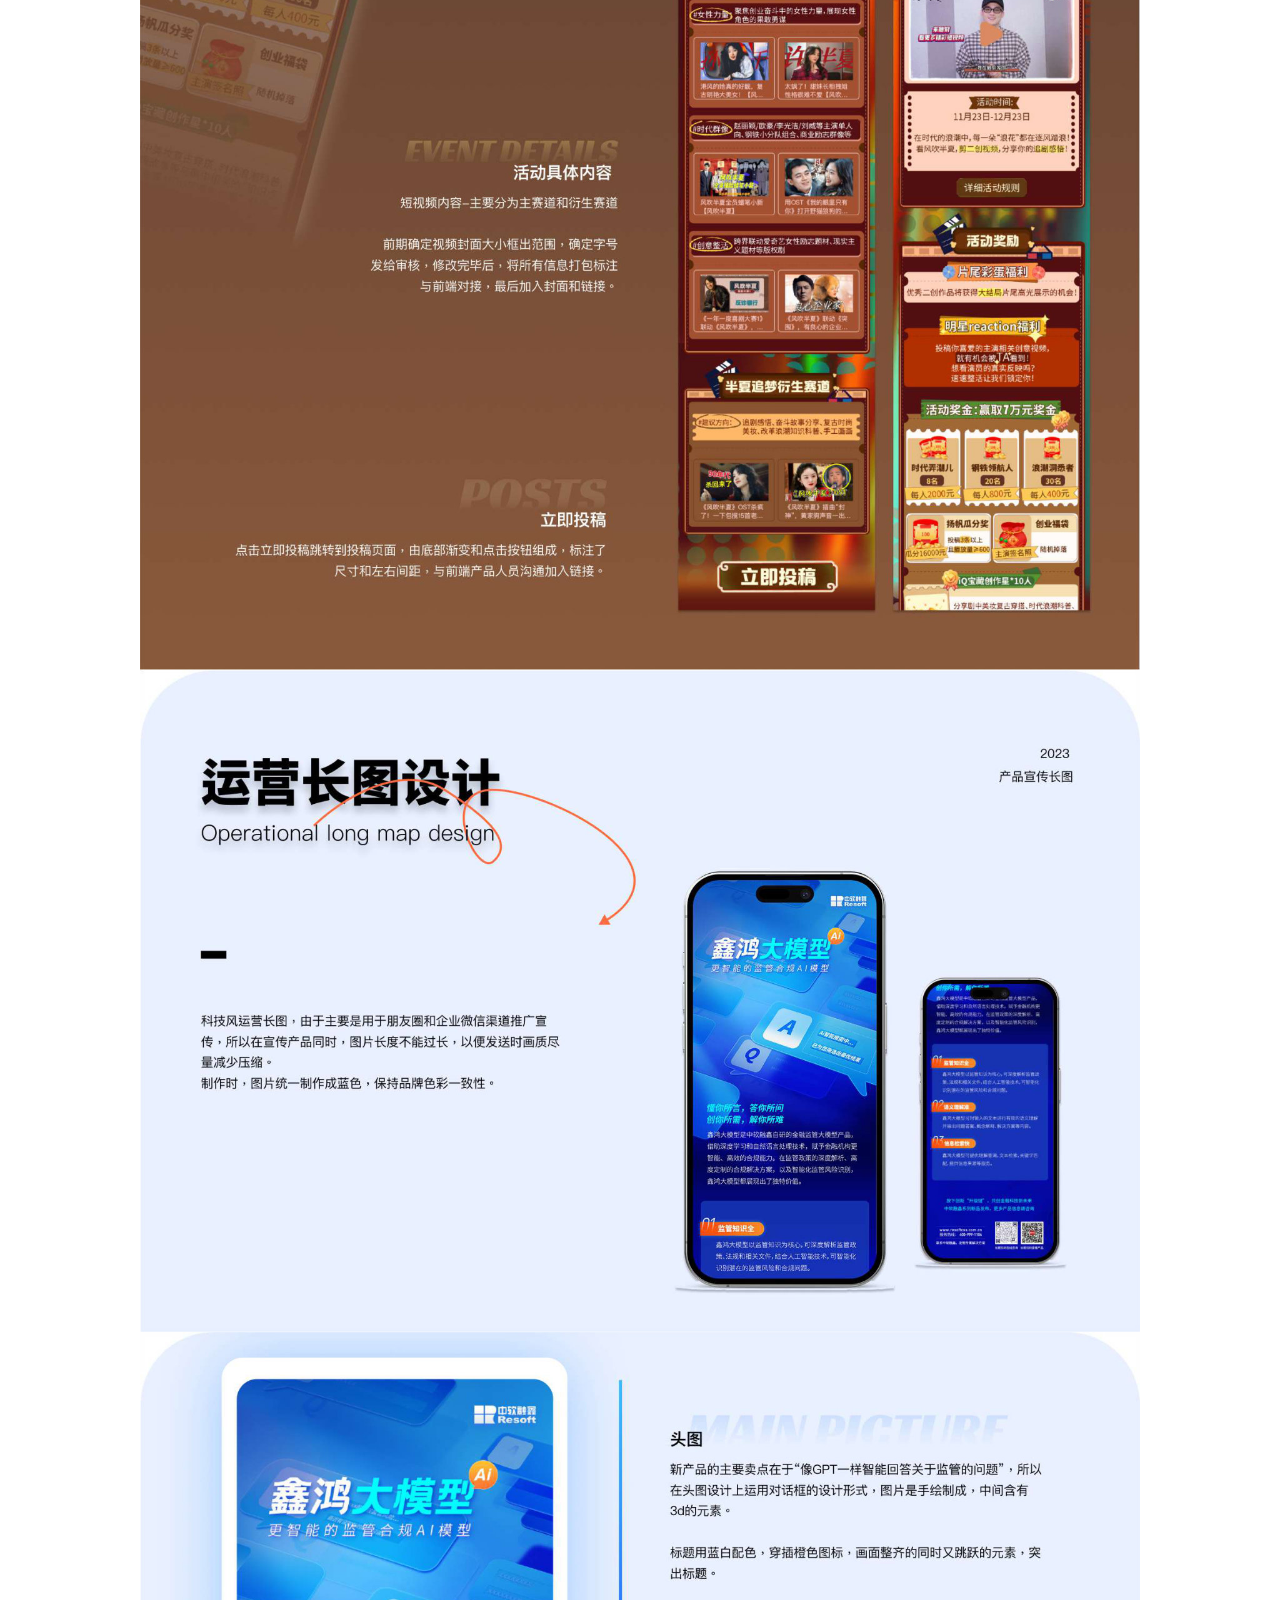
==== commit 6fd78ed9: "Add header/footer banner with frosted glass layer" ====
--- a/index.html
+++ b/index.html
@@ -7,9 +7,11 @@
   <style>
     * { margin: 0; padding: 0; box-sizing: border-box; }
     body { background: #fff; color: #111; font-family: -apple-system, "Helvetica Neue", Arial, sans-serif; }
-    .site-header { max-width: 1000px; margin: 0 auto; padding: 40px 24px 28px; text-align: center; }
-    .site-header h1 { font-size: 24px; font-weight: 700; letter-spacing: 0.02em; }
-    .site-header p { margin-top: 8px; font-size: 14px; color: #999; }
+    .site-header { position: relative; background-image: url('页眉.jpg'); background-size: cover; background-position: center; text-align: center; padding: 96px 24px; overflow: hidden; }
+    .frosted-layer { position: absolute; top: 0; left: 0; right: 0; bottom: 0; background: rgba(255, 255, 255, 0.55); backdrop-filter: blur(14px); -webkit-backdrop-filter: blur(14px); }
+    .header-content { position: relative; z-index: 1; }
+    .site-header h1 { font-size: 26px; font-weight: 700; letter-spacing: 0.02em; color: #111; }
+    .site-header p { margin-top: 8px; font-size: 14px; color: #444; }
     .portfolio { max-width: 1000px; margin: 0 auto; }
     .portfolio img { width: 100%; display: block; }
     .video-section { max-width: 1000px; margin: 0 auto; padding: 64px 24px 40px; }
@@ -22,9 +24,10 @@
     .video-card figcaption { padding: 12px 2px 0; }
     .video-card h3 { font-size: 16px; font-weight: 600; }
     .video-card p { margin-top: 6px; font-size: 13px; color: #888; line-height: 1.6; }
-    .site-footer { max-width: 1000px; margin: 0 auto; padding: 40px 24px; text-align: center; color: #bbb; font-size: 13px; }
+    .site-footer { position: relative; background-image: url('封底.jpg'); background-size: cover; background-position: center; text-align: center; padding: 80px 24px; overflow: hidden; }
+    .footer-content { position: relative; z-index: 1; color: #333; font-size: 13px; }
     @media (max-width: 680px) {
-      .site-header { padding: 28px 16px 20px; }
+      .site-header { padding: 56px 16px 48px; }
       .site-header h1 { font-size: 20px; }
       .video-section { padding: 48px 16px 32px; }
       .video-grid { grid-template-columns: repeat(2, 1fr); gap: 16px; }
@@ -33,8 +36,11 @@
 </head>
 <body>
   <header class="site-header">
-    <h1>宁宁 · 作品集</h1>
-    <p>Ai 视觉设计师</p>
+    <div class="frosted-layer"></div>
+    <div class="header-content">
+      <h1>宁宁 · 作品集</h1>
+      <p>Ai 视觉设计师</p>
+    </div>
   </header>
   <main class="portfolio">
     <img src="pages/page_01.jpg" alt="作品集第1页" loading="lazy" />
@@ -146,6 +152,9 @@
     </figure>
     </div>
   </section>
-  <footer class="site-footer">© 宁宁作品集</footer>
+  <footer class="site-footer">
+    <div class="frosted-layer"></div>
+    <div class="footer-content">© 宁宁作品集</div>
+  </footer>
 </body>
 </html>
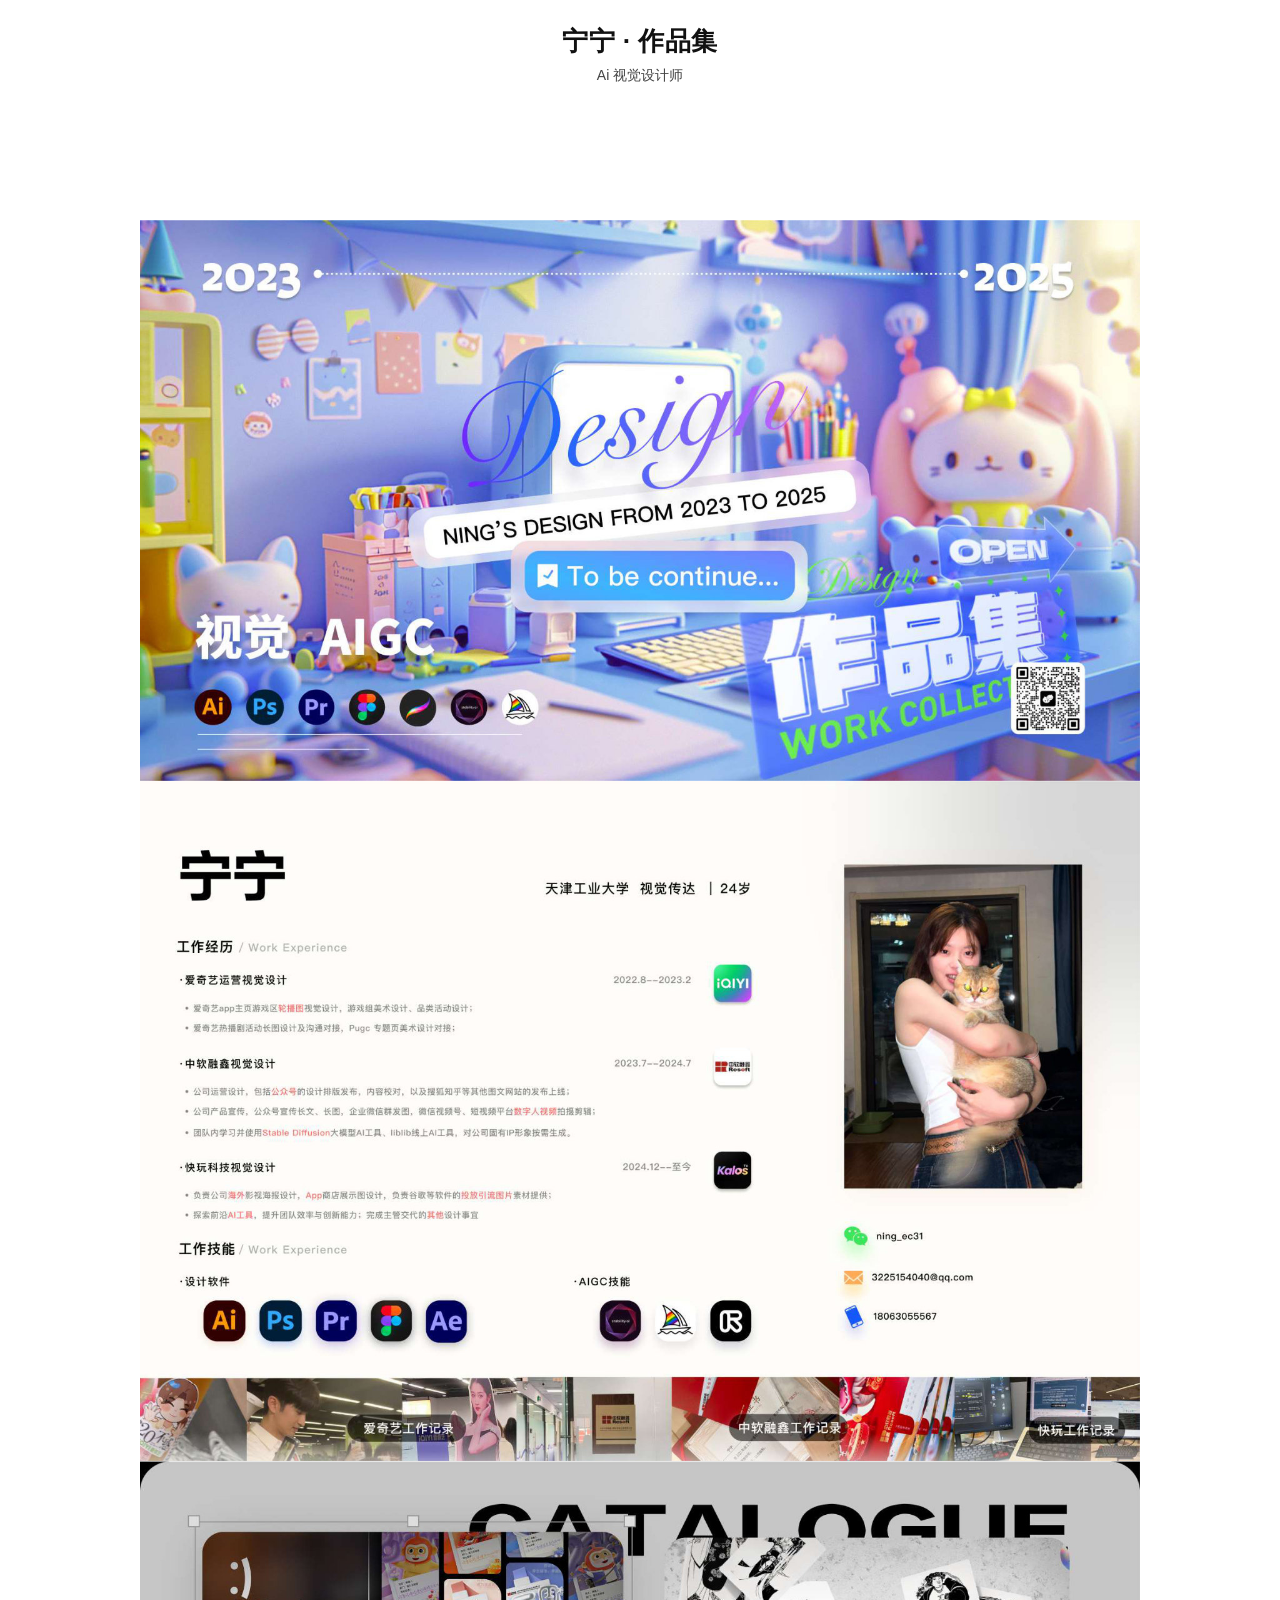
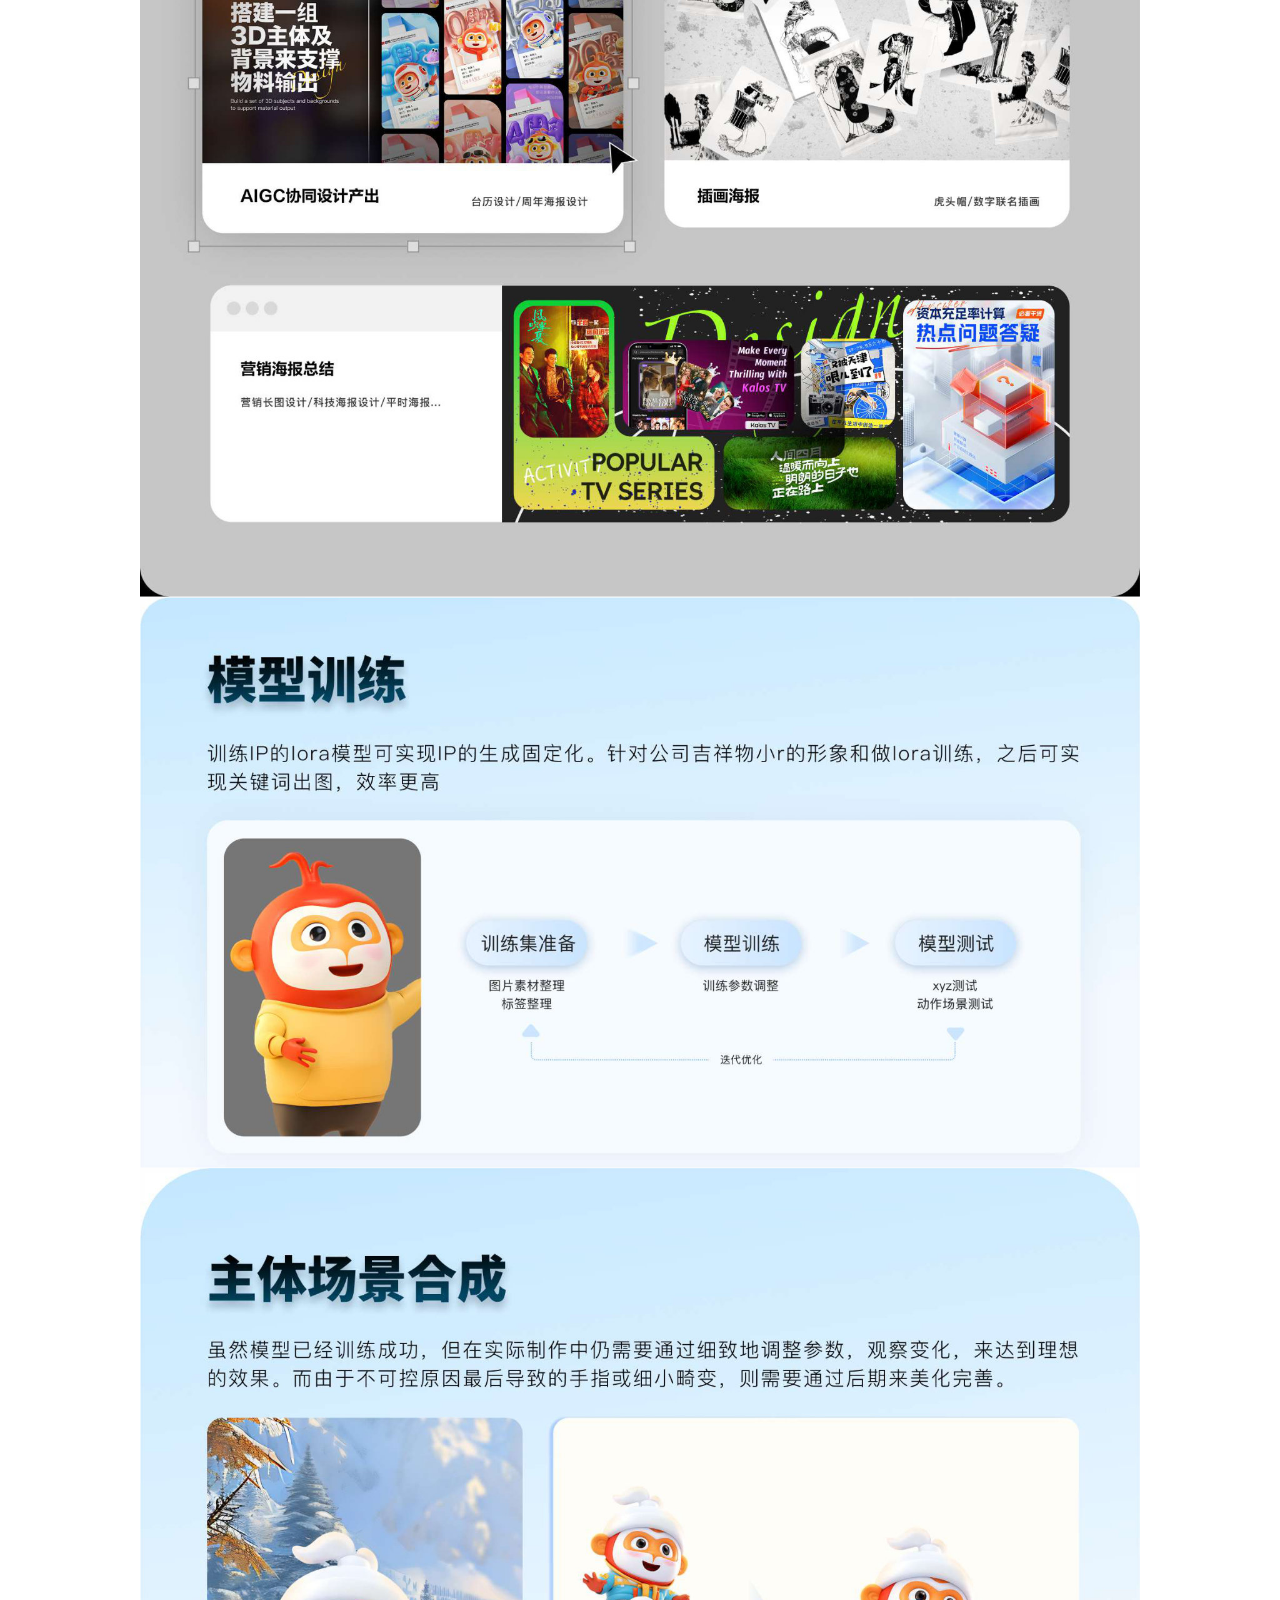
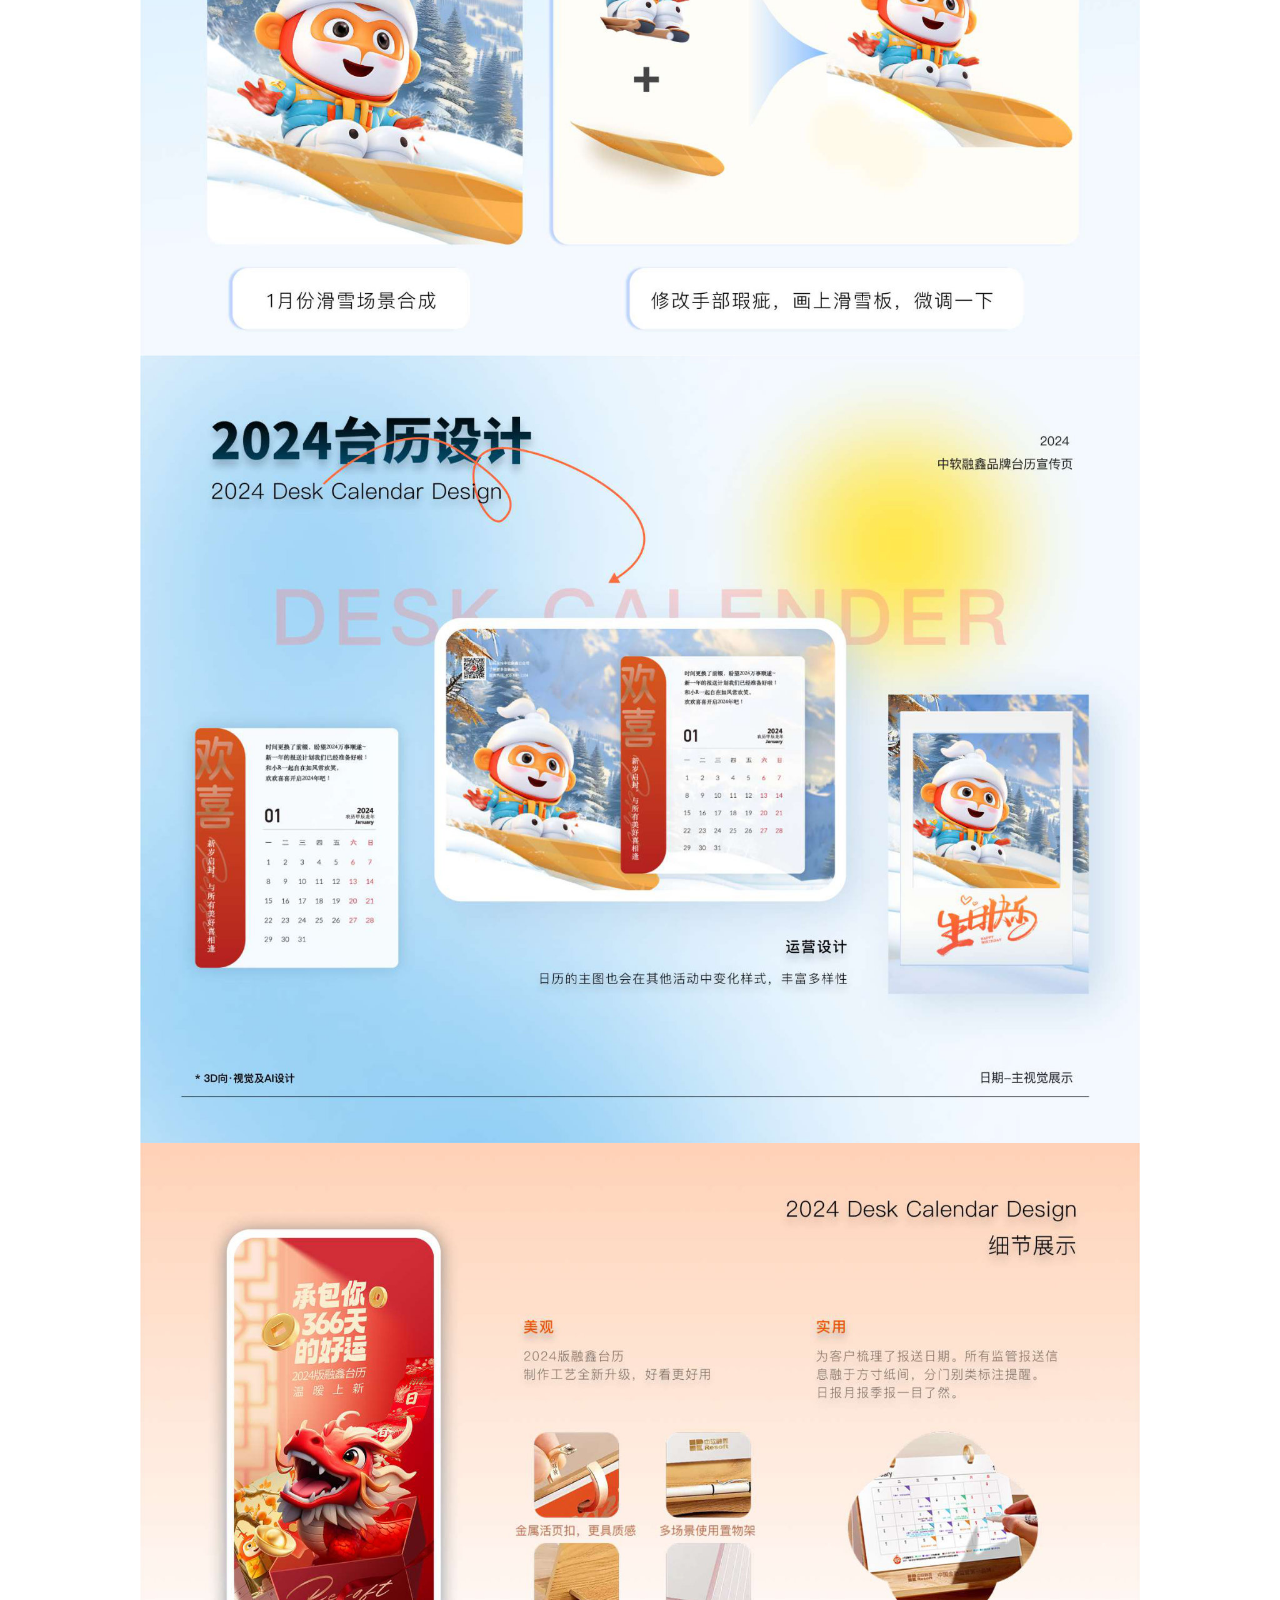
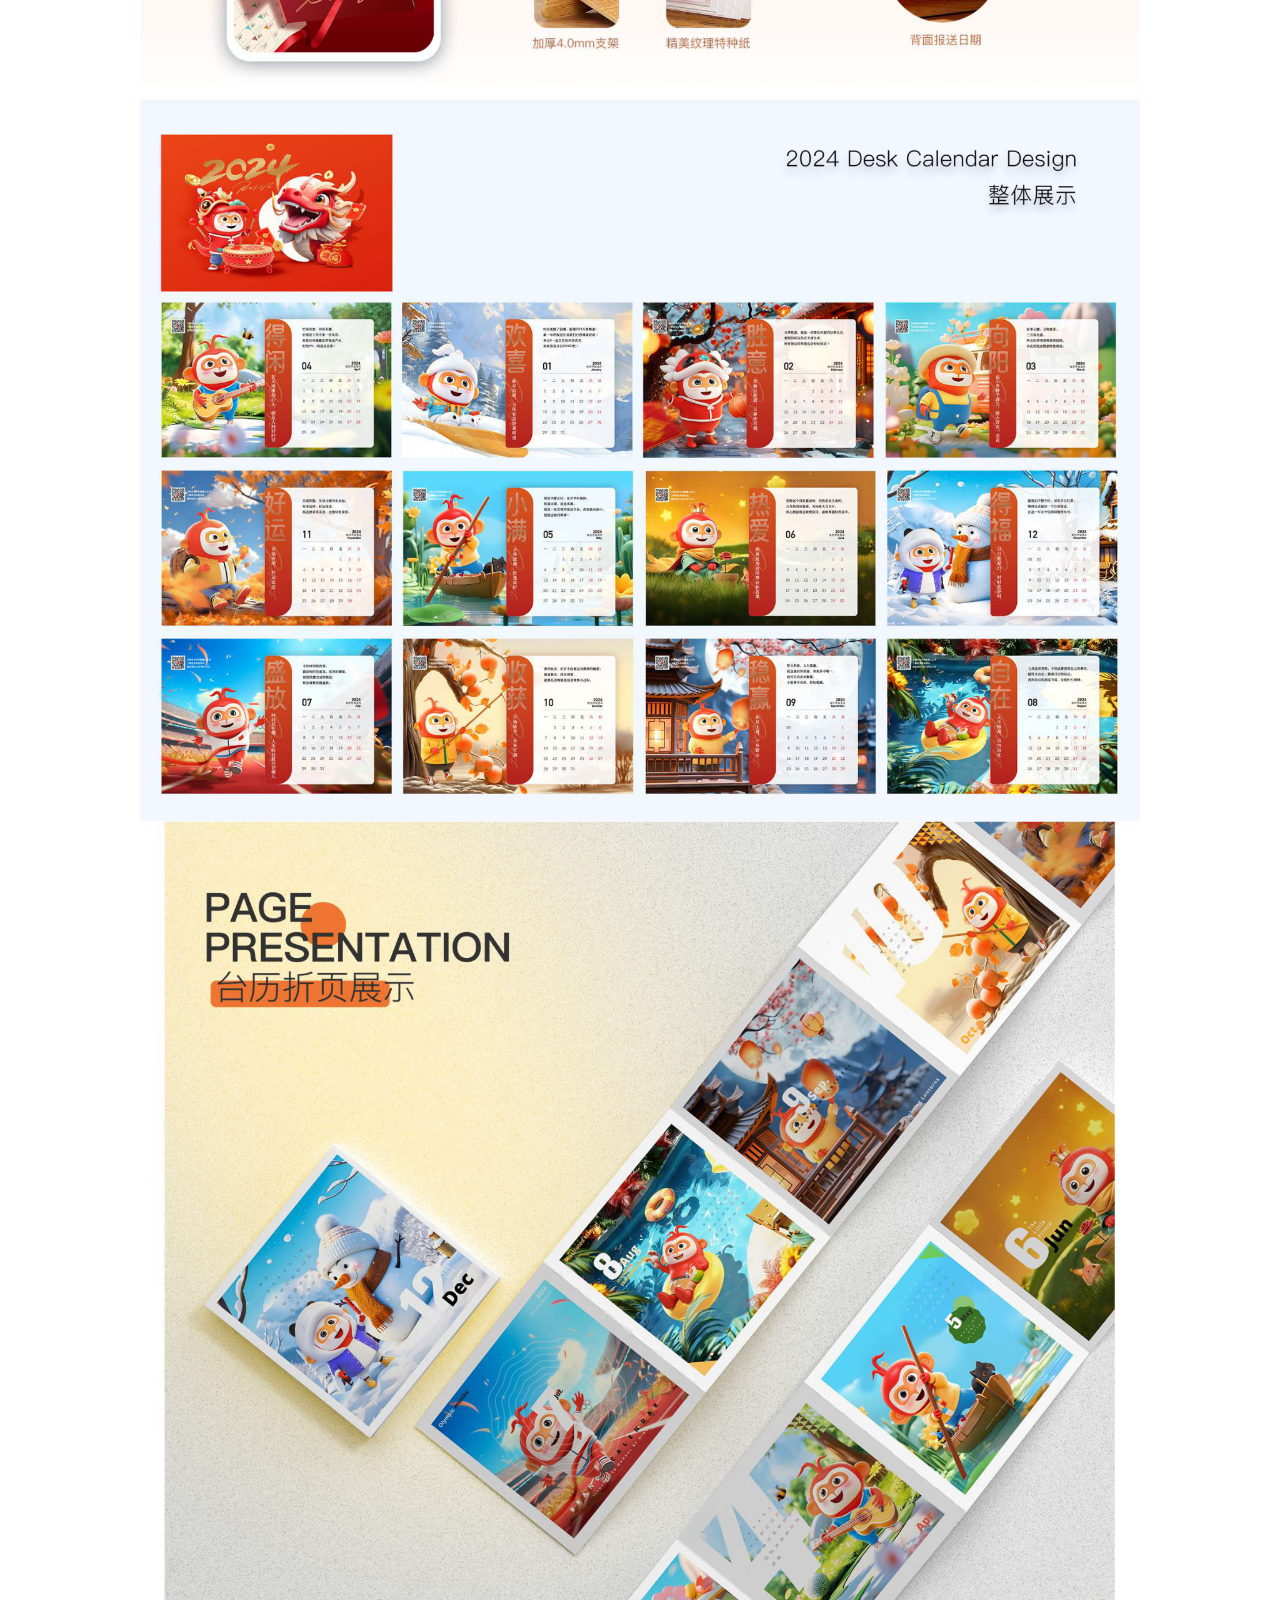
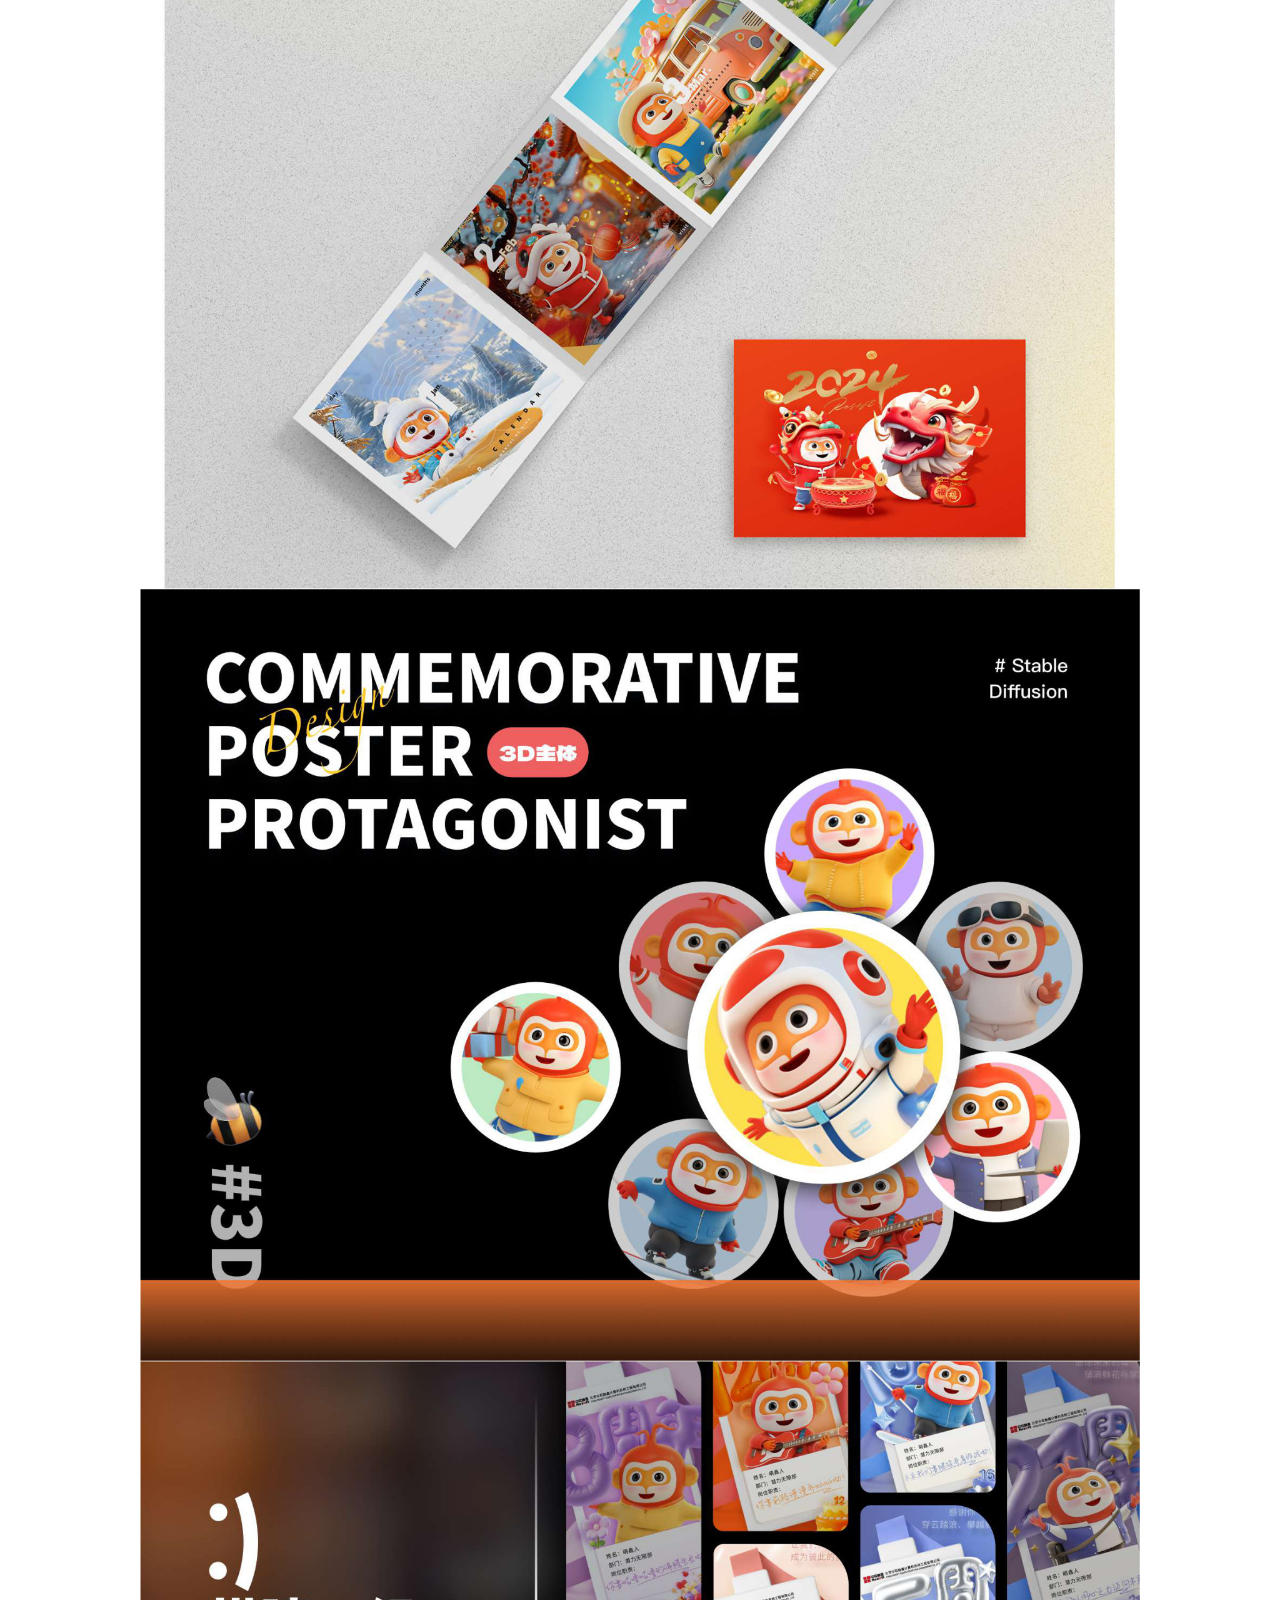
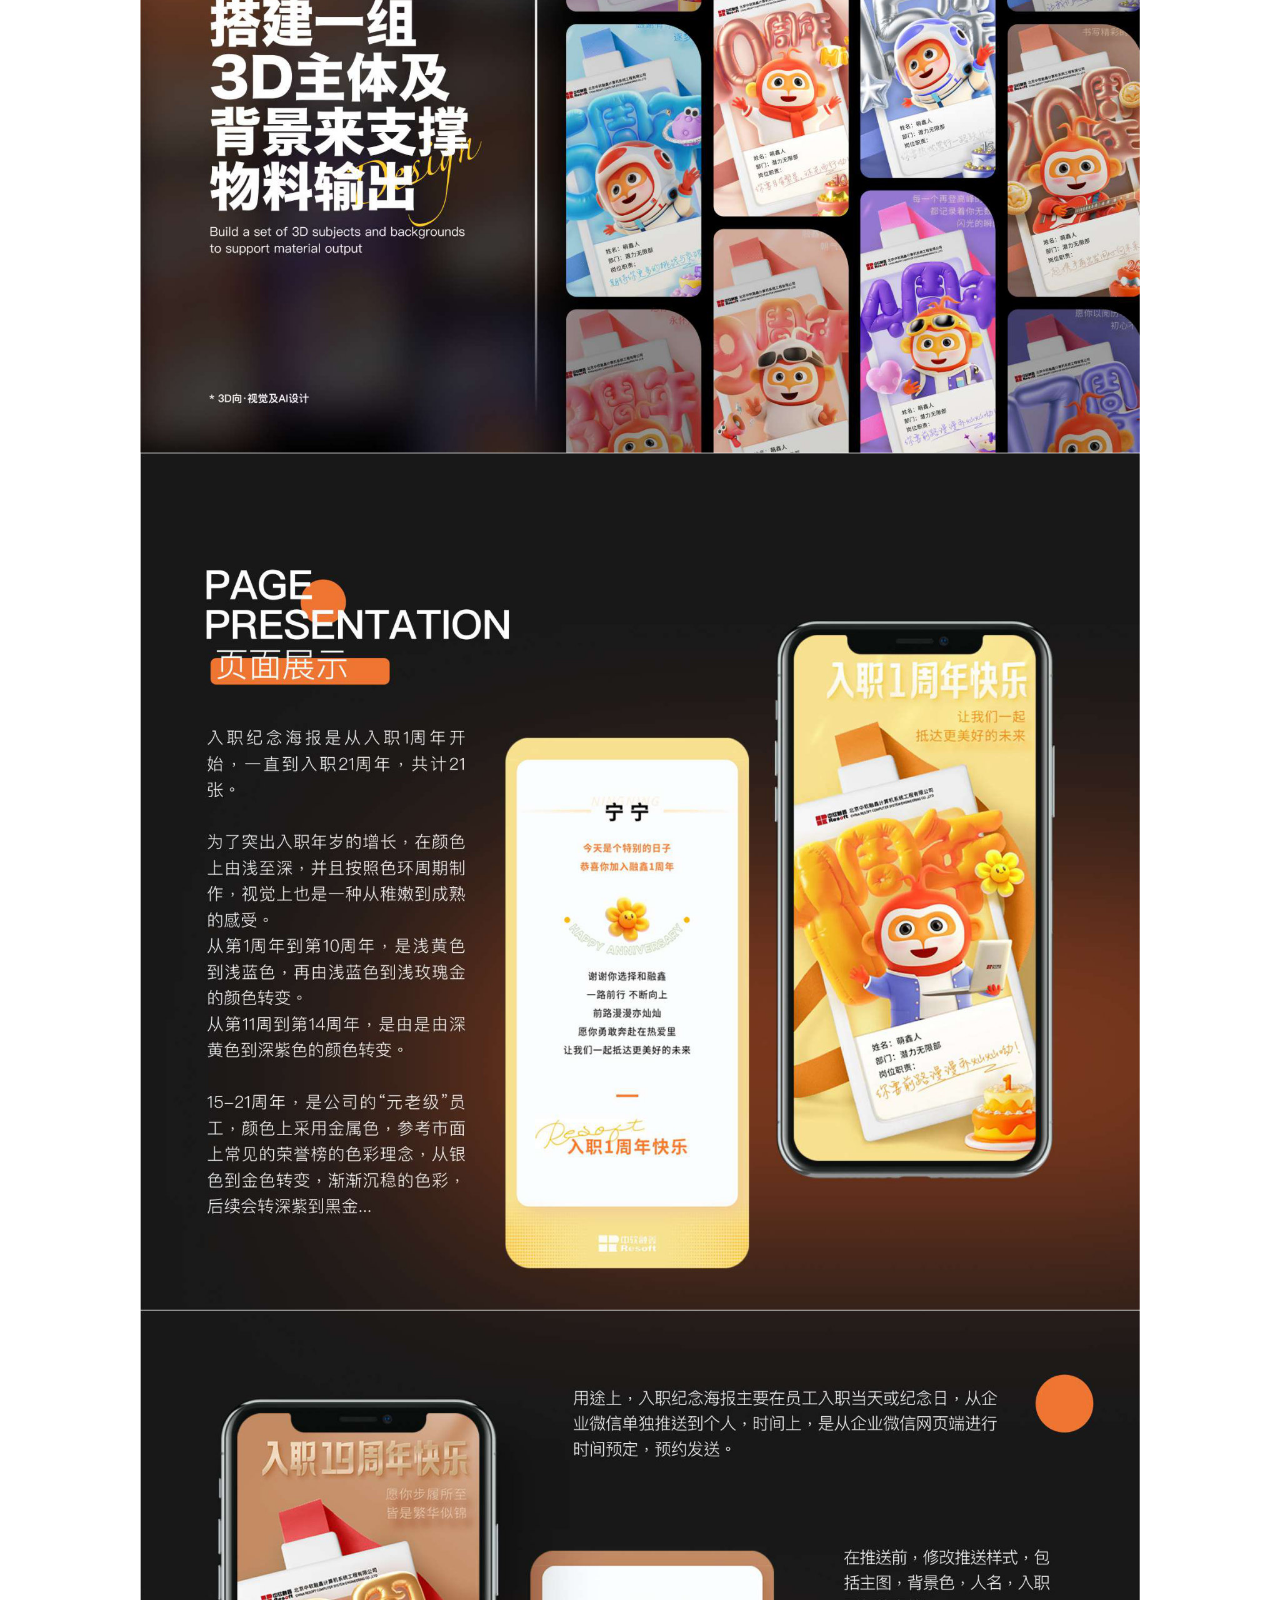
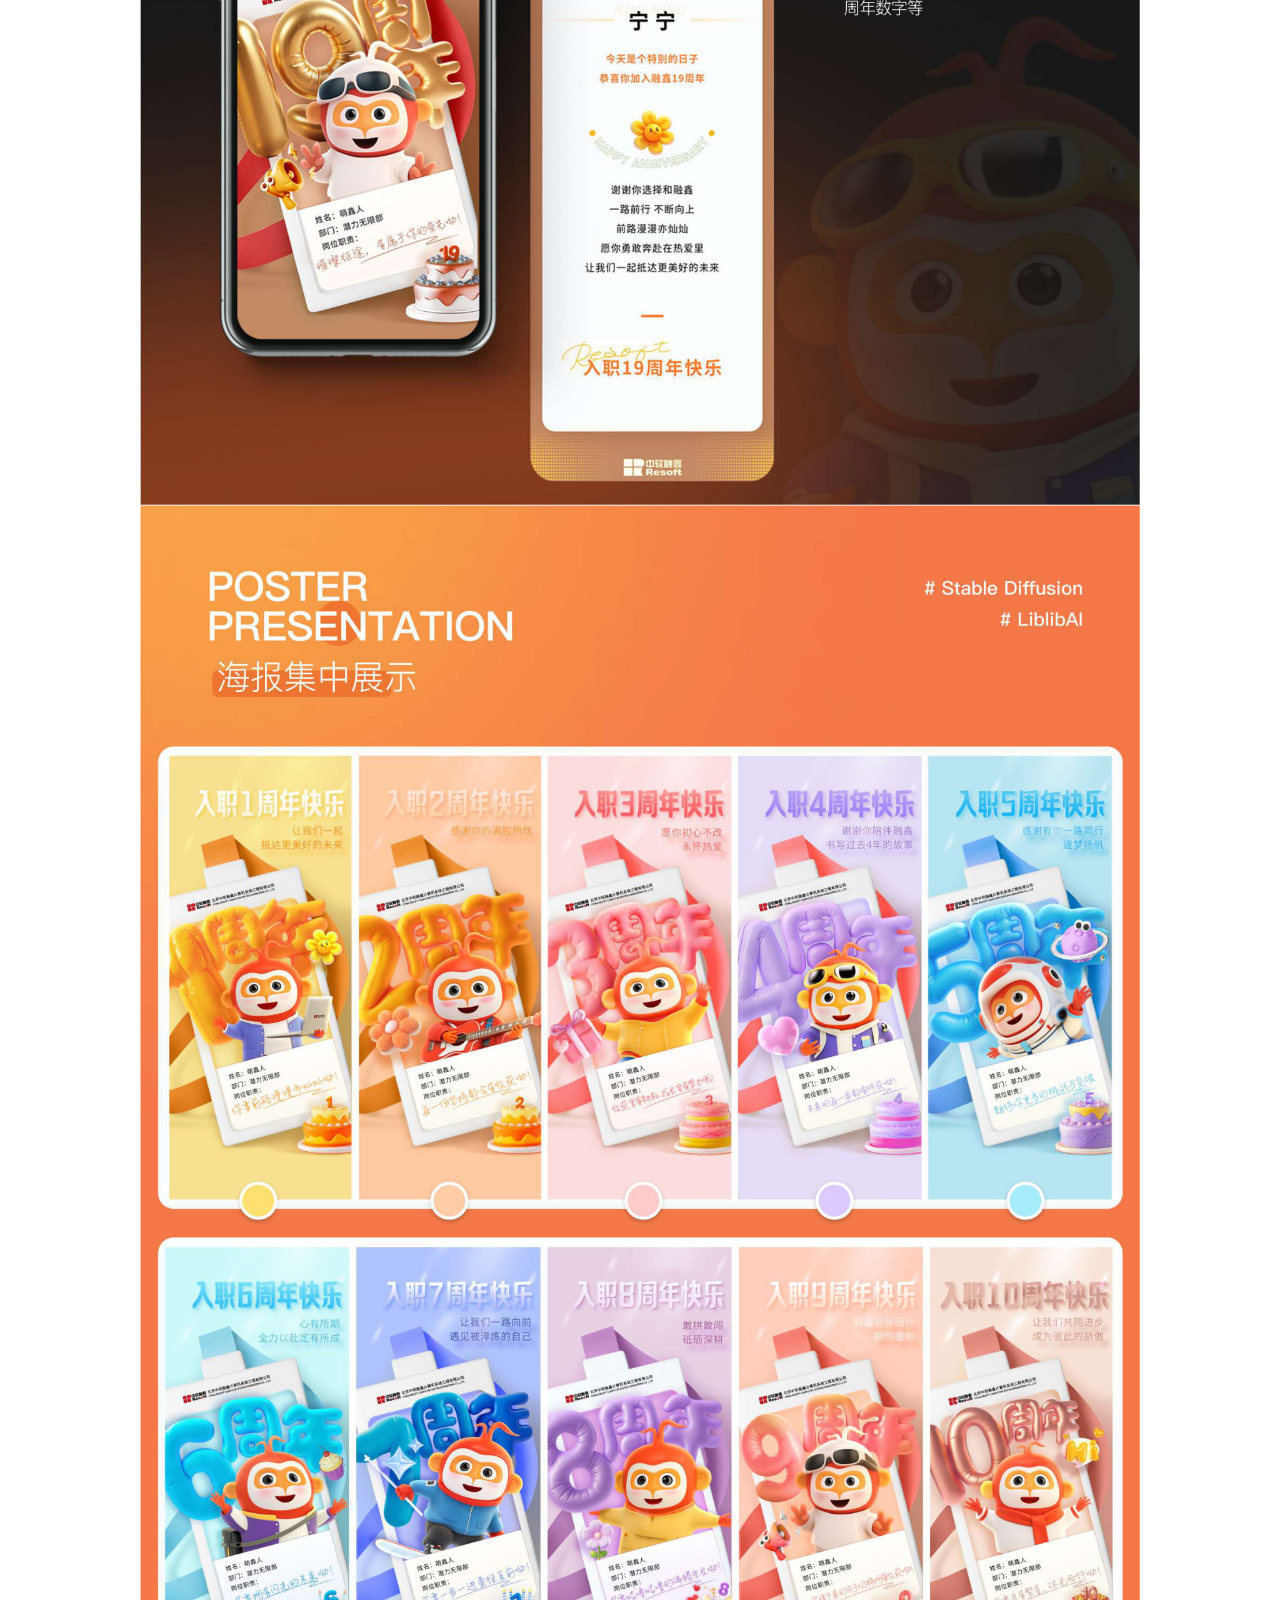
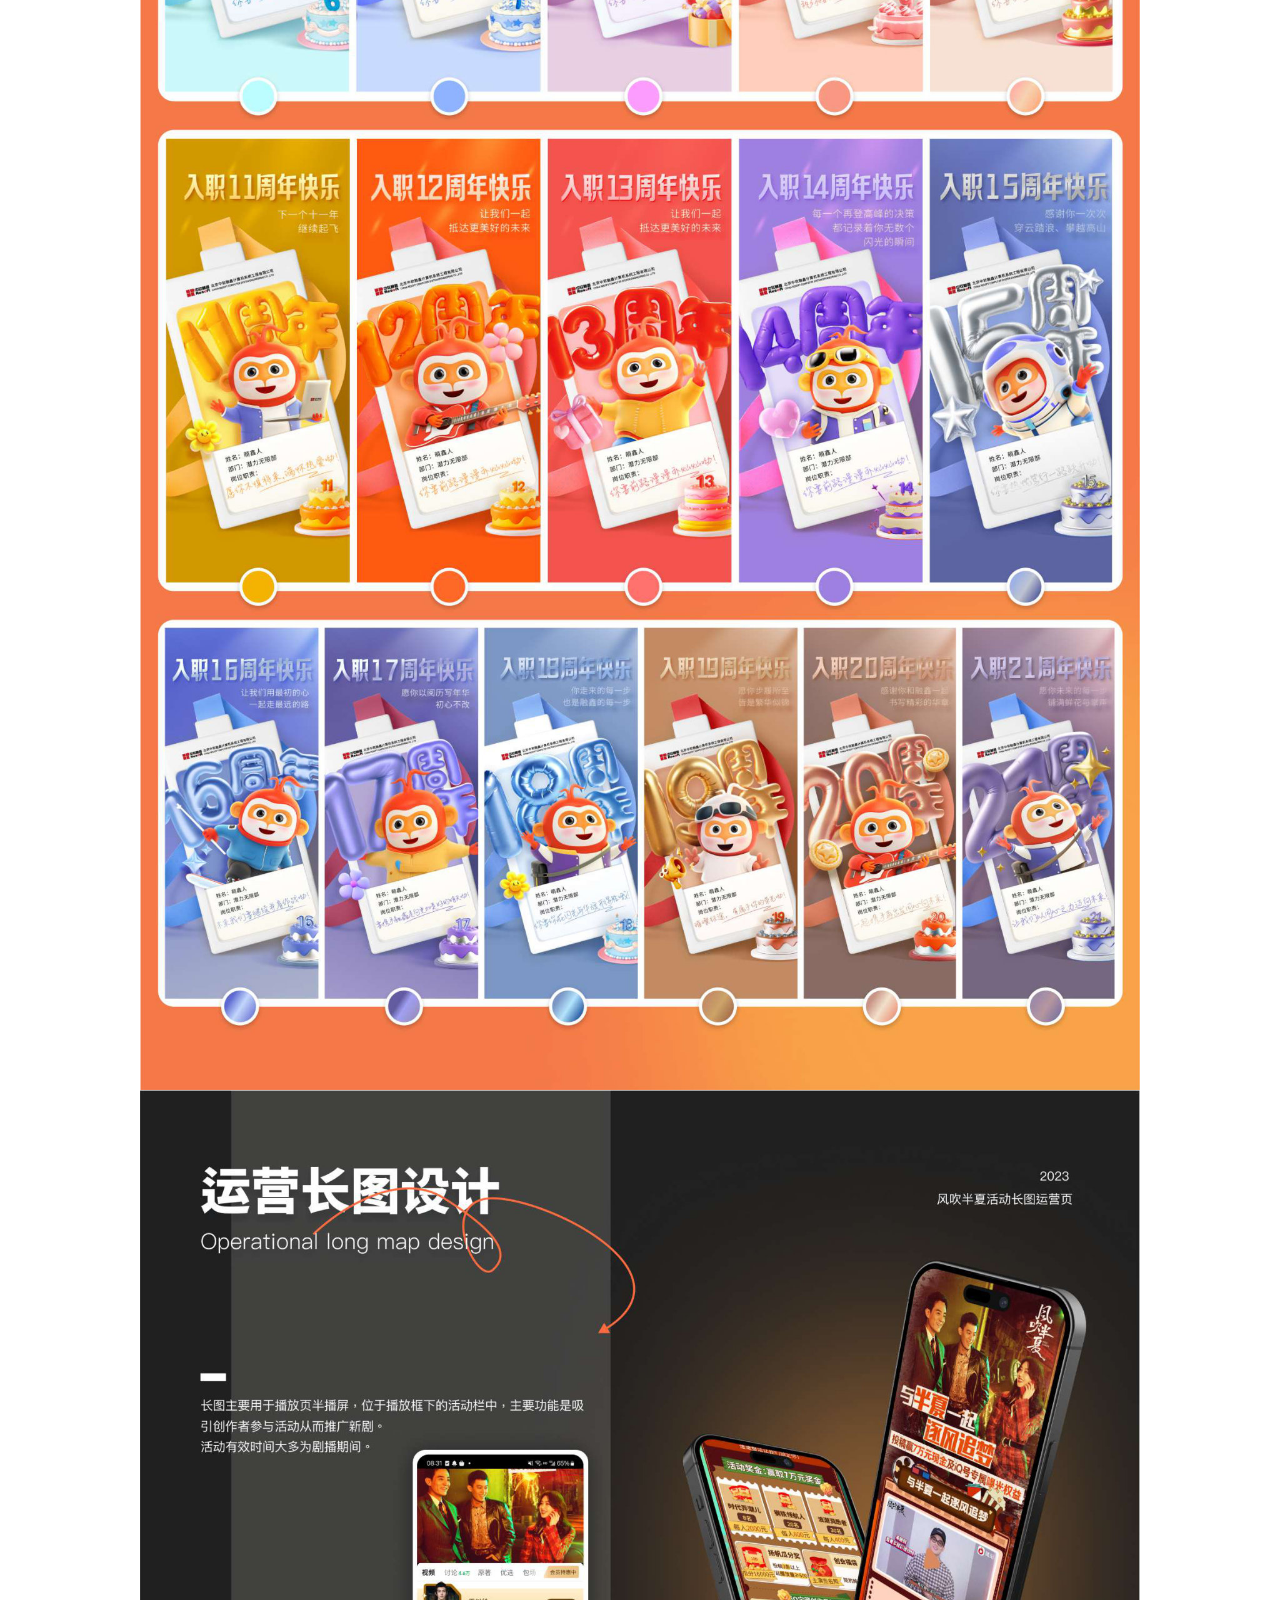
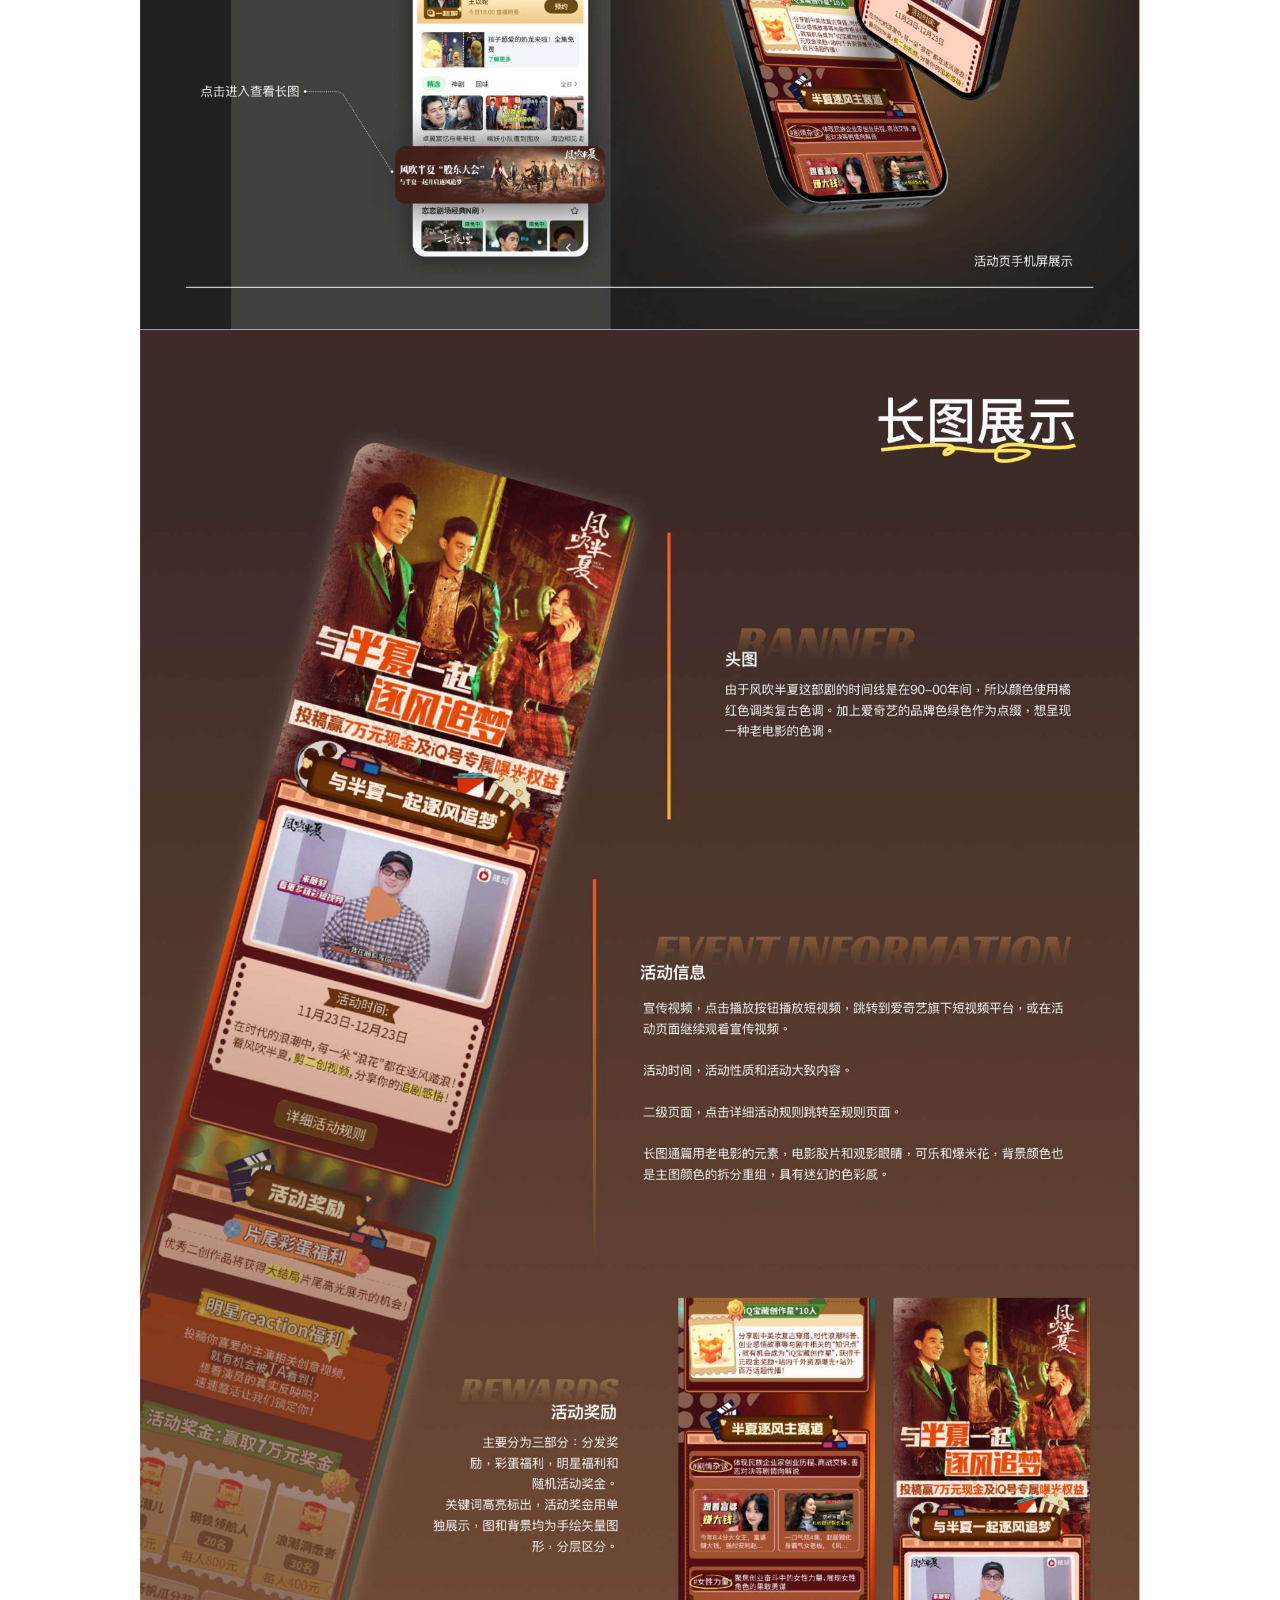
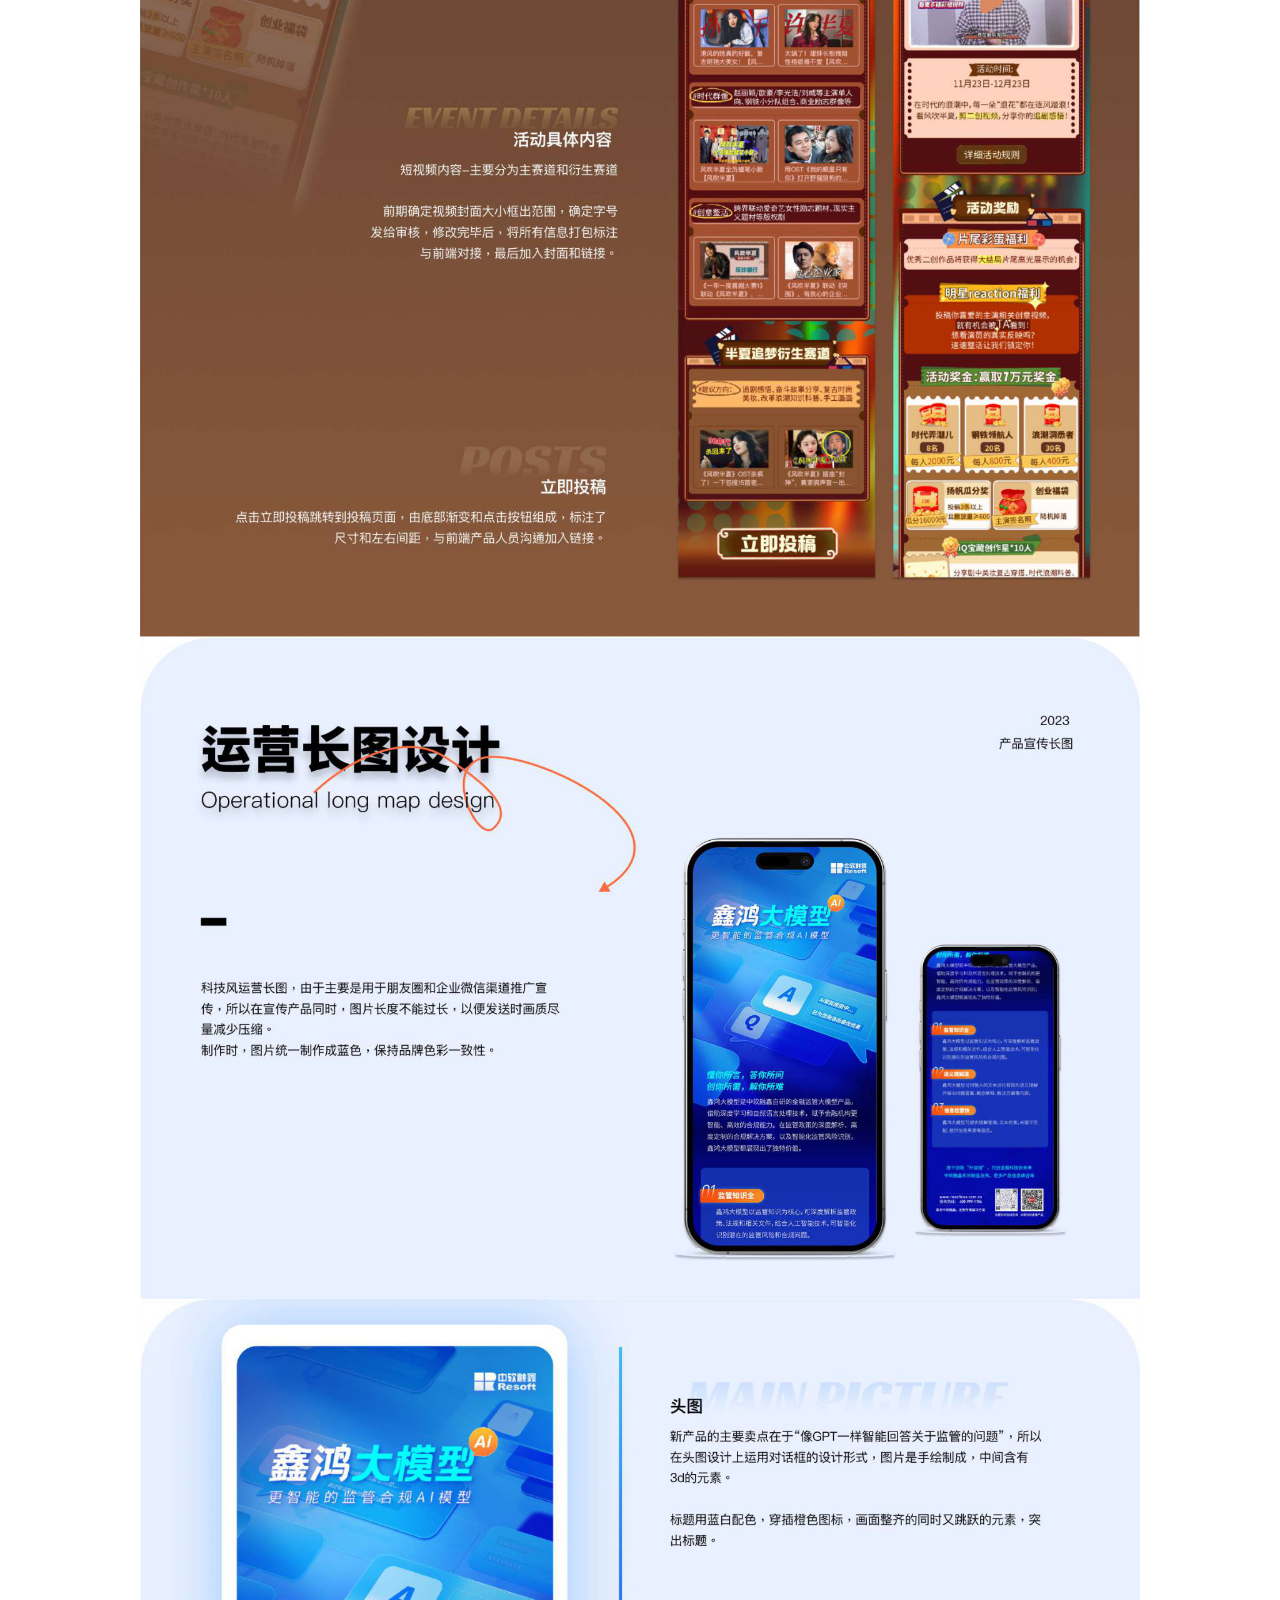
==== commit 66d8193a: "Update header/footer banners and adjust banner height" ====
--- a/index.html
+++ b/index.html
@@ -7,11 +7,13 @@
   <style>
     * { margin: 0; padding: 0; box-sizing: border-box; }
     body { background: #fff; color: #111; font-family: -apple-system, "Helvetica Neue", Arial, sans-serif; }
-    .site-header { position: relative; background-image: url('页眉.jpg'); background-size: cover; background-position: center; text-align: center; padding: 96px 24px; overflow: hidden; }
-    .frosted-layer { position: absolute; top: 0; left: 0; right: 0; bottom: 0; background: rgba(255, 255, 255, 0.55); backdrop-filter: blur(14px); -webkit-backdrop-filter: blur(14px); }
+    .fixed-header { position: fixed; top: 0; left: 0; right: 0; z-index: 100; text-align: center; padding: 24px 24px; overflow: hidden; }
+    .frosted-layer { position: absolute; top: 0; left: 0; right: 0; bottom: 0; background: rgba(255, 255, 255, 0.6); backdrop-filter: blur(14px); -webkit-backdrop-filter: blur(14px); opacity: 0; transition: opacity 0.3s ease; }
+    .fixed-header.scrolled .frosted-layer { opacity: 1; }
     .header-content { position: relative; z-index: 1; }
-    .site-header h1 { font-size: 26px; font-weight: 700; letter-spacing: 0.02em; color: #111; }
-    .site-header p { margin-top: 8px; font-size: 14px; color: #444; }
+    .header-content h1 { font-size: 26px; font-weight: 700; letter-spacing: 0.02em; color: #111; text-shadow: 0 1px 3px rgba(255,255,255,0.5); }
+    .header-content p { margin-top: 8px; font-size: 14px; color: #444; text-shadow: 0 1px 3px rgba(255,255,255,0.5); }
+    .site-banner { height: 220px; background-image: url('页眉.jpg'); background-size: cover; background-position: center; }
     .portfolio { max-width: 1000px; margin: 0 auto; }
     .portfolio img { width: 100%; display: block; }
     .video-section { max-width: 1000px; margin: 0 auto; padding: 64px 24px 40px; }
@@ -24,24 +26,26 @@
     .video-card figcaption { padding: 12px 2px 0; }
     .video-card h3 { font-size: 16px; font-weight: 600; }
     .video-card p { margin-top: 6px; font-size: 13px; color: #888; line-height: 1.6; }
-    .site-footer { position: relative; background-image: url('封底.jpg'); background-size: cover; background-position: center; text-align: center; padding: 80px 24px; overflow: hidden; }
-    .footer-content { position: relative; z-index: 1; color: #333; font-size: 13px; }
+    .site-footer { background-image: url('封底.jpg'); background-size: cover; background-position: center; text-align: center; padding: 90px 24px; }
+    .footer-content { color: #fff; font-size: 13px; text-shadow: 0 1px 3px rgba(0,0,0,0.4); }
     @media (max-width: 680px) {
-      .site-header { padding: 56px 16px 48px; }
-      .site-header h1 { font-size: 20px; }
+      .fixed-header { padding: 16px 16px; }
+      .header-content h1 { font-size: 20px; }
+      .site-banner { height: 120px; }
       .video-section { padding: 48px 16px 32px; }
       .video-grid { grid-template-columns: repeat(2, 1fr); gap: 16px; }
     }
   </style>
 </head>
 <body>
-  <header class="site-header">
+  <div class="fixed-header" id="fixed-header">
     <div class="frosted-layer"></div>
     <div class="header-content">
       <h1>宁宁 · 作品集</h1>
       <p>Ai 视觉设计师</p>
     </div>
-  </header>
+  </div>
+  <header class="site-banner"></header>
   <main class="portfolio">
     <img src="pages/page_01.jpg" alt="作品集第1页" loading="lazy" />
     <img src="pages/page_02.jpg" alt="作品集第2页" loading="lazy" />
@@ -153,8 +157,17 @@
     </div>
   </section>
   <footer class="site-footer">
-    <div class="frosted-layer"></div>
     <div class="footer-content">© 宁宁作品集</div>
   </footer>
+  <script>
+    var fixedHeader = document.getElementById('fixed-header');
+    window.addEventListener('scroll', function () {
+      if (window.scrollY > 40) {
+        fixedHeader.classList.add('scrolled');
+      } else {
+        fixedHeader.classList.remove('scrolled');
+      }
+    });
+  </script>
 </body>
 </html>
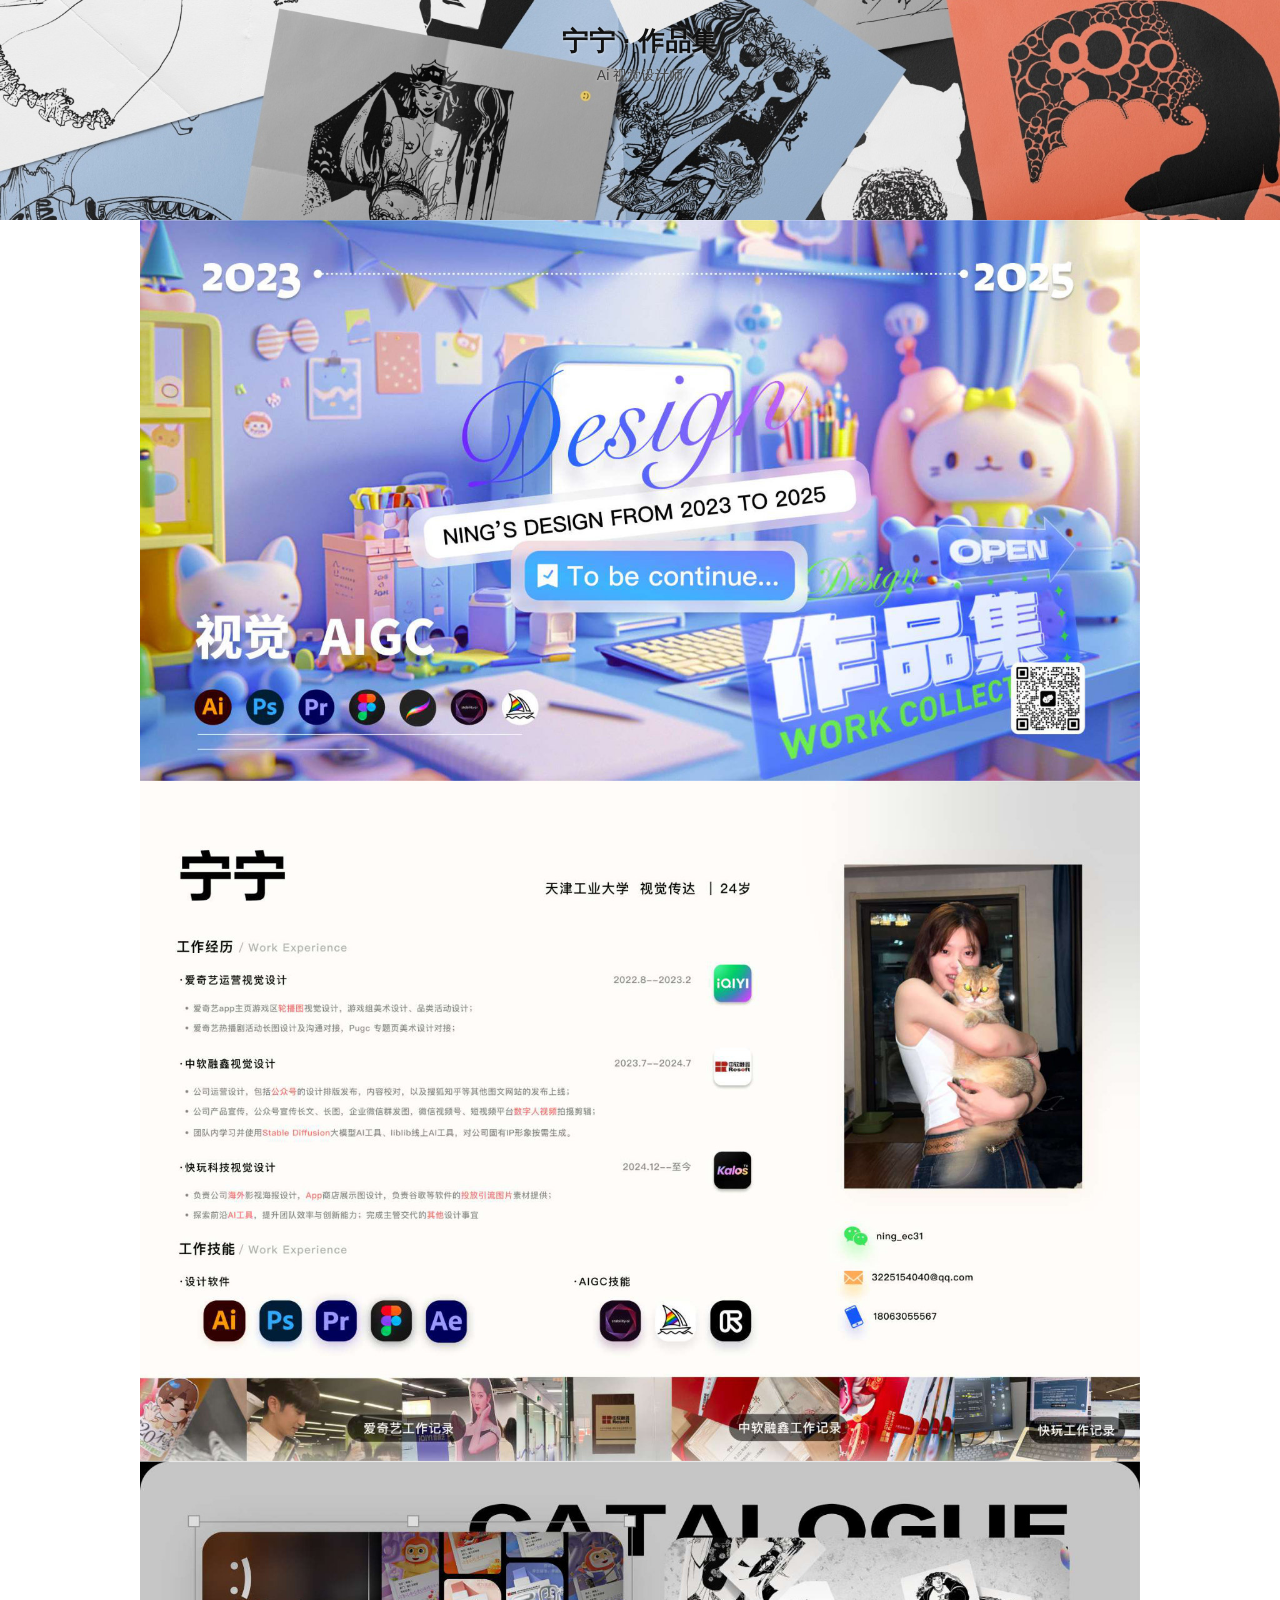
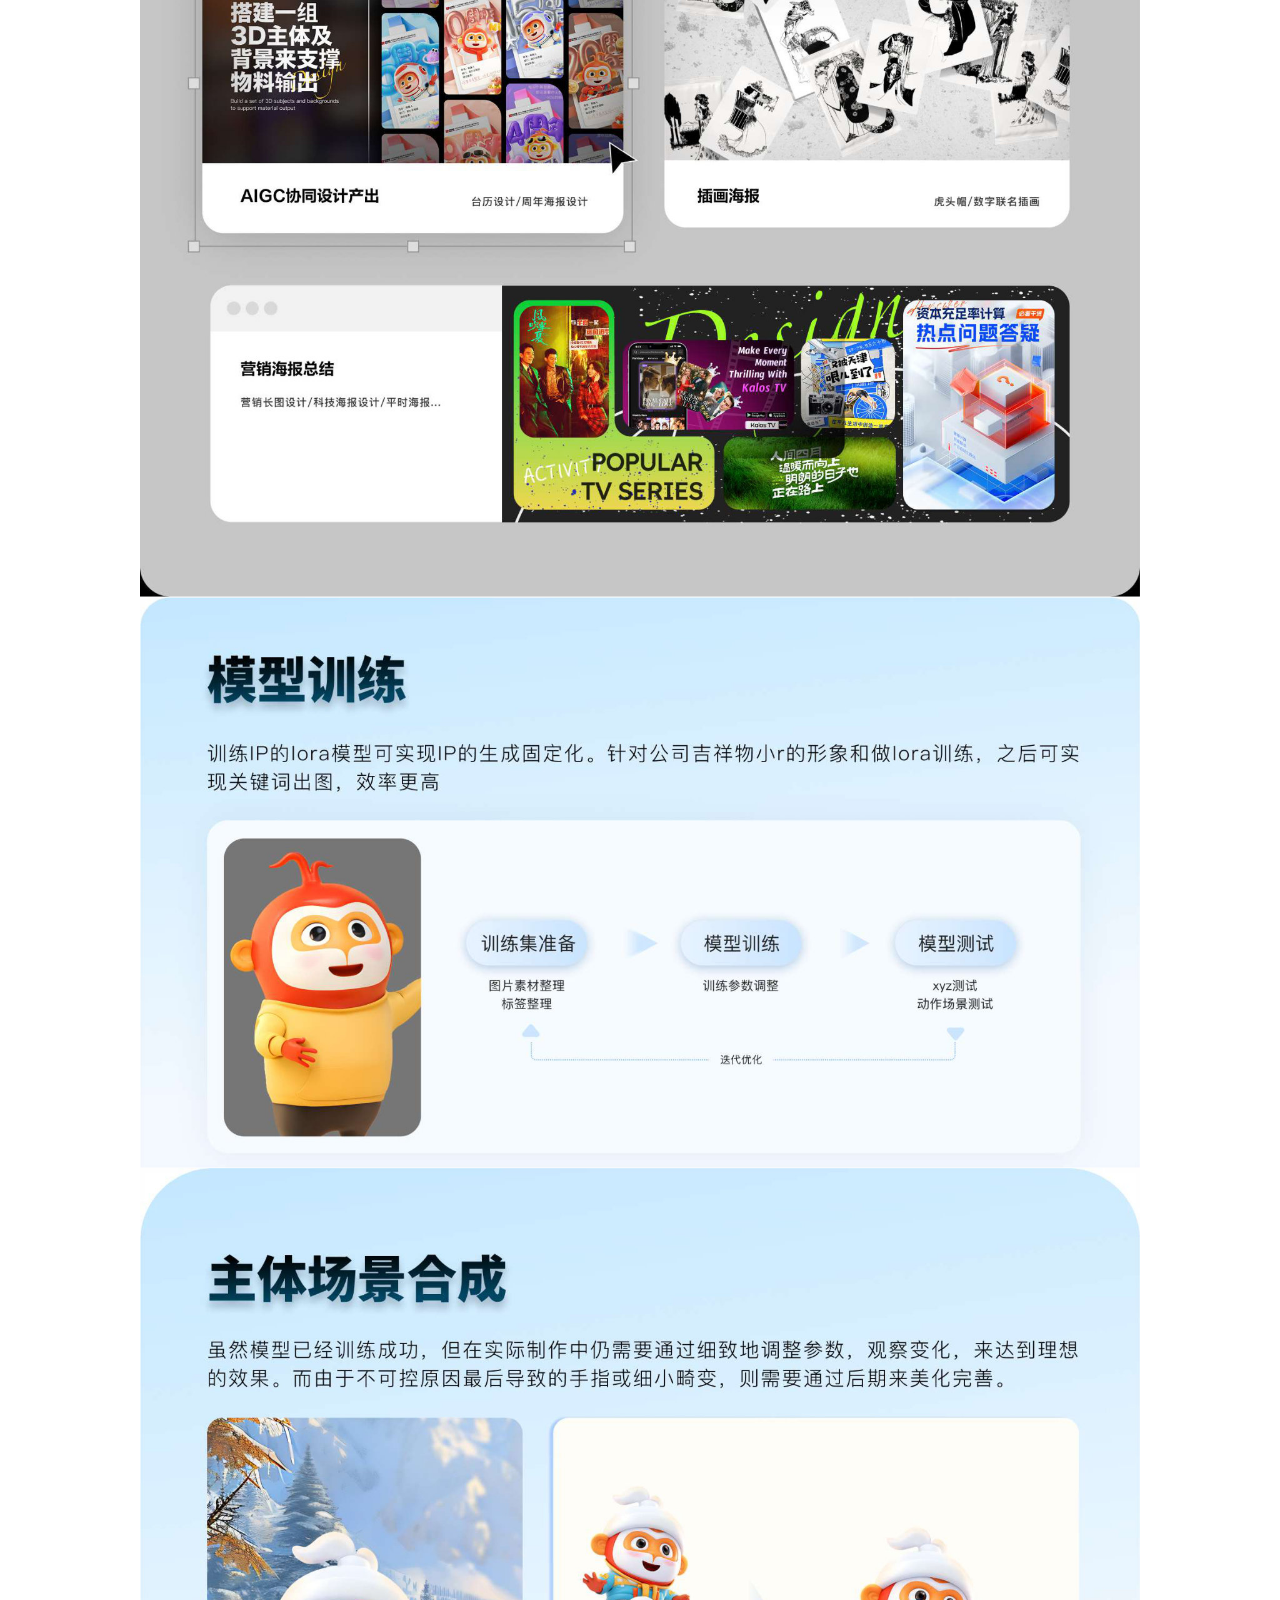
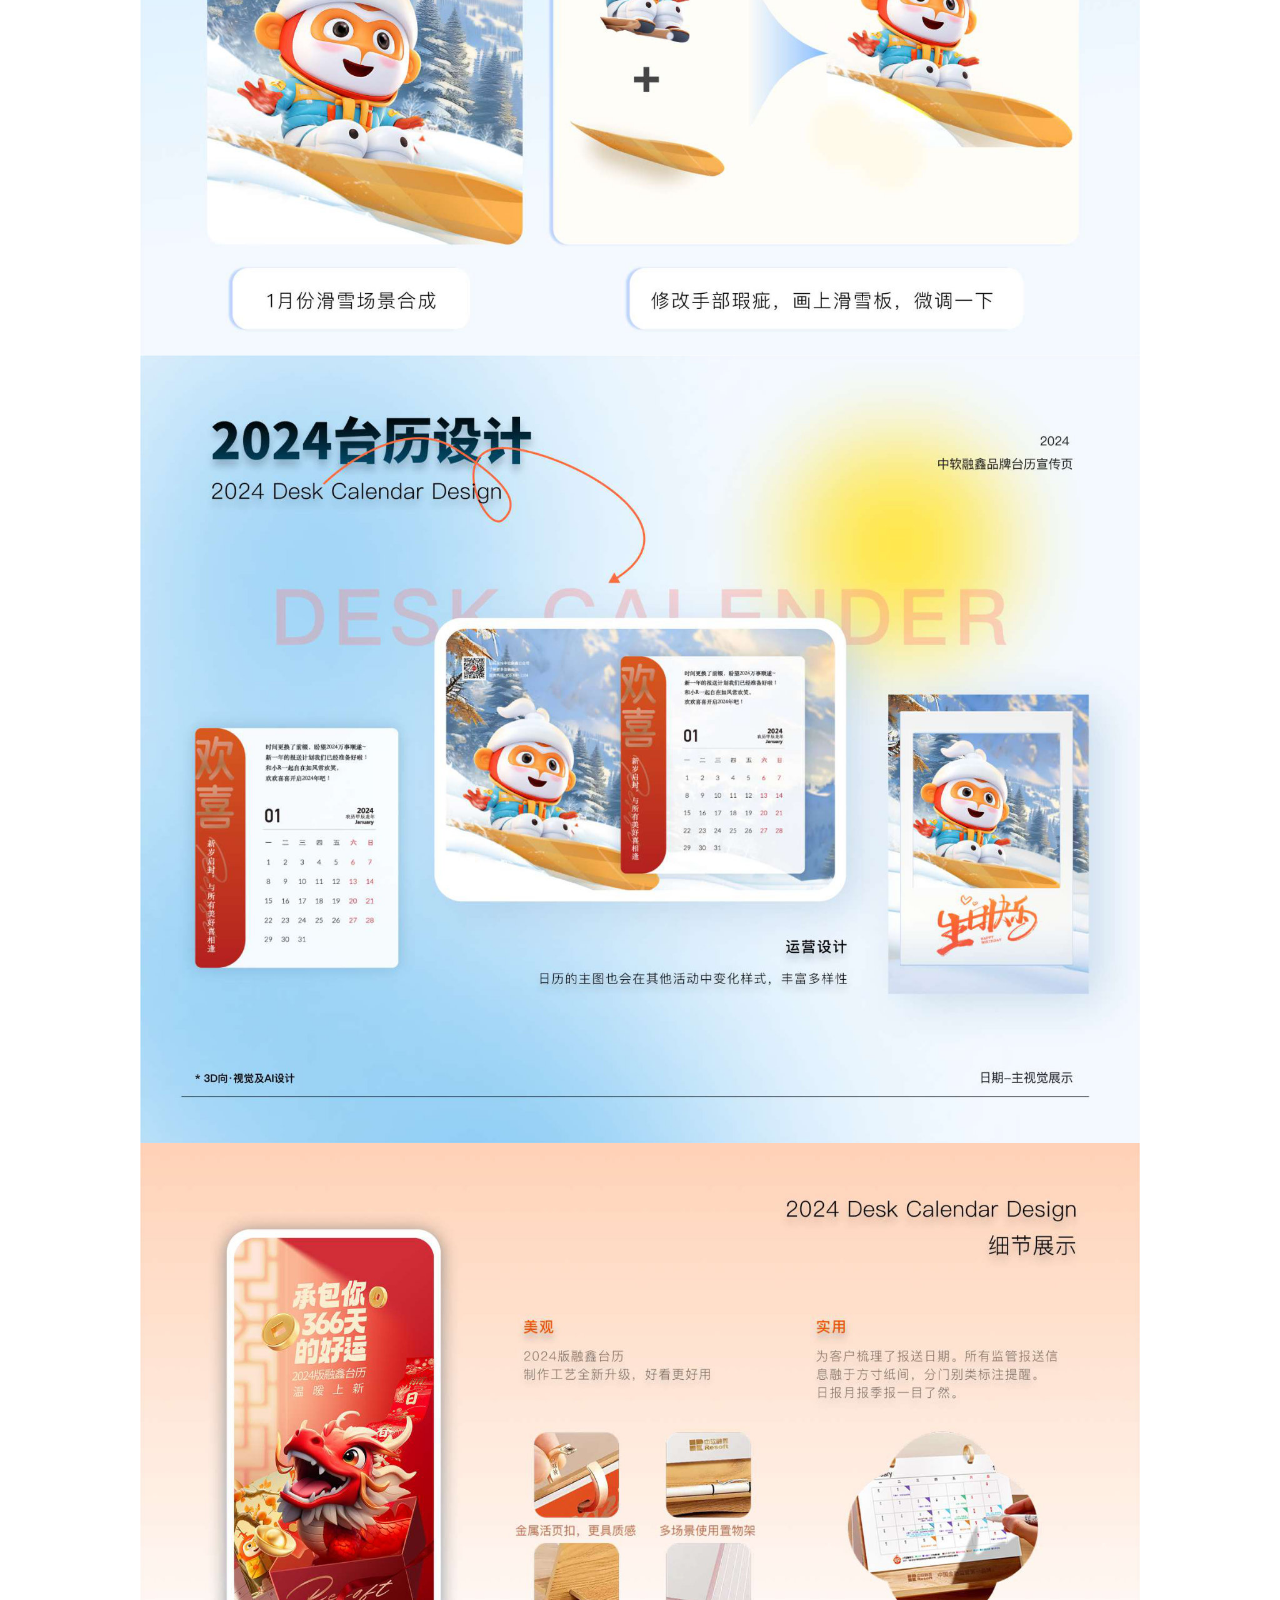
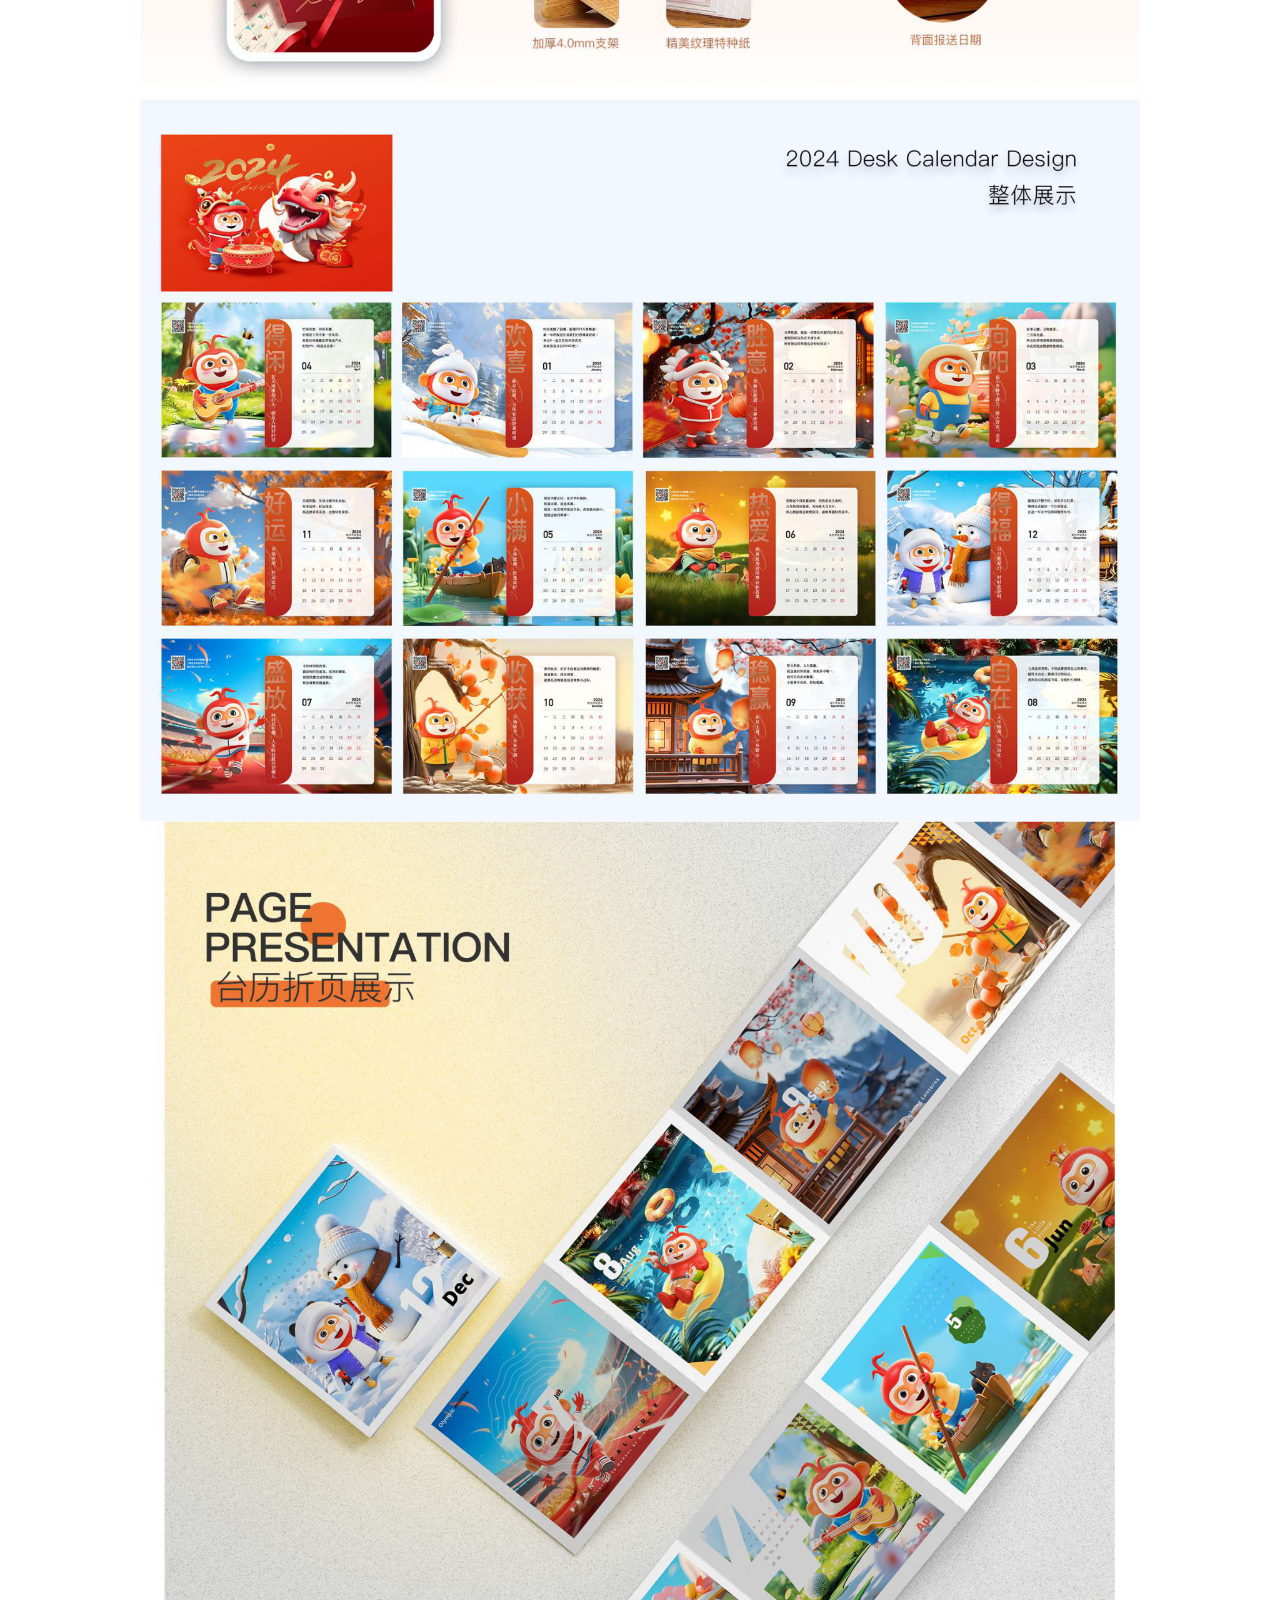
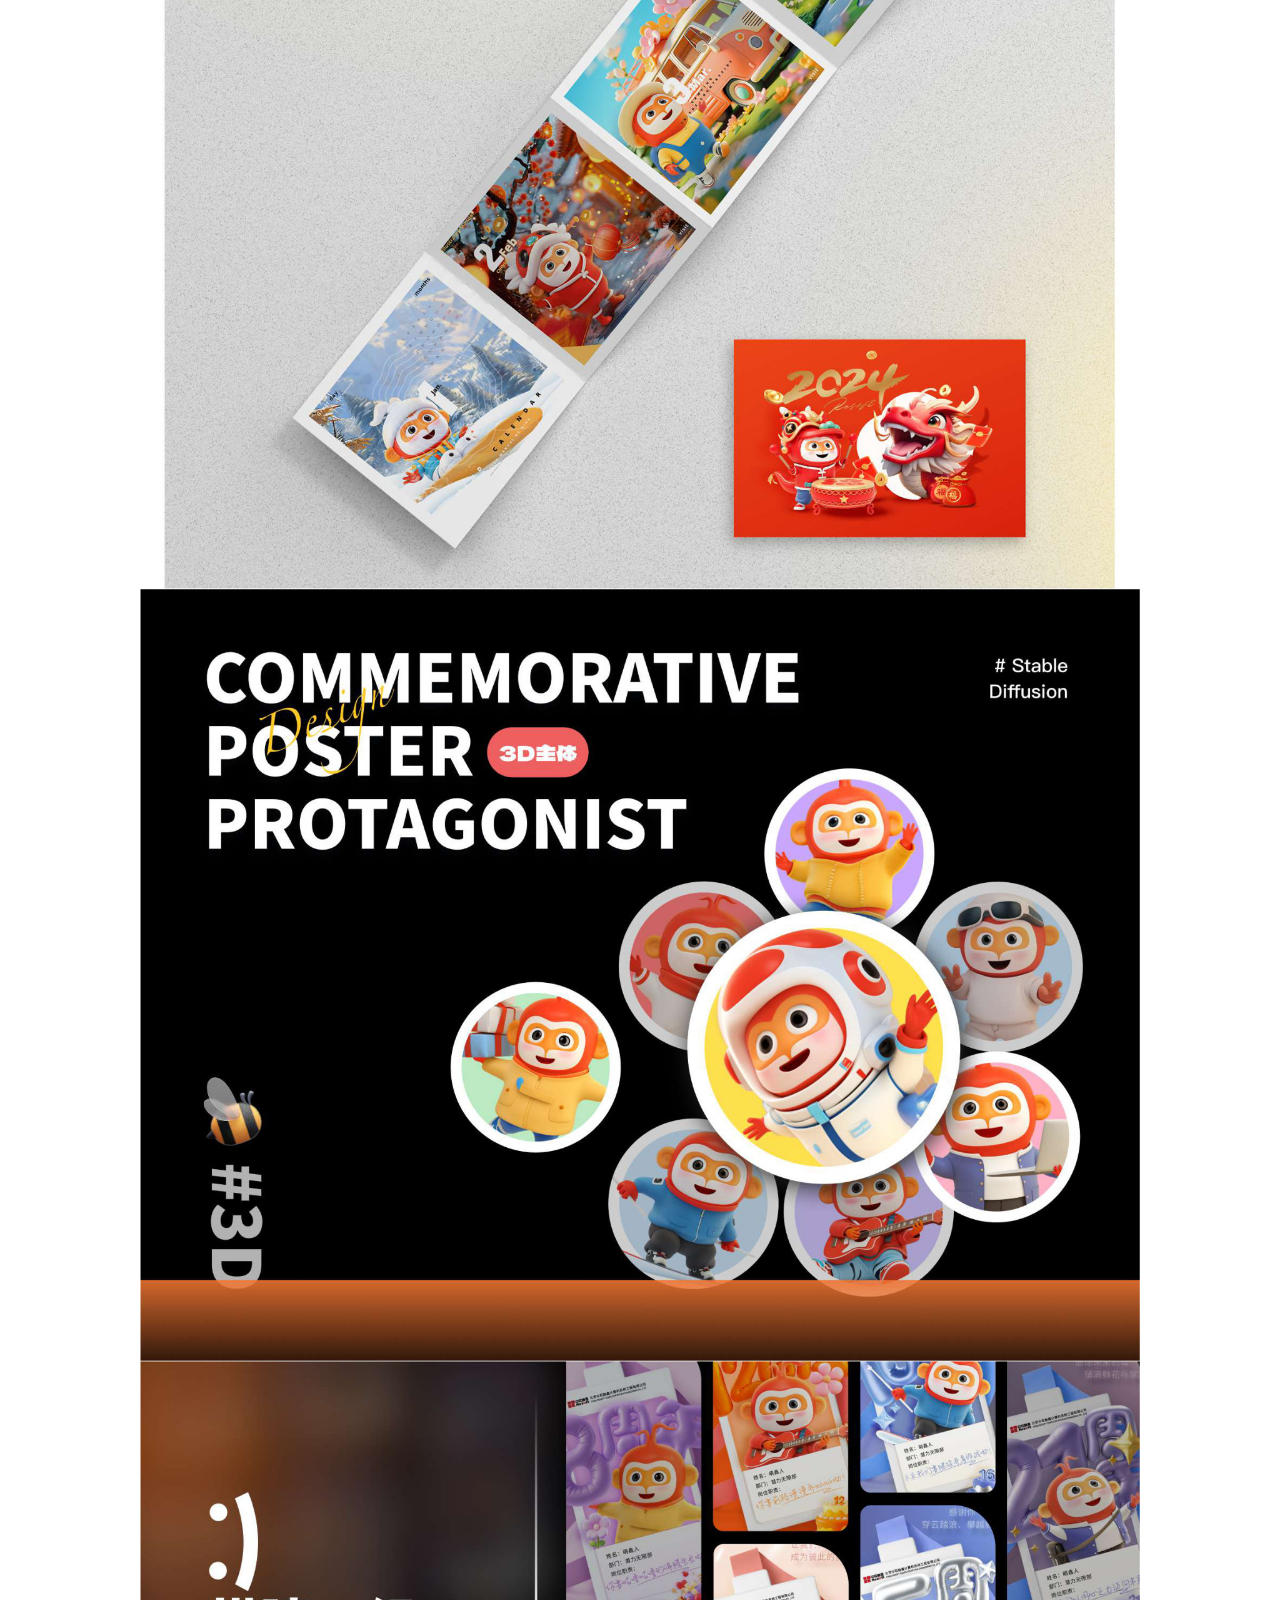
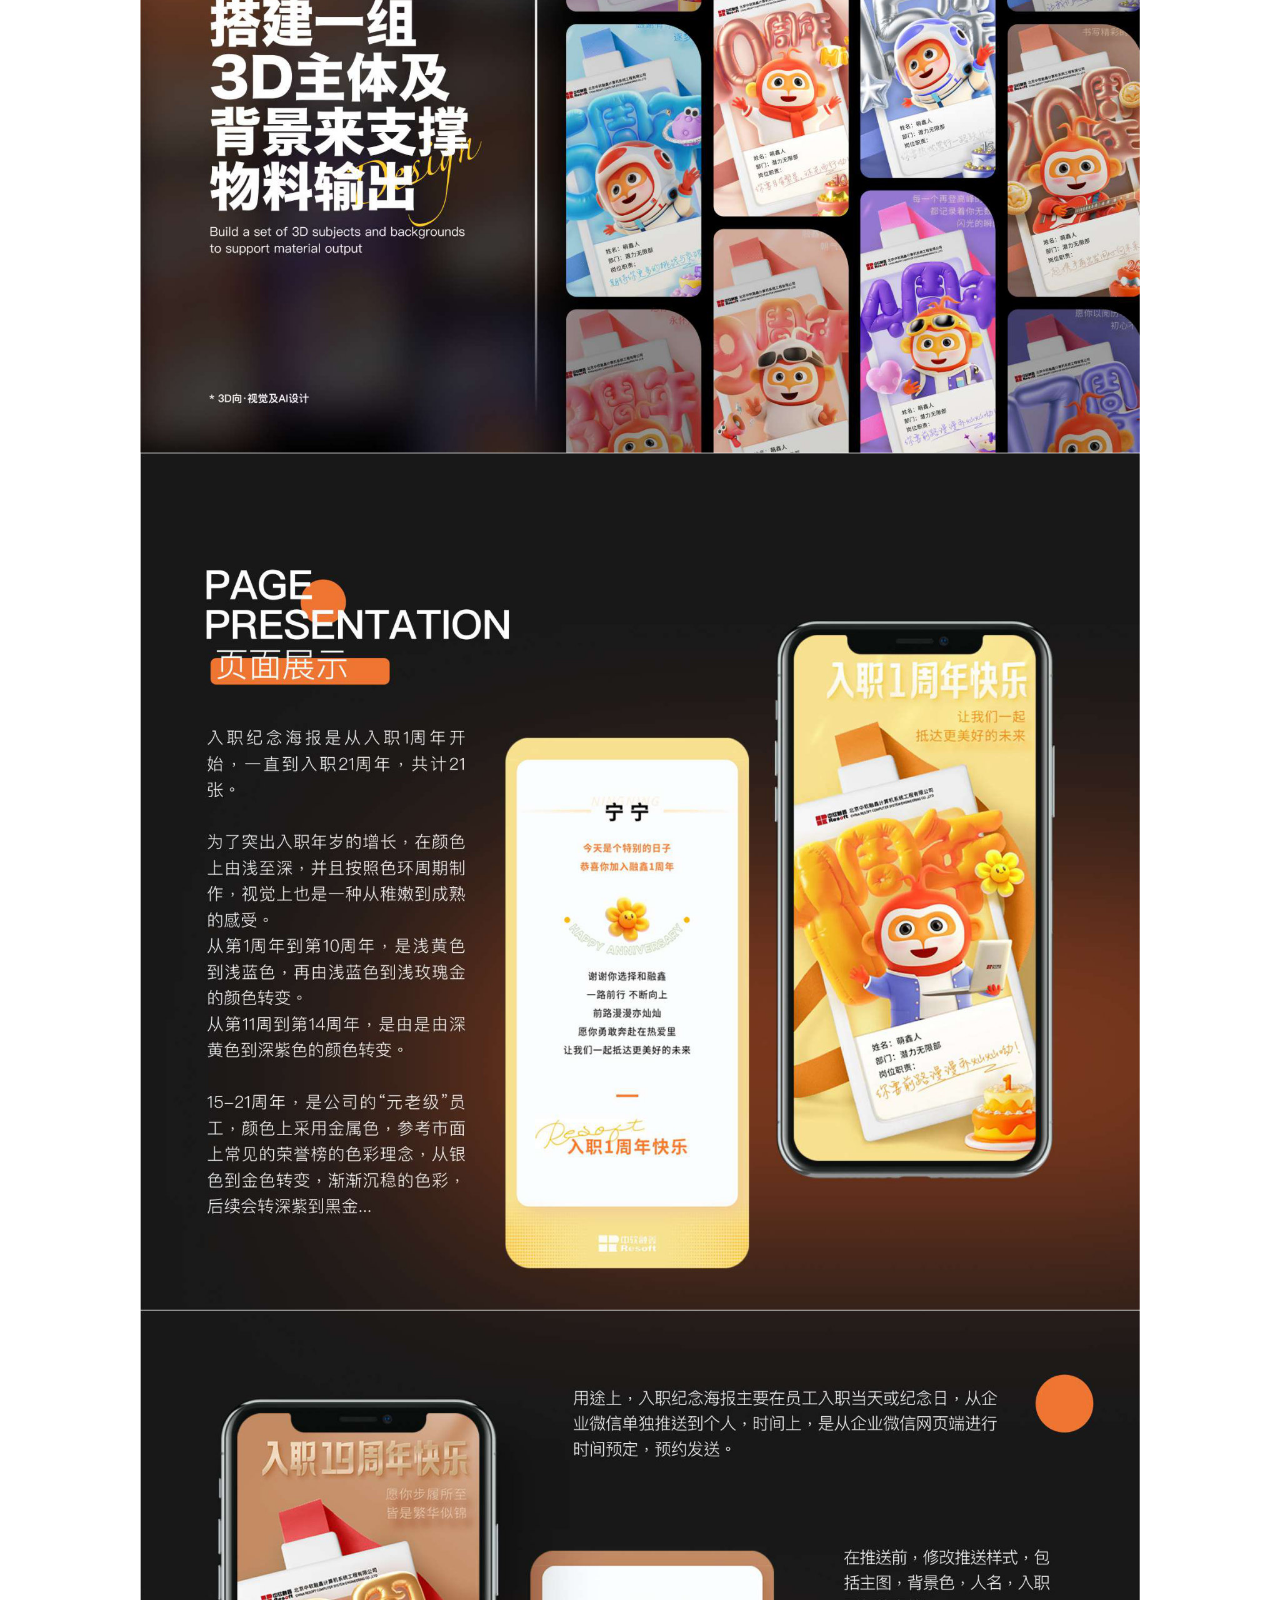
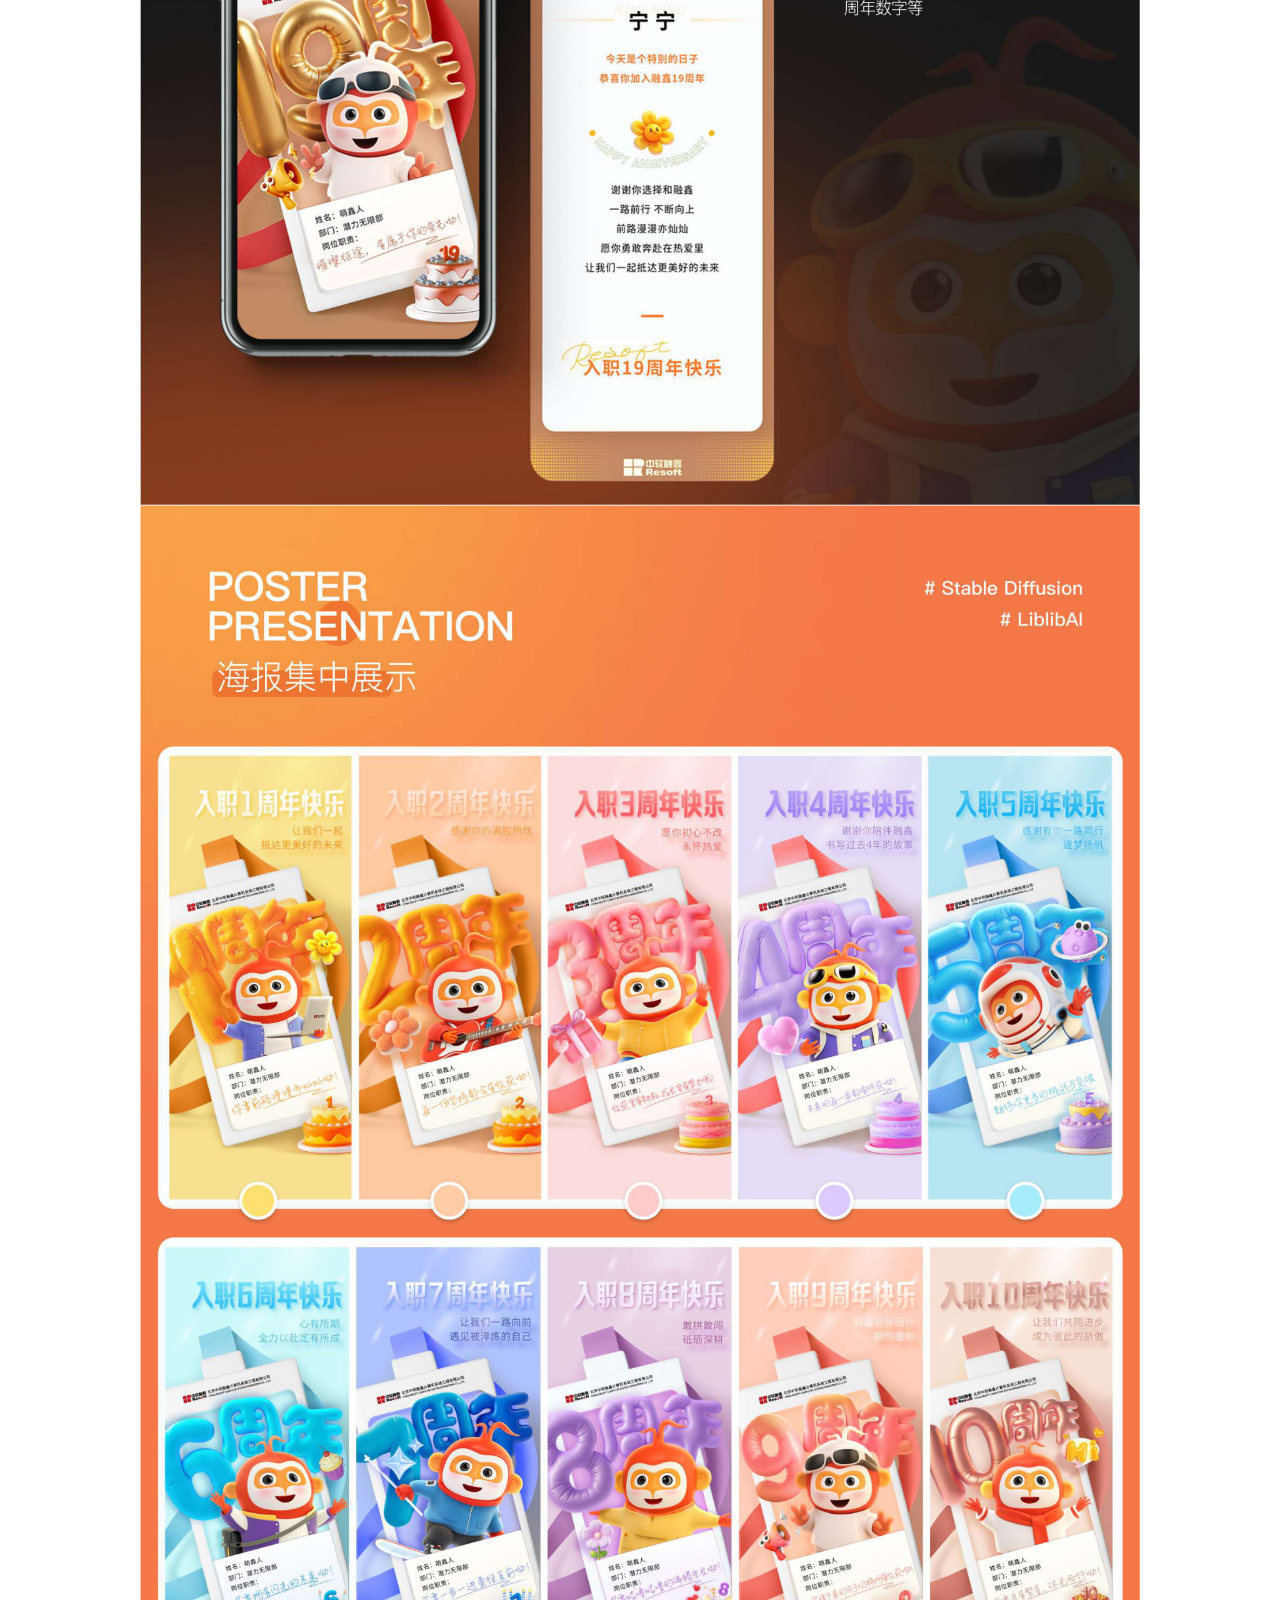
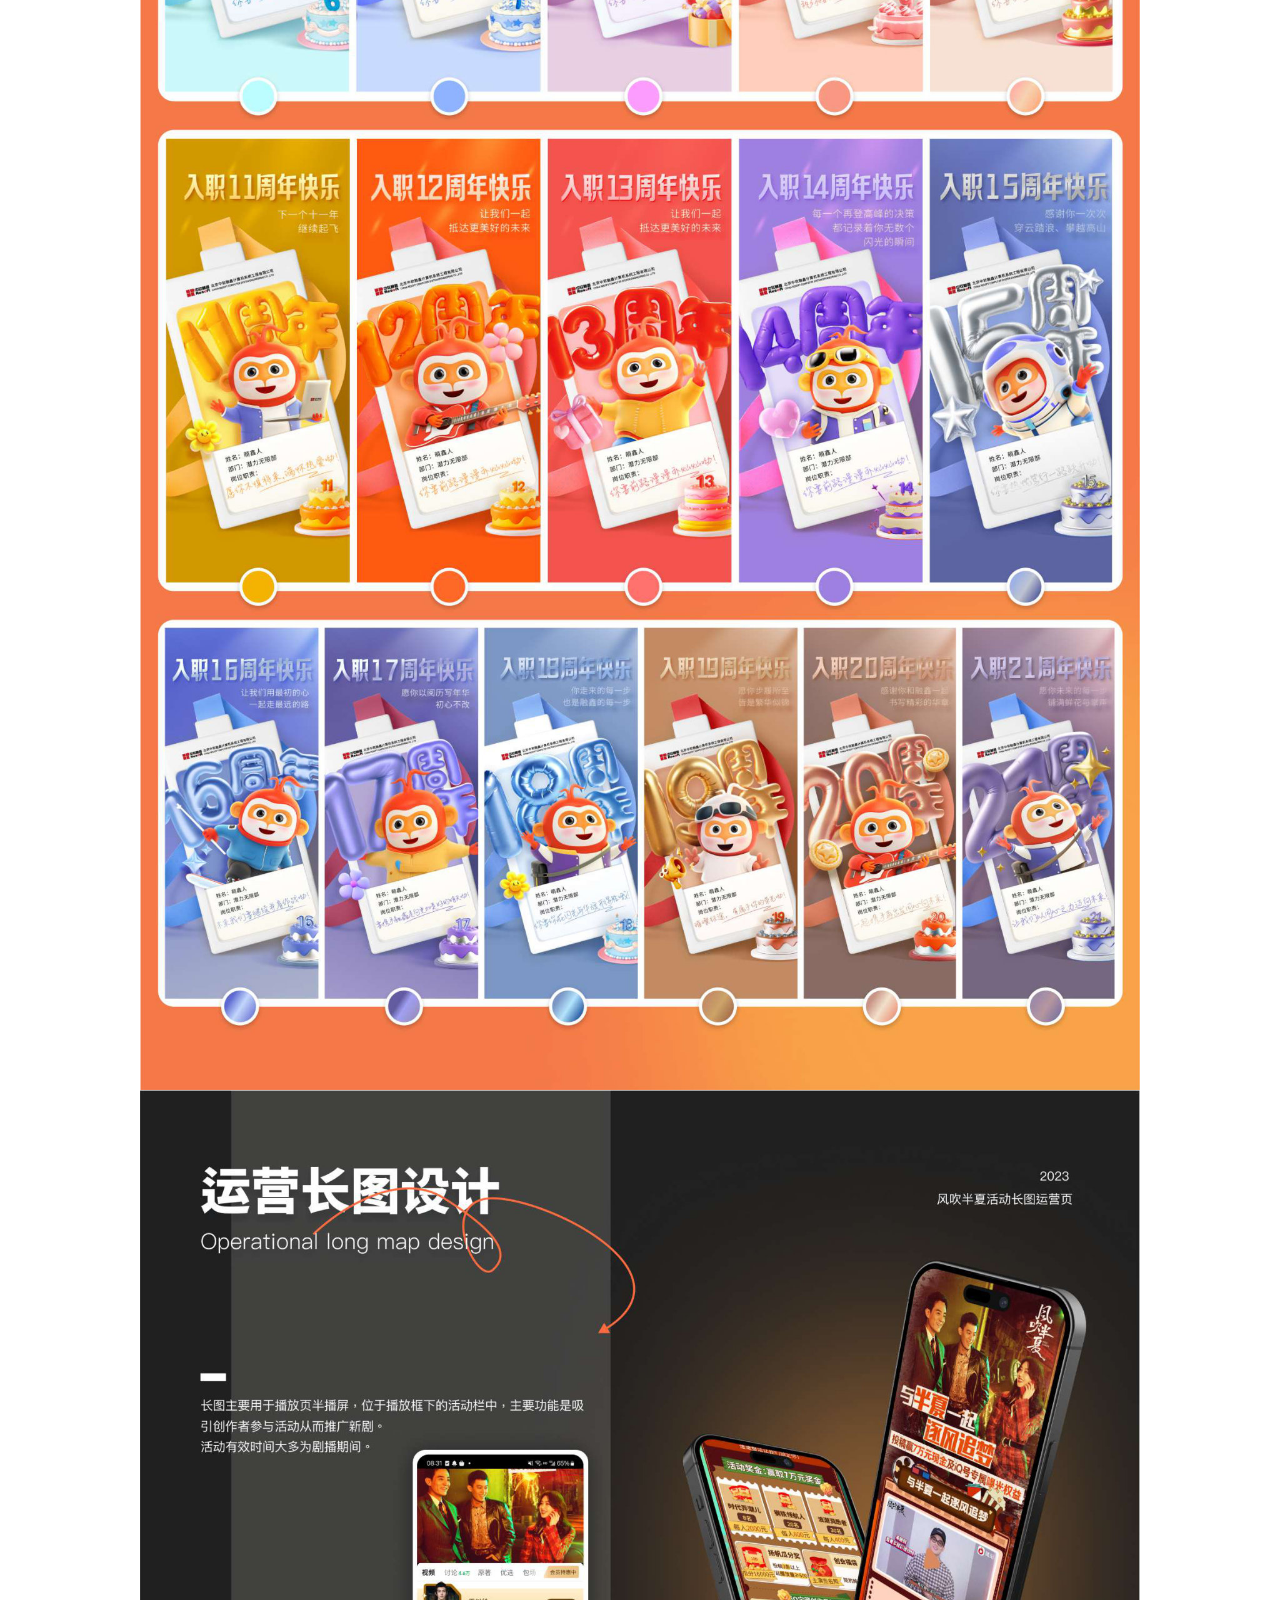
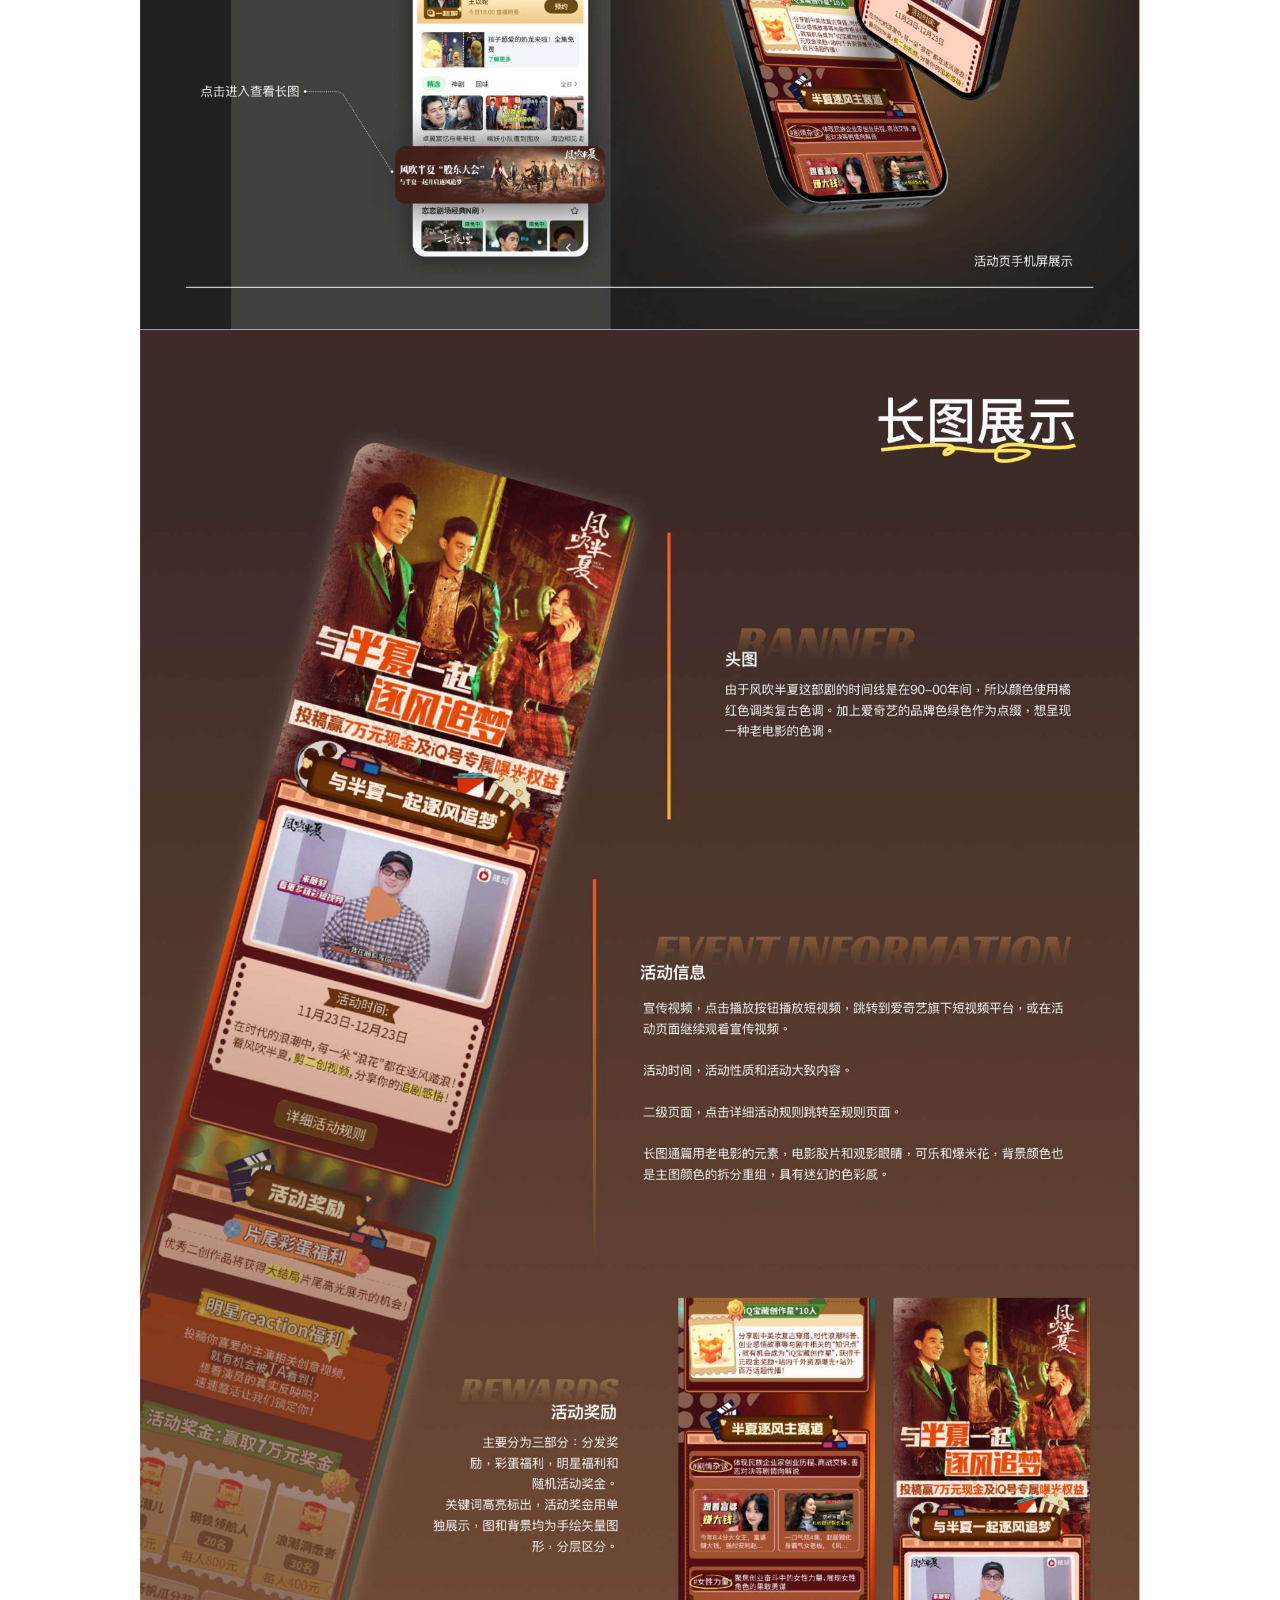
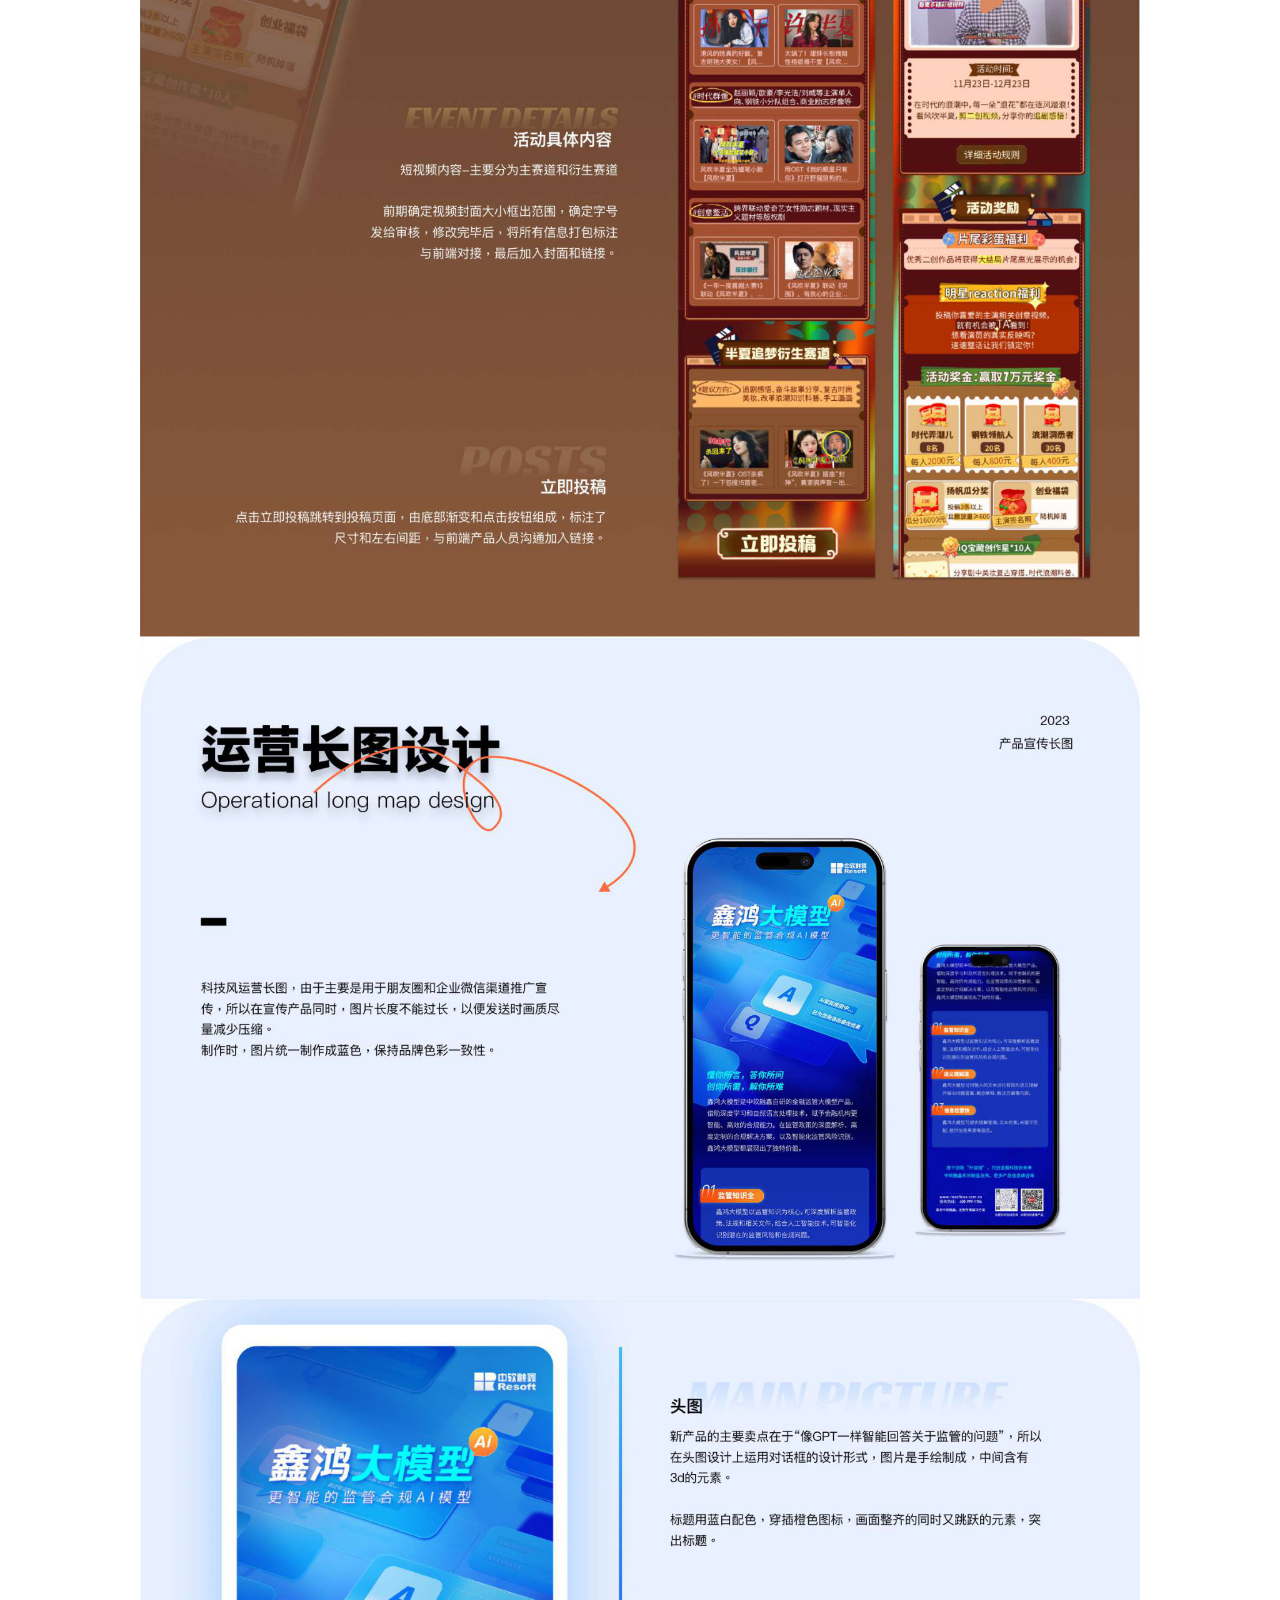
==== commit 77463a64: "Video section: cover thumbnails + lightbox overlay; remove page_44 - Show video covers (extracted fi" ====
--- a/index.html
+++ b/index.html
@@ -21,11 +21,18 @@
     .video-section-head h2 { font-size: 22px; font-weight: 700; }
     .video-section-head p { margin-top: 8px; font-size: 14px; color: #999; }
     .video-grid { display: grid; grid-template-columns: repeat(auto-fill, minmax(240px, 1fr)); gap: 28px; }
-    .video-card { margin: 0; }
-    .video-card video { width: 100%; height: auto; display: block; border-radius: 12px; background: #000; }
-    .video-card figcaption { padding: 12px 2px 0; }
+    .video-card { margin: 0; text-decoration: none; color: inherit; display: block; }
+    .video-cover { position: relative; border-radius: 12px; overflow: hidden; background: #000; }
+    .video-cover img { width: 100%; height: auto; display: block; }
+    .play-btn { position: absolute; top: 50%; left: 50%; transform: translate(-50%, -50%); width: 48px; height: 48px; border-radius: 50%; background: rgba(0,0,0,0.55); color: #fff; display: flex; align-items: center; justify-content: center; font-size: 18px; }
+    .video-card-info { padding: 12px 2px 0; }
     .video-card h3 { font-size: 16px; font-weight: 600; }
     .video-card p { margin-top: 6px; font-size: 13px; color: #888; line-height: 1.6; }
+    .video-lightbox { position: fixed; top: 0; left: 0; right: 0; bottom: 0; background: rgba(0,0,0,0.75); z-index: 1000; display: none; align-items: center; justify-content: center; flex-direction: column; }
+    .video-lightbox.show { display: flex; }
+    .lightbox-close { position: absolute; top: 18px; right: 18px; width: 40px; height: 40px; border-radius: 50%; border: none; background: rgba(255,255,255,0.2); color: #fff; font-size: 20px; cursor: pointer; z-index: 1001; }
+    .lightbox-title { color: #fff; margin-bottom: 16px; font-size: 16px; }
+    #lightbox-player { max-width: 92vw; max-height: 76vh; border-radius: 8px; }
     .site-footer { background-image: url('封底.jpg'); background-size: cover; background-position: center; text-align: center; padding: 90px 24px; }
     .footer-content { color: #fff; font-size: 13px; text-shadow: 0 1px 3px rgba(0,0,0,0.4); }
     @media (max-width: 680px) {
@@ -90,7 +97,6 @@
     <img src="pages/page_41.jpg" alt="作品集第41页" loading="lazy" />
     <img src="pages/page_42.jpg" alt="作品集第42页" loading="lazy" />
     <img src="pages/page_43.jpg" alt="作品集第43页" loading="lazy" />
-    <img src="pages/page_44.jpg" alt="作品集第44页" loading="lazy" />
   </main>
   <section class="video-section">
     <div class="video-section-head">
@@ -98,67 +104,97 @@
       <p>动态影像与信息流广告案例</p>
     </div>
     <div class="video-grid">
-    <figure class="video-card">
-      <video src="TK%E9%A3%8E%E6%9C%BA%E4%BF%A1%E6%81%AF%E6%B5%81-ai.mp4" controls muted playsinline preload="metadata"></video>
-      <figcaption>
+    <a class="video-card" href="#" data-src="TK风机信息流-ai.mp4" data-title="TK风机信息流">
+      <div class="video-cover">
+        <img src="covers/cover_01.jpg" alt="TK风机信息流" loading="lazy" />
+        <span class="play-btn">&#9654;</span>
+      </div>
+      <div class="video-card-info">
         <h3>TK风机信息流</h3>
         <p>风机信息流短视频方案。</p>
-      </figcaption>
-    </figure>
-    <figure class="video-card">
-      <video src="app%E4%BF%A1%E6%81%AF%E6%B5%81%E5%AE%A3%E4%BC%A0%E8%A7%86%E9%A2%91.mp4" controls muted playsinline preload="metadata"></video>
-      <figcaption>
+      </div>
+    </a>
+    <a class="video-card" href="#" data-src="app信息流宣传视频.mp4" data-title="APP信息流宣传">
+      <div class="video-cover">
+        <img src="covers/cover_02.jpg" alt="APP信息流宣传" loading="lazy" />
+        <span class="play-btn">&#9654;</span>
+      </div>
+      <div class="video-card-info">
         <h3>APP信息流宣传</h3>
         <p>App信息流宣传视频。</p>
-      </figcaption>
-    </figure>
-    <figure class="video-card">
-      <video src="ai%E6%95%B0%E5%AD%97%E4%BA%BA%E5%8F%A3%E6%92%AD%20%282%29.mp4" controls muted playsinline preload="metadata"></video>
-      <figcaption>
+      </div>
+    </a>
+    <a class="video-card" href="#" data-src="ai数字人口播 (2).mp4" data-title="AI数字人口播">
+      <div class="video-cover">
+        <img src="covers/cover_03.jpg" alt="AI数字人口播" loading="lazy" />
+        <span class="play-btn">&#9654;</span>
+      </div>
+      <div class="video-card-info">
         <h3>AI数字人口播</h3>
         <p>AI数字人口播视频。</p>
-      </figcaption>
-    </figure>
-    <figure class="video-card">
-      <video src="%E6%8A%96%E9%9F%B3%E4%BA%A7%E5%93%81-%E6%8A%96%E9%9F%B3%E7%B2%BE%E9%80%89%E4%BF%A1%E6%81%AF%E6%B5%811.mp4" controls muted playsinline preload="metadata"></video>
-      <figcaption>
+      </div>
+    </a>
+    <a class="video-card" href="#" data-src="抖音产品-抖音精选信息流1.mp4" data-title="抖音精选信息流 1">
+      <div class="video-cover">
+        <img src="covers/cover_04.jpg" alt="抖音精选信息流 1" loading="lazy" />
+        <span class="play-btn">&#9654;</span>
+      </div>
+      <div class="video-card-info">
         <h3>抖音精选信息流 1</h3>
         <p>抖音精选信息流广告。</p>
-      </figcaption>
-    </figure>
-    <figure class="video-card">
-      <video src="%E6%8A%96%E9%9F%B3%E4%BA%A7%E5%93%81-%E6%8A%96%E9%9F%B3%E7%B2%BE%E9%80%89%E4%BF%A1%E6%81%AF%E6%B5%812.mp4" controls muted playsinline preload="metadata"></video>
-      <figcaption>
+      </div>
+    </a>
+    <a class="video-card" href="#" data-src="抖音产品-抖音精选信息流2.mp4" data-title="抖音精选信息流 2">
+      <div class="video-cover">
+        <img src="covers/cover_05.jpg" alt="抖音精选信息流 2" loading="lazy" />
+        <span class="play-btn">&#9654;</span>
+      </div>
+      <div class="video-card-info">
         <h3>抖音精选信息流 2</h3>
         <p>抖音精选信息流广告。</p>
-      </figcaption>
-    </figure>
-    <figure class="video-card">
-      <video src="%E6%8A%96%E9%9F%B3%E4%BA%A7%E5%93%81-%E6%8A%96%E9%9F%B3%E7%B2%BE%E9%80%89%E4%BF%A1%E6%81%AF%E6%B5%813.mp4" controls muted playsinline preload="metadata"></video>
-      <figcaption>
+      </div>
+    </a>
+    <a class="video-card" href="#" data-src="抖音产品-抖音精选信息流3.mp4" data-title="抖音精选信息流 3">
+      <div class="video-cover">
+        <img src="covers/cover_06.jpg" alt="抖音精选信息流 3" loading="lazy" />
+        <span class="play-btn">&#9654;</span>
+      </div>
+      <div class="video-card-info">
         <h3>抖音精选信息流 3</h3>
         <p>抖音精选信息流广告。</p>
-      </figcaption>
-    </figure>
-    <figure class="video-card">
-      <video src="%E7%95%AA%E8%8C%84%E5%B0%8F%E8%AF%B4-%E6%82%AC%E7%96%91%E5%89%A7%E6%83%85.mp4" controls muted playsinline preload="metadata"></video>
-      <figcaption>
+      </div>
+    </a>
+    <a class="video-card" href="#" data-src="番茄小说-悬疑剧情.mp4" data-title="番茄小说·悬疑剧情">
+      <div class="video-cover">
+        <img src="covers/cover_07.jpg" alt="番茄小说·悬疑剧情" loading="lazy" />
+        <span class="play-btn">&#9654;</span>
+      </div>
+      <div class="video-card-info">
         <h3>番茄小说·悬疑剧情</h3>
         <p>番茄小说悬疑剧情信息流。</p>
-      </figcaption>
-    </figure>
-    <figure class="video-card">
-      <video src="%E7%9F%AD%E5%89%A7app%E5%AE%A3%E4%BC%A0%E8%A7%86%E9%A2%91.mp4" controls muted playsinline preload="metadata"></video>
-      <figcaption>
+      </div>
+    </a>
+    <a class="video-card" href="#" data-src="短剧app宣传视频.mp4" data-title="短剧APP宣传视频">
+      <div class="video-cover">
+        <img src="covers/cover_08.jpg" alt="短剧APP宣传视频" loading="lazy" />
+        <span class="play-btn">&#9654;</span>
+      </div>
+      <div class="video-card-info">
         <h3>短剧APP宣传视频</h3>
         <p>短剧APP宣传视频展示。</p>
-      </figcaption>
-    </figure>
+      </div>
+    </a>
     </div>
   </section>
   <footer class="site-footer">
     <div class="footer-content">© 宁宁作品集</div>
   </footer>
+  <div class="video-lightbox" id="video-lightbox">
+    <button class="lightbox-close" id="lightbox-close">&times;</button>
+    <div class="lightbox-title" id="lightbox-title"></div>
+    <video id="lightbox-player" controls autoplay playsinline></video>
+  </div>
+
   <script>
     var fixedHeader = document.getElementById('fixed-header');
     window.addEventListener('scroll', function () {
@@ -168,6 +204,32 @@
         fixedHeader.classList.remove('scrolled');
       }
     });
+
+    var videoCards = document.querySelectorAll('.video-card');
+    var videoLightbox = document.getElementById('video-lightbox');
+    var lightboxTitle = document.getElementById('lightbox-title');
+    var lightboxPlayer = document.getElementById('lightbox-player');
+    var lightboxClose = document.getElementById('lightbox-close');
+    videoCards.forEach(function (card) {
+      card.addEventListener('click', function (e) {
+        e.preventDefault();
+        var src = card.getAttribute('data-src');
+        var title = card.getAttribute('data-title');
+        lightboxTitle.textContent = title || '';
+        lightboxPlayer.src = src;
+        videoLightbox.classList.add('show');
+      });
+    });
+    function closeVideoLightbox() {
+      videoLightbox.classList.remove('show');
+      lightboxPlayer.pause();
+      lightboxPlayer.removeAttribute('src');
+      lightboxPlayer.load();
+    }
+    lightboxClose.addEventListener('click', closeVideoLightbox);
+    videoLightbox.addEventListener('click', function (e) {
+      if (e.target === videoLightbox) closeVideoLightbox();
+    });
   </script>
 </body>
 </html>
